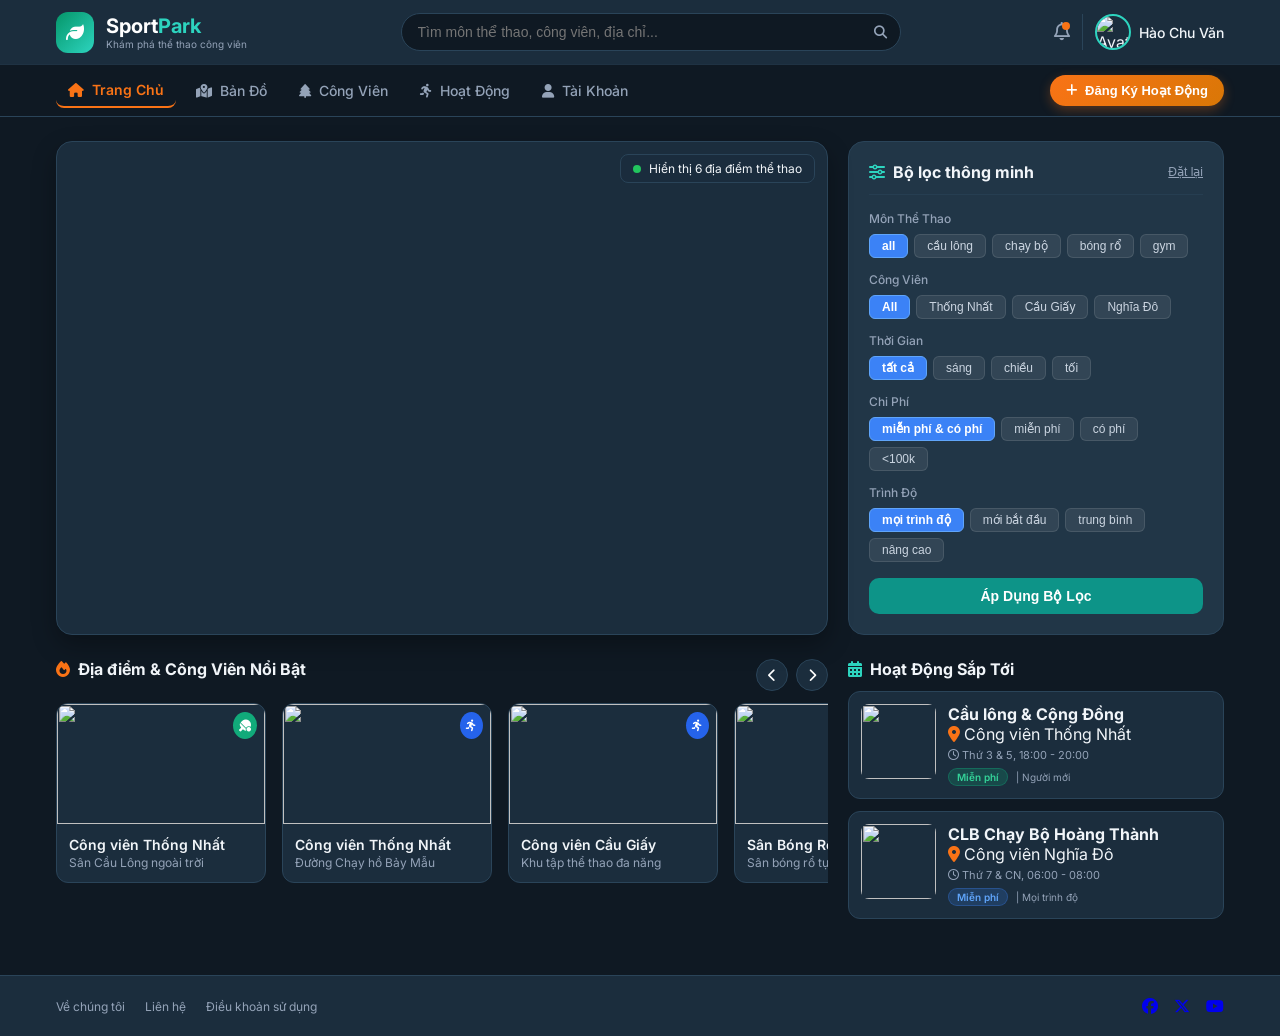
==== src/index.html @ da60d6d8 "add map.html file" ====
<!DOCTYPE html>
<html lang="vi">
<head>
    <meta charset="UTF-8">
    <meta name="viewport" content="width=device-width, initial-scale=1.0">
    <title>SportPark - Khám phá thể thao công viên</title>
    <!-- Leaflet JS & CSS cho Bản đồ -->
    <link rel="stylesheet" href="https://unpkg.com/leaflet@1.9.4/dist/leaflet.css" />
    <script src="https://unpkg.com/leaflet@1.9.4/dist/leaflet.js"></script>
    <!-- FontAwesome Icons -->
    <link rel="stylesheet" href="https://cdnjs.cloudflare.com/ajax/libs/font-awesome/6.4.0/css/all.min.css">
    <!-- Google Fonts Inter -->
    <link href="https://fonts.googleapis.com/css2?family=Inter:wght@300;400;500;600;700&display=swap" rel="stylesheet">
    <!-- CSS -->
     <link rel="stylesheet" href="main.css">
</head>
<body>

    <!-- Header & Menu -->
    <header>
        <div class="container">
            <div class="header-top">
                <div class="logo-box" onclick="resetFilters()">
                    <div class="logo-icon">
                        <i class="fa-solid fa-leaf"></i>
                    </div>
                    <div class="logo-text">
                        <span>Sport<em>Park</em></span>
                        <div class="logo-sub">Khám phá thể thao công viên</div>
                    </div>
                </div>

                <div class="search-box">
                    <input type="text" id="searchInput" onkeyup="handleSearch()" placeholder="Tìm môn thể thao, công viên, địa chỉ...">
                    <button><i class="fa-solid fa-magnifying-glass"></i></button>
                </div>

                <div class="user-profile">
                    <button style="background:none; border:none; color:var(--text-muted); cursor:pointer; font-size: 18px; position:relative;">
                        <i class="fa-regular fa-bell"></i>
                        <span style="position:absolute; top:0; right:0; width:8px; height:8px; background:var(--accent-orange); border-radius:50%;"></span>
                    </button>
                    <a href="account.html" style="display:flex; align-items:center; gap:8px; border-left:1px solid var(--border-color); padding-left:12px; text-decoration:none; color:inherit;">
                        <img src="https://marketplace.canva.com/tXH-Q/MAG7IGtXH-Q/1/tl/canva-MAG7IGtXH-Q.jpg" alt="Avatar" class="avatar">
                        <span style="font-size:14px; font-weight:500;" class="hidden-mobile">Hào Chu Văn</span>
                    </a>
                </div>
            </div>
        </div>

        <div class="sub-nav-bar">
            <div class="container" style="display: flex; justify-content: space-between; align-items: center; width: 100%;">
                <nav class="nav-links">
                    <a href="#" class="active"><i class="fa-solid fa-house"></i> Trang Chủ</a>
                    <a href="map.html"><i class="fa-solid fa-map-location-dot"></i> Bản Đồ</a>
                    <a href="#"><i class="fa-solid fa-tree"></i> Công Viên</a>
                    <a href="activity.html"><i class="fa-solid fa-person-running"></i> Hoạt Động</a>
                    <a href="account.html"><i class="fa-solid fa-user"></i> Tài Khoản</a>
                </nav>
                <button onclick="openRegisterModal()" class="btn-primary">
                    <i class="fa-solid fa-plus"></i> Đăng Ký Hoạt Động
                </button>
            </div>
        </div>
    </header>

    <!-- Main Content -->
    <main class="container">
        
        <!-- Top: Bản đồ + Bộ lọc -->
        <div class="grid-2cols" style="margin-bottom: 24px;">
            <div class="col-8 map-card">
                <div class="map-badge">
                    <span class="dot-pulse"></span>
                    <span id="mapCounter">Hiển thị 6 địa điểm thể thao</span>
                </div>
                <div id="map"></div>
            </div>

            <div class="col-4 filter-panel">
                <div class="filter-header">
                    <h2><i class="fa-solid fa-sliders" style="color:var(--accent-teal);"></i> Bộ lọc thông minh</h2>
                    <button onclick="resetFilters()">Đặt lại</button>
                </div>

                <div style="display:flex; flex-direction:column; gap:14px; overflow-y:auto; max-height:420px; padding-right:4px;">
                    <!-- Môn thể thao -->
                    <div class="filter-group">
                        <label>Môn Thể Thao</label>
                        <div class="filter-buttons" id="sportFilters">
                            <button class="filter-btn active" data-category="sport" data-value="all">all</button>
                            <button class="filter-btn" data-category="sport" data-value="cầu lông">cầu lông</button>
                            <button class="filter-btn" data-category="sport" data-value="chạy bộ">chạy bộ</button>
                            <button class="filter-btn" data-category="sport" data-value="bóng rổ">bóng rổ</button>
                            <button class="filter-btn" data-category="sport" data-value="gym">gym</button>
                        </div>
                    </div>

                    <!-- Công viên -->
                    <div class="filter-group">
                        <label>Công Viên</label>
                        <div class="filter-buttons" id="parkFilters">
                            <button class="filter-btn active" data-category="park" data-value="all">All</button>
                            <button class="filter-btn" data-category="park" data-value="Thống Nhất">Thống Nhất</button>
                            <button class="filter-btn" data-category="park" data-value="Cầu Giấy">Cầu Giấy</button>
                            <button class="filter-btn" data-category="park" data-value="Nghĩa Đô">Nghĩa Đô</button>
                        </div>
                    </div>

                    <!-- Thời gian -->
                    <div class="filter-group">
                        <label>Thời Gian</label>
                        <div class="filter-buttons" id="timeFilters">
                            <button class="filter-btn active" data-category="time" data-value="all">tất cả</button>
                            <button class="filter-btn" data-category="time" data-value="sáng">sáng</button>
                            <button class="filter-btn" data-category="time" data-value="chiều">chiều</button>
                            <button class="filter-btn" data-category="time" data-value="tối">tối</button>
                        </div>
                    </div>

                    <!-- Chi phí -->
                    <div class="filter-group">
                        <label>Chi Phí</label>
                        <div class="filter-buttons" id="costFilters">
                            <button class="filter-btn active" data-category="cost" data-value="all">miễn phí & có phí</button>
                            <button class="filter-btn" data-category="cost" data-value="miễn phí">miễn phí</button>
                            <button class="filter-btn" data-category="cost" data-value="có phí">có phí</button>
                            <button class="filter-btn" data-category="cost" data-value="<100k">&lt;100k</button>
                        </div>
                    </div>

                    <!-- Trình độ -->
                    <div class="filter-group">
                        <label>Trình Độ</label>
                        <div class="filter-buttons" id="levelFilters">
                            <button class="filter-btn active" data-category="level" data-value="all">mọi trình độ</button>
                            <button class="filter-btn" data-category="level" data-value="mới bắt đầu">mới bắt đầu</button>
                            <button class="filter-btn" data-category="level" data-value="trung bình">trung bình</button>
                            <button class="filter-btn" data-category="level" data-value="nâng cao">nâng cao</button>
                        </div>
                    </div>
                </div>

                <button onclick="applyFilters()" class="btn-apply-filter">Áp Dụng Bộ Lọc</button>
            </div>
        </div>

        <!-- Bottom: Slider các địa điểm nổi bật + Hoạt động -->
        <div class="grid-2cols">
            <div class="col-8">
                <div style="display:flex; justify-content:space-between; align-items:center; margin-bottom:12px;">
                    <h2 class="section-title"><i class="fa-solid fa-fire" style="color:var(--accent-orange);"></i> Địa điểm & Công Viên Nổi Bật</h2>
                    <div style="display:flex; gap:8px;">
                        <button onclick="scrollCarousel(-1)" style="width:32px; height:32px; border-radius:50%; background:var(--bg-card); border:1px solid var(--border-color); color:white; cursor:pointer;"><i class="fa-solid fa-chevron-left"></i></button>
                        <button onclick="scrollCarousel(1)" style="width:32px; height:32px; border-radius:50%; background:var(--bg-card); border:1px solid var(--border-color); color:white; cursor:pointer;"><i class="fa-solid fa-chevron-right"></i></button>
                    </div>
                </div>

                <div class="carousel-container" id="carouselContainer">
                    <div class="carousel-card" onclick="focusPark('Thống Nhất', 'cầu lông')">
                        <div class="carousel-img-box">
                            <img src="https://baomoi-photo-fbcrawler.bmcdn.me/w1200_r3x2/2025_04_18_294_52008334/3cca165f4c11a54ffc00.jpg">
                            <span class="carousel-badge"><i class="fa-solid fa-table-tennis-paddle-ball"></i></span>
                        </div>
                        <div class="carousel-content">
                            <h3>Công viên Thống Nhất</h3>
                            <p>Sân Cầu Lông ngoài trời</p>
                        </div>
                    </div>

                    <div class="carousel-card" onclick="focusPark('Thống Nhất', 'chạy bộ')">
                        <div class="carousel-img-box">
                            <img src="https://baomoi-photo-fbcrawler.bmcdn.me/w1200_r3x2/2025_04_18_294_52008334/3cca165f4c11a54ffc00.jpg">
                            <span class="carousel-badge" style="background:#2563eb;"><i class="fa-solid fa-person-running"></i></span>
                        </div>
                        <div class="carousel-content">
                            <h3>Công viên Thống Nhất</h3>
                            <p>Đường Chạy hồ Bảy Mẫu</p>
                        </div>
                    </div>

                    <div class="carousel-card" onclick="focusPark('Cầu Giấy', 'chạy bộ')">
                        <div class="carousel-img-box">
                            <img src="https://cdn-images.vtv.vn/thumb_w/730/66349b6076cb4dee98746cf1/2025/11/02/z7143901566081-45254a2e5361b66613c51d0c05c82022-46954429118544025859239-16207647683828488864725.jpg">
                            <span class="carousel-badge" style="background:#2563eb;"><i class="fa-solid fa-person-running"></i></span>
                        </div>
                        <div class="carousel-content">
                            <h3>Công viên Cầu Giấy</h3>
                            <p>Khu tập thể thao đa năng</p>
                        </div>
                    </div>

                    <div class="carousel-card" onclick="focusPark('Cầu Giấy', 'bóng rổ')">
                        <div class="carousel-img-box">
                            <img src="https://images.unsplash.com/photo-1519861531473-9200262188bf?auto=format&fit=crop&q=80&w=400">
                            <span class="carousel-badge" style="background:#d97706;"><i class="fa-solid fa-basketball"></i></span>
                        </div>
                        <div class="carousel-content">
                            <h3>Sân Bóng Rổ Cầu Giấy</h3>
                            <p>Sân bóng rổ tự do</p>
                        </div>
                    </div>
                </div>
            </div>

            <div class="col-4">
                <h2 class="section-title"><i class="fa-solid fa-calendar-days" style="color:var(--accent-teal);"></i> Hoạt Động Sắp Tới</h2>
                <div class="activity-list">
                    <div class="activity-card">
                        <img src="https://images.unsplash.com/photo-1626224583764-f87db24ac4ea?auto=format&fit=crop&q=80&w=200" class="activity-img">
                        <div style="display:flex; flex-direction:column; justify-content:space-between; flex:1;">
                            <div>
                                <h4>Cầu lông & Cộng Đồng</h4>
                                <p><i class="fa-solid fa-location-dot" style="color:var(--accent-orange);"></i> Công viên Thống Nhất</p>
                                <div class="activity-meta"><i class="fa-regular fa-clock"></i> Thứ 3 & 5, 18:00 - 20:00</div>
                            </div>
                            <div style="display:flex; align-items:center; gap:8px; margin-top:6px;">
                                <span class="badge-free">Miễn phí</span>
                                <span style="font-size:10px; color:var(--text-muted);">| Người mới</span>
                            </div>
                        </div>
                    </div>

                    <div class="activity-card">
                        <img src="https://images.unsplash.com/photo-1552674605-db6ffd4facb5?auto=format&fit=crop&q=80&w=200" class="activity-img">
                        <div style="display:flex; flex-direction:column; justify-content:space-between; flex:1;">
                            <div>
                                <h4>CLB Chạy Bộ Hoàng Thành</h4>
                                <p><i class="fa-solid fa-location-dot" style="color:var(--accent-orange);"></i> Công viên Nghĩa Đô</p>
                                <div class="activity-meta"><i class="fa-regular fa-clock"></i> Thứ 7 & CN, 06:00 - 08:00</div>
                            </div>
                            <div style="display:flex; align-items:center; gap:8px; margin-top:6px;">
                                <span class="badge-free" style="background:rgba(59,130,246,0.2); color:#60a5fa; border-color:rgba(59,130,246,0.3);">Miễn phí</span>
                                <span style="font-size:10px; color:var(--text-muted);">| Mọi trình độ</span>
                            </div>
                        </div>
                    </div>
                </div>
            </div>
        </div>

    </main>

    <!-- Footer -->
    <footer>
        <div class="container footer-flex">
            <div class="footer-links">
                <a href="#">Về chúng tôi</a>
                <a href="#">Liên hệ</a>
                <a href="#">Điều khoản sử dụng</a>
            </div>
            <div style="display:flex; gap:16px; font-size: 16px;">
                <a href="#"><i class="fa-brands fa-facebook"></i></a>
                <a href="#"><i class="fa-brands fa-x-twitter"></i></a>
                <a href="#"><i class="fa-brands fa-youtube"></i></a>
            </div>
        </div>
    </footer>

    <!-- Modal Đăng Ký Hoạt Động -->
    <div id="registerModal" class="modal-overlay hidden">
        <div class="modal-box">
            <div class="modal-header">
                <h3><i class="fa-solid fa-pen-to-square" style="color:var(--accent-orange);"></i> Đăng Ký Hoạt Động Mới</h3>
                <button onclick="closeRegisterModal()"><i class="fa-solid fa-xmark"></i></button>
            </div>
            
            <div class="form-group">
                <label>Tên hoạt động / Tên nhóm</label>
                <input type="text" placeholder="Ví dụ: Giao lưu cầu lông chiều T3" class="form-control">
            </div>

            <div class="form-group">
                <label>Công viên chọn</label>
                <select class="form-control">
                    <option>Công viên Thống Nhất</option>
                    <option>Công viên Cầu Giấy</option>
                    <option>Công viên Nghĩa Đô</option>
                    <option>Công viên Bách Thảo</option>
                </select>
            </div>

            <div style="display:grid; grid-template-columns: 1fr 1fr; gap:8px;">
                <div class="form-group">
                    <label>Môn thể thao</label>
                    <select class="form-control">
                        <option>Cầu Lông</option>
                        <option>Chạy Bộ</option>
                        <option>Bóng Rổ</option>
                        <option>Gym / Calisthenics</option>
                    </select>
                </div>
                <div class="form-group">
                    <label>Chi phí</label>
                    <input type="text" placeholder="Miễn phí hoặc số tiền" class="form-control">
                </div>
            </div>

            <div style="display:flex; justify-content:flex-end; gap:8px; margin-top:8px;">
                <button onclick="closeRegisterModal()" style="background:#334155; color:white; border:none; padding:8px 16px; border-radius:8px; cursor:pointer; font-size:12px; font-weight:600;">Hủy</button>
                <button onclick="submitRegister()" style="background:var(--accent-orange); color:white; border:none; padding:8px 16px; border-radius:8px; cursor:pointer; font-size:12px; font-weight:600;">Đăng Ký</button>
            </div>
        </div>
    </div>

    <!-- Toast thông báo -->
    <div id="toast">
        <i class="fa-solid fa-circle-check" style="font-size: 16px;"></i>
        <span id="toastMsg">Thao tác thành công!</span>
    </div>
</body>
</html>
---- src/main.css ----
/* === CSS THUẦN (CUSTOM CSS) TỐI ƯU, DỄ ĐỌC === */
:root {
    --bg-main: #0f1923;
    --bg-card: #1b2d3d;
    --bg-panel: #213647;
    --border-color: #2a4459;
    --text-main: #f1f5f9;
    --text-muted: #94a3b8;
    --accent-orange: #f97316;
    --accent-orange-hover: #ea580c;
    --accent-teal: #2dd4bf;
    --accent-blue: #3b82f6;
}

* {
    box-sizing: border-box;
    margin: 0;
    padding: 0;
}

body {
    font-family: 'Inter', sans-serif;
    background-color: var(--bg-main);
    color: var(--text-main);
    min-height: 100vh;
    display: flex;
    flex-direction: column;
    justify-content: space-between;
}

/* Thanh cuộn tùy chỉnh */
::-webkit-scrollbar {
    width: 6px;
    height: 6px;
}
::-webkit-scrollbar-track {
    background: #14222e;
}
::-webkit-scrollbar-thumb {
    background: var(--border-color);
    border-radius: 4px;
}
::-webkit-scrollbar-thumb:hover {
    background: var(--accent-blue);
}

/* Header & Navigation */
header {
    background-color: var(--bg-card);
    border-bottom: 1px solid var(--border-color);
    position: sticky;
    top: 0;
    z-index: 1000;
}

.container {
    max-width: 1200px;
    margin: 0 auto;
    padding: 0 16px;
}

.header-top {
    display: flex;
    align-items: center;
    justify-content: space-between;
    height: 64px;
    gap: 16px;
}

.logo-box {
    display: flex;
    align-items: center;
    gap: 12px;
    cursor: pointer;
}

.logo-icon {
    background: linear-gradient(135deg, #059669, var(--accent-teal));
    padding: 10px;
    border-radius: 12px;
    color: white;
    font-size: 18px;
}

.logo-text span {
    font-weight: 700;
    font-size: 20px;
    color: white;
}
.logo-text span em {
    color: var(--accent-teal);
    font-style: normal;
}
.logo-sub {
    font-size: 10px;
    color: var(--text-muted);
}

/* Ô tìm kiếm */
.search-box {
    flex: 1;
    max-width: 500px;
    position: relative;
}

.search-box input {
    width: 100%;
    background-color: var(--bg-main);
    color: var(--text-main);
    border: 1px solid var(--border-color);
    border-radius: 9999px;
    padding: 10px 40px 10px 16px;
    font-size: 14px;
    outline: none;
    transition: border-color 0.2s;
}

.search-box input:focus {
    border-color: var(--accent-orange);
}

.search-box button {
    position: absolute;
    right: 14px;
    top: 50%;
    transform: translateY(-50%);
    background: none;
    border: none;
    color: var(--text-muted);
    cursor: pointer;
}
/* ô profile, thông báo */
.user-profile {
    display: flex;
    align-items: center;
    gap: 12px;
}

.avatar {
    width: 36px;
    height: 36px;
    border-radius: 50%;
    object-fit: cover;
    border: 2px solid var(--accent-teal);
}

/* Sub Navigation Menu */
.sub-nav-bar {
    background-color: var(--bg-main);
    border-top: 1px solid rgba(42, 68, 89, 0.6);
    display: flex;
    align-items: center;
    justify-content: space-between;
    overflow-x: auto;
}

.nav-links {
    display: flex;
    gap: 8px;
    padding: 8px 0;
    white-space: nowrap;
}

.nav-links a {
    padding: 8px 12px;
    border-radius: 8px;
    color: var(--text-muted);
    text-decoration: none;
    font-size: 14px;
    font-weight: 500;
    display: flex;
    align-items: center;
    gap: 8px;
    transition: background 0.2s, color 0.2s;
}

.nav-links a:hover {
    background-color: var(--bg-panel);
    color: white;
}

.nav-links a.active {
    color: var(--accent-orange);
    border-bottom: 2px solid var(--accent-orange);
    font-weight: 600;
}

.btn-primary {
    background: linear-gradient(135deg, #f97316, #d97706);
    color: white;
    border: none;
    padding: 8px 16px;
    border-radius: 9999px;
    font-weight: 700;
    font-size: 13px;
    cursor: pointer;
    display: flex;
    align-items: center;
    gap: 8px;
    box-shadow: 0 4px 12px rgba(249, 115, 22, 0.3);
    transition: opacity 0.2s;
    white-space: nowrap;
}
.btn-primary:hover {
    opacity: 0.9;
}

/* Main Grid Layout */
main.container {
    padding: 24px 16px;
    flex: 1;
    width: 100%;
}

.grid-2cols {
    display: grid;
    grid-template-columns: 1fr;
    gap: 20px;
}
@media (min-width: 1024px) {
    .grid-2cols {
        grid-template-columns: repeat(12, 1fr);
    }
    .col-8 { grid-column: span 8 / span 8; }
    .col-4 { grid-column: span 4 / span 4; }
}

/* Map Box */
.map-card {
    background-color: var(--bg-card);
    border-radius: 16px;
    border: 1px solid var(--border-color);
    overflow: hidden;
    box-shadow: 0 10px 25px rgba(0,0,0,0.3);
    display: flex;
    flex-direction: column;
    min-height: 450px;
    position: relative;
}

#map {
    width: 100%;
    height: 100%;
    flex: 1;
    z-index: 10;
}

.map-badge {
    position: absolute;
    top: 12px;
    right: 12px;
    z-index: 1000;
    background: rgba(27, 45, 61, 0.9);
    backdrop-filter: blur(4px);
    padding: 6px 12px;
    border-radius: 8px;
    border: 1px solid var(--border-color);
    font-size: 12px;
    display: flex;
    align-items: center;
    gap: 8px;
}

.dot-pulse {
    width: 8px;
    height: 8px;
    background-color: #22c55e;
    border-radius: 50%;
    animation: pulse 1.5s infinite;
}
@keyframes pulse {
    0% { transform: scale(0.95); box-shadow: 0 0 0 0 rgba(34, 197, 94, 0.7); }
    70% { transform: scale(1); box-shadow: 0 0 0 6px rgba(34, 197, 94, 0); }
    100% { transform: scale(0.95); box-shadow: 0 0 0 0 rgba(34, 197, 94, 0); }
}

/* Sidebar Filter Panel */
.filter-panel {
    background-color: var(--bg-panel);
    border-radius: 16px;
    padding: 20px;
    border: 1px solid var(--border-color);
    display: flex;
    flex-direction: column;
    justify-content: space-between;
    gap: 16px;
}

.filter-header {
    display: flex;
    justify-content: space-between;
    align-items: center;
    border-bottom: 1px solid rgba(42, 68, 89, 0.6);
    padding-bottom: 12px;
}
.filter-header h2 {
    font-size: 16px;
    font-weight: 700;
    display: flex;
    gap: 8px;
    align-items: center;
}
.filter-header button {
    background: none;
    border: none;
    font-size: 12px;
    color: var(--text-muted);
    cursor: pointer;
    text-decoration: underline;
}
.filter-header button:hover {
    color: var(--accent-orange);
}

.filter-group label {
    display: block;
    font-size: 12px;
    font-weight: 500;
    color: var(--text-muted);
    margin-bottom: 8px;
}

.filter-buttons {
    display: flex;
    flex-wrap: wrap;
    gap: 6px;
}

.filter-btn {
    background-color: rgba(255, 255, 255, 0.08);
    border: 1px solid rgba(255, 255, 255, 0.1);
    color: #cbd5e1;
    padding: 4px 12px;
    border-radius: 6px;
    font-size: 12px;
    cursor: pointer;
    transition: all 0.2s;
}
.filter-btn:hover {
    background-color: rgba(255, 255, 255, 0.15);
    color: white;
}
.filter-btn.active {
    background-color: var(--accent-blue);
    border-color: #60a5fa;
    color: white;
    font-weight: 600;
}

.btn-apply-filter {
    width: 100%;
    background-color: #0d9488;
    color: white;
    border: none;
    padding: 10px;
    border-radius: 10px;
    font-weight: 600;
    font-size: 14px;
    cursor: pointer;
    transition: background 0.2s;
}
.btn-apply-filter:hover {
    background-color: #0f766e;
}

/* Carousel Section */
.section-title {
    font-size: 16px;
    font-weight: 700;
    display: flex;
    align-items: center;
    gap: 8px;
    margin-bottom: 12px;
}

.carousel-wrapper {
    position: relative;
}

.carousel-container {
    display: flex;
    gap: 16px;
    overflow-x: auto;
    scroll-behavior: smooth;
    padding-bottom: 8px;
}

.carousel-card {
    flex: 0 0 210px;
    background-color: var(--bg-card);
    border: 1px solid var(--border-color);
    border-radius: 12px;
    overflow: hidden;
    cursor: pointer;
    transition: border-color 0.3s;
}
.carousel-card:hover {
    border-color: rgba(45, 212, 191, 0.5);
}

.carousel-img-box {
    height: 120px;
    position: relative;
    overflow: hidden;
}
.carousel-img-box img {
    width: 100%;
    height: 100%;
    object-fit: cover;
    transition: transform 0.5s;
}
.carousel-card:hover .carousel-img-box img {
    transform: scale(1.05);
}

.carousel-badge {
    position: absolute;
    top: 8px;
    right: 8px;
    background: rgba(16, 185, 129, 0.9);
    color: white;
    padding: 6px;
    border-radius: 50%;
    font-size: 12px;
}

.carousel-content {
    padding: 12px;
}
.carousel-content h3 {
    font-size: 14px;
    font-weight: 600;
    white-space: nowrap;
    overflow: hidden;
    text-overflow: ellipsis;
}
.carousel-content p {
    font-size: 12px;
    color: var(--text-muted);
    margin-top: 2px;
}

/* Activity Cards List */
.activity-list {
    display: flex;
    flex-direction: column;
    gap: 12px;
}

.activity-card {
    background-color: var(--bg-card);
    border: 1px solid var(--border-color);
    border-radius: 12px;
    padding: 12px;
    display: flex;
    gap: 12px;
    cursor: pointer;
    transition: border-color 0.2s;
}
.activity-card:hover {
    border-color: #64748b;
}

.activity-img {
    width: 75px;
    height: 75px;
    border-radius: 8px;
    object-fit: cover;
    flex-shrink: 0;
}

.activity-info h4 {
    font-size: 13px;
    font-weight: 700;
    color: white;
}
.activity-info p {
    font-size: 12px;
    color: #cbd5e1;
    margin-top: 2px;
}
.activity-meta {
    font-size: 11px;
    color: var(--text-muted);
    margin-top: 4px;
}
.badge-free {
    background: rgba(16, 185, 129, 0.2);
    color: #34d399;
    border: 1px solid rgba(16, 185, 129, 0.3);
    font-size: 10px;
    padding: 2px 8px;
    border-radius: 9999px;
    font-weight: 600;
}

/* Footer */
footer {
    background-color: var(--bg-card);
    border-top: 1px solid var(--border-color);
    padding: 20px 0;
    font-size: 12px;
    color: var(--text-muted);
    margin-top: 32px;
}
.footer-flex {
    display: flex;
    flex-direction: column;
    align-items: center;
    justify-content: space-between;
    gap: 16px;
}
@media (min-width: 640px) {
    .footer-flex { flex-direction: row; }
}
.footer-links {
    display: flex;
    gap: 20px;
}
.footer-links a {
    color: var(--text-muted);
    text-decoration: none;
    transition: color 0.2s;
}
.footer-links a:hover { color: white; }

/* Modal Popup */
.modal-overlay {
    position: fixed;
    inset: 0;
    background: rgba(0,0,0,0.7);
    backdrop-filter: blur(4px);
    z-index: 2000;
    display: flex;
    align-items: center;
    justify-content: center;
    padding: 16px;
}
.hidden { display: none !important; }

.modal-box {
    background-color: var(--bg-panel);
    border: 1px solid var(--border-color);
    border-radius: 16px;
    padding: 24px;
    max-width: 450px;
    width: 100%;
    box-shadow: 0 20px 25px -5px rgba(0, 0, 0, 0.5);
    display: flex;
    flex-direction: column;
    gap: 16px;
}

.modal-header {
    display: flex;
    justify-content: space-between;
    align-items: center;
    border-bottom: 1px solid var(--border-color);
    padding-bottom: 12px;
}
.modal-header h3 {
    font-size: 15px;
    font-weight: 700;
    display: flex;
    gap: 8px;
    align-items: center;
}
.modal-header button {
    background: none;
    border: none;
    color: var(--text-muted);
    font-size: 18px;
    cursor: pointer;
}
.modal-header button:hover { color: white; }

.form-group {
    margin-bottom: 12px;
}
.form-group label {
    display: block;
    font-size: 12px;
    color: #cbd5e1;
    margin-bottom: 4px;
}
.form-control {
    width: 100%;
    background-color: var(--bg-main);
    border: 1px solid var(--border-color);
    border-radius: 8px;
    padding: 10px;
    color: white;
    font-size: 12px;
    outline: none;
}
.form-control:focus {
    border-color: var(--accent-orange);
}

/* Toast thông báo */
#toast {
    position: fixed;
    bottom: 20px;
    right: 20px;
    background-color: #059669;
    color: white;
    padding: 12px 20px;
    border-radius: 12px;
    box-shadow: 0 10px 15px rgba(0,0,0,0.3);
    transform: translateY(100px);
    opacity: 0;
    transition: all 0.3s ease;
    z-index: 3000;
    font-size: 12px;
    font-weight: 600;
    display: flex;
    align-items: center;
    gap: 8px;
}
#toast.show {
    transform: translateY(0);
    opacity: 1;
}

/* Leaflet custom marker */
.custom-div-icon {
    background: transparent;
    border: none;
}
.marker-pin {
    width: 32px;
    height: 32px;
    border-radius: 50% 50% 50% 0;
    position: absolute;
    transform: rotate(-45deg);
    left: 50%;
    top: 50%;
    margin: -20px 0 0 -16px;
    display: flex;
    align-items: center;
    justify-content: center;
    box-shadow: 0 4px 8px rgba(0,0,0,0.3);
}
.marker-pin i {
    transform: rotate(45deg);
    color: white;
    font-size: 14px;
}
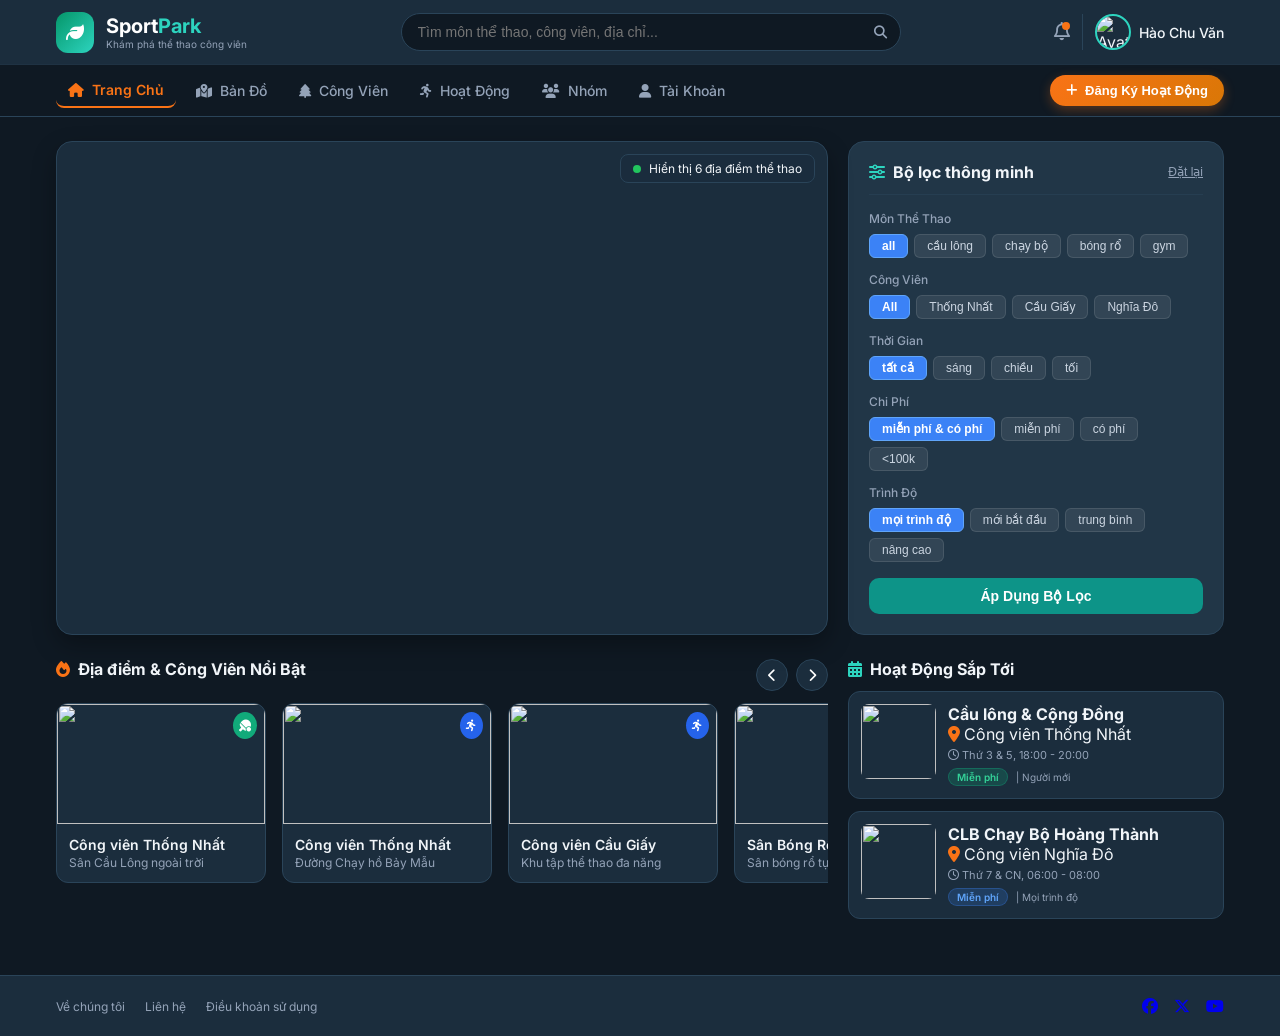
==== commit 05149631: "little changes" ====
--- a/src/index.html
+++ b/src/index.html
@@ -53,8 +53,9 @@
                 <nav class="nav-links">
                     <a href="#" class="active"><i class="fa-solid fa-house"></i> Trang Chủ</a>
                     <a href="map.html"><i class="fa-solid fa-map-location-dot"></i> Bản Đồ</a>
-                    <a href="#"><i class="fa-solid fa-tree"></i> Công Viên</a>
+                    <a href="park.html"><i class="fa-solid fa-tree"></i> Công Viên</a>
                     <a href="activity.html"><i class="fa-solid fa-person-running"></i> Hoạt Động</a>
+                    <a href="group.html"><i class="fa-solid fa-users"></i> Nhóm</a>
                     <a href="account.html"><i class="fa-solid fa-user"></i> Tài Khoản</a>
                 </nav>
                 <button onclick="openRegisterModal()" class="btn-primary">
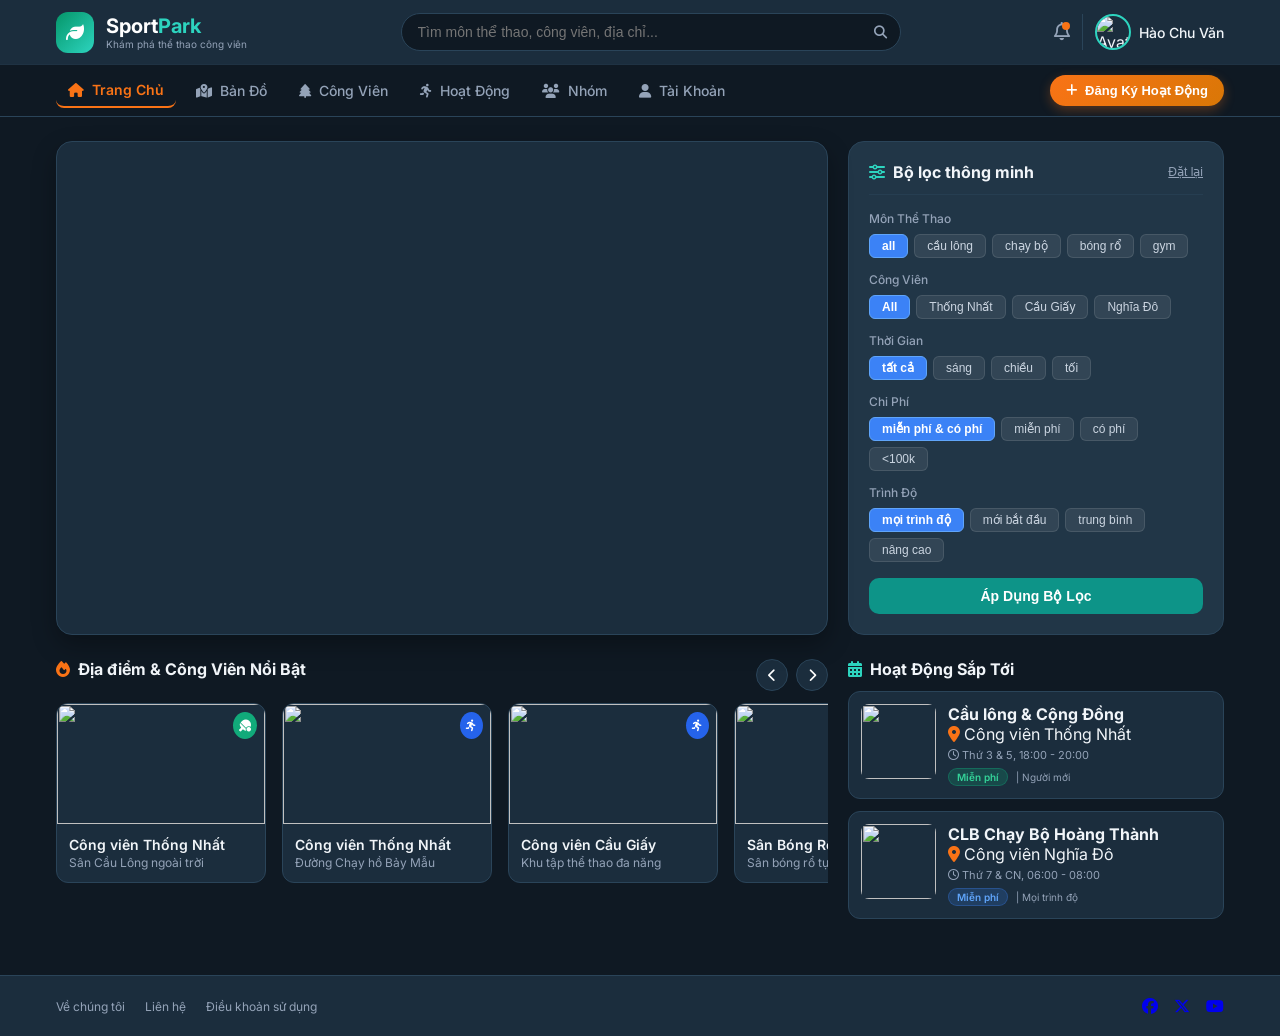
==== commit 91fb857f: "Sửa modal tạo hoạt động" ====
--- a/src/index.html
+++ b/src/index.html
@@ -71,10 +71,6 @@
         <!-- Top: Bản đồ + Bộ lọc -->
         <div class="grid-2cols" style="margin-bottom: 24px;">
             <div class="col-8 map-card">
-                <div class="map-badge">
-                    <span class="dot-pulse"></span>
-                    <span id="mapCounter">Hiển thị 6 địa điểm thể thao</span>
-                </div>
                 <div id="map"></div>
             </div>
 
@@ -262,7 +258,7 @@
     <div id="registerModal" class="modal-overlay hidden">
         <div class="modal-box">
             <div class="modal-header">
-                <h3><i class="fa-solid fa-pen-to-square" style="color:var(--accent-orange);"></i> Đăng Ký Hoạt Động Mới</h3>
+                <h3><i class="fa-solid fa-pen-to-square" style="color:var(--accent-orange);"></i> Tạo hoạt động</h3>
                 <button onclick="closeRegisterModal()"><i class="fa-solid fa-xmark"></i></button>
             </div>
             
@@ -295,6 +291,43 @@
                     <label>Chi phí</label>
                     <input type="text" placeholder="Miễn phí hoặc số tiền" class="form-control">
                 </div>
+
+               <!-- Ngày diễn ra + Cuốn lịch mini (nằm ngoài grid 2 cột để đủ rộng 7 ngày) -->
+                <div class="form-group">
+                    <label>Ngày diễn ra</label>
+                    <div style="display:flex; gap:8px; align-items:center;">
+                        <input type="text" id="regDate" readonly placeholder="Bấm để mở lịch chọn ngày" onclick="toggleMiniCalendar()" class="form-control" style="cursor:pointer;">
+                        <button type="button" onclick="toggleMiniCalendar()" style="background:var(--bg-panel); color:var(--accent-teal); border:1px solid var(--border-color); padding:9px 12px; border-radius:8px; cursor:pointer; font-size:12px; white-space:nowrap;">
+                            <i class="fa-regular fa-calendar-days"></i> Lịch
+                        </button>
+                    </div>
+
+                    <div id="miniCalendar" class="mini-cal hidden">
+                        <div class="mini-cal-header">
+                            <button type="button" onclick="changeMonth(-1)"><i class="fa-solid fa-chevron-left"></i></button>
+                            <span id="calMonthLabel">Tháng 11 / 2026</span>
+                            <button type="button" onclick="changeMonth(1)"><i class="fa-solid fa-chevron-right"></i></button>
+                        </div>
+                        <div class="mini-cal-weekdays">
+                            <span>T2</span><span>T3</span><span>T4</span><span>T5</span><span>T6</span><span>T7</span><span>CN</span>
+                        </div>
+                        <div id="miniCalDays" class="mini-cal-days"></div>
+                    </div>
+                </div>
+          
+                <div class="form-group">
+                    <label>Giới hạn số người tham gia</label>
+                    <input type="number" id="regMaxPeople" min="2" max="200" placeholder="Ví dụ: 12" class="form-control">
+                </div>
+                <div class="form-group">
+                    <label>Trình độ</label>
+                    <select id="regLevel" class="form-control">
+                        <option value="Mọi trình độ">Mọi trình độ</option>
+                        <option value="Mới bắt đầu">Mới bắt đầu</option>
+                        <option value="Trung bình">Trung bình</option>
+                        <option value="Nâng cao">Nâng cao</option>
+                    </select>
+                </div>
             </div>
 
             <div style="display:flex; justify-content:flex-end; gap:8px; margin-top:8px;">
@@ -309,5 +342,84 @@
         <i class="fa-solid fa-circle-check" style="font-size: 16px;"></i>
         <span id="toastMsg">Thao tác thành công!</span>
     </div>
+
+    <script>
+        function openRegisterModal() { document.getElementById('registerModal').classList.remove('hidden'); }
+        function closeRegisterModal() { 
+            document.getElementById('registerModal').classList.add('hidden');
+            document.getElementById('miniCalendar').classList.add('hidden');
+        }
+        function submitRegister() { closeRegisterModal(); showToast("Đăng ký hoạt động thành công!"); }
+        function showToast(message) {
+            const toast = document.getElementById('toast'); 
+            document.getElementById('toastMsg').innerText = message;
+            toast.classList.add('show');
+            setTimeout(() => toast.classList.remove('show'), 3000);
+        }
+        let calCurrentDate = new Date();
+        let selectedDateStr = '';
+
+        function toggleMiniCalendar() {
+            const cal = document.getElementById('miniCalendar');
+            cal.classList.toggle('hidden');
+            if (!cal.classList.contains('hidden')) {
+                renderMiniCalendar();
+            }
+        }
+
+        function changeMonth(step) {
+            calCurrentDate.setMonth(calCurrentDate.getMonth() + step);
+            renderMiniCalendar();
+        }
+
+        function renderMiniCalendar() {
+            const year = calCurrentDate.getFullYear();
+            const month = calCurrentDate.getMonth(); // 0 - 11
+
+            document.getElementById('calMonthLabel').innerText = `Tháng ${month + 1} / ${year}`;
+
+            const daysContainer = document.getElementById('miniCalDays');
+            daysContainer.innerHTML = '';
+
+            // Chuyển Sunday (0) -> 6, Monday (1) -> 0 ... để lịch bắt đầu từ Thứ 2
+            const firstDayOfMonth = new Date(year, month, 1).getDay();
+            const startOffset = (firstDayOfMonth + 6) % 7;
+            const daysInMonth = new Date(year, month + 1, 0).getDate();
+
+            const now = new Date();
+            const todayFormatted = `${String(now.getDate()).padStart(2, '0')}/${String(now.getMonth() + 1).padStart(2, '0')}/${now.getFullYear()}`;
+
+            // Ô trống đầu tháng
+            for (let i = 0; i < startOffset; i++) {
+                const emptyCell = document.createElement('span');
+                emptyCell.className = 'cal-day empty';
+                daysContainer.appendChild(emptyCell);
+            }
+
+            // Các ngày trong tháng
+            for (let day = 1; day <= daysInMonth; day++) {
+                const dayStr = `${String(day).padStart(2, '0')}/${String(month + 1).padStart(2, '0')}/${year}`;
+                const btn = document.createElement('button');
+                btn.type = 'button';
+                btn.className = 'cal-day';
+                btn.innerText = day;
+
+                if (dayStr === todayFormatted) {
+                    btn.classList.add('today');
+                }
+                if (dayStr === selectedDateStr) {
+                    btn.classList.add('selected');
+                }
+
+                btn.onclick = () => {
+                    selectedDateStr = dayStr;
+                    document.getElementById('regDate').value = dayStr;
+                    document.getElementById('miniCalendar').classList.add('hidden');
+                };
+
+                daysContainer.appendChild(btn);
+            }
+        }
+    </script>
 </body>
 </html>
--- a/src/main.css
+++ b/src/main.css
@@ -597,6 +597,89 @@
     border-color: var(--accent-orange);
 }
 
+/* lịch */
+.mini-cal {
+    margin-top: 8px;
+    background-color: var(--bg-main);
+    border: 1px solid var(--border-color);
+    border-radius: 10px;
+    padding: 10px;
+}
+
+.mini-cal-header {
+    display: flex;
+    justify-content: space-between;
+    align-items: center;
+    margin-bottom: 8px;
+    font-size: 12px;
+    font-weight: 600;
+    color: var(--text-main);
+}
+
+.mini-cal-header button {
+    background: var(--bg-card);
+    border: 1px solid var(--border-color);
+    color: var(--text-main);
+    width: 26px;
+    height: 26px;
+    border-radius: 6px;
+    cursor: pointer;
+}
+
+.mini-cal-header button:hover {
+    border-color: var(--accent-teal);
+    color: var(--accent-teal);
+}
+
+.mini-cal-weekdays,
+.mini-cal-days {
+    display: grid;
+    grid-template-columns: repeat(7, 1fr);
+    gap: 4px;
+    text-align: center;
+}
+
+.mini-cal-weekdays span {
+    font-size: 11px;
+    color: var(--text-muted);
+    font-weight: 600;
+    padding-bottom: 4px;
+}
+
+.cal-day {
+    padding: 6px 0;
+    font-size: 12px;
+    border-radius: 6px;
+    cursor: pointer;
+    color: var(--text-main);
+    background: transparent;
+    border: none;
+    transition: background 0.15s, color 0.15s;
+}
+
+.cal-day:hover:not(:disabled) {
+    background: rgba(45, 212, 191, 0.18);
+    color: var(--accent-teal);
+}
+
+.cal-day.today {
+    border: 1px solid var(--accent-teal);
+}
+
+.cal-day.selected {
+    background: var(--accent-orange);
+    color: white;
+    font-weight: 700;
+}
+
+.cal-day.empty {
+    cursor: default;
+}
+
+input[type="time"] {
+    color-scheme: dark;
+}
+
 /* Toast thông báo */
 #toast {
     position: fixed;
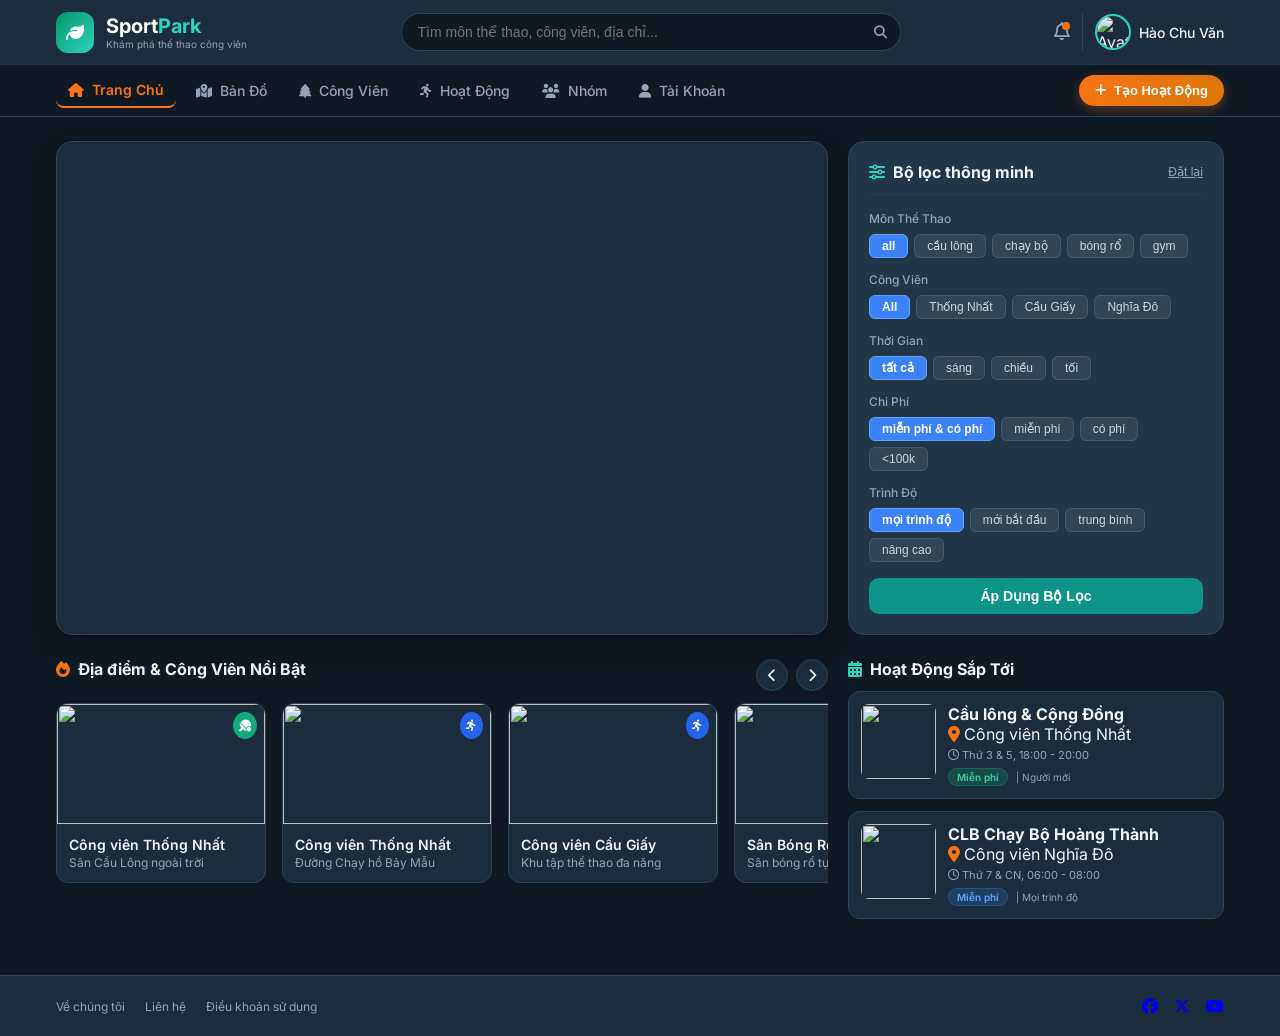
==== commit 8cd050db: "Sửa activity.html" ====
--- a/src/index.html
+++ b/src/index.html
@@ -59,7 +59,7 @@
                     <a href="account.html"><i class="fa-solid fa-user"></i> Tài Khoản</a>
                 </nav>
                 <button onclick="openRegisterModal()" class="btn-primary">
-                    <i class="fa-solid fa-plus"></i> Đăng Ký Hoạt Động
+                    <i class="fa-solid fa-plus"></i> Tạo Hoạt Động
                 </button>
             </div>
         </div>
@@ -67,7 +67,6 @@
 
     <!-- Main Content -->
     <main class="container">
-        
         <!-- Top: Bản đồ + Bộ lọc -->
         <div class="grid-2cols" style="margin-bottom: 24px;">
             <div class="col-8 map-card">
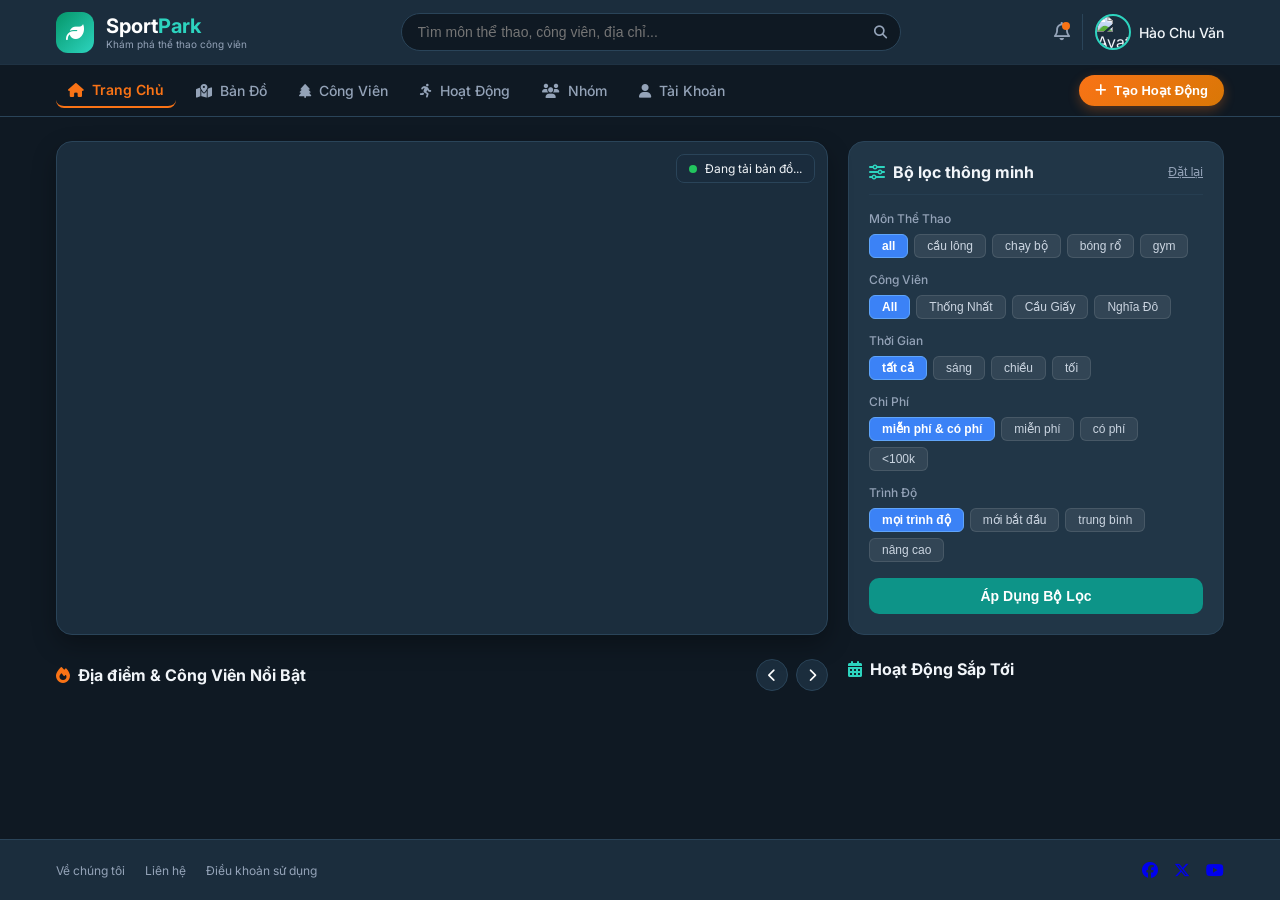
==== commit 79f7452a: "Cấu hình lại kiến trúc dự án và tinh gọn mà nguồn" ====
--- a/src/index.html
+++ b/src/index.html
@@ -4,421 +4,123 @@
     <meta charset="UTF-8">
     <meta name="viewport" content="width=device-width, initial-scale=1.0">
     <title>SportPark - Khám phá thể thao công viên</title>
-    <!-- Leaflet JS & CSS cho Bản đồ -->
-    <link rel="stylesheet" href="https://unpkg.com/leaflet@1.9.4/dist/leaflet.css" />
+    <!-- Thư viện bản đồ Leaflet -->
+    <link rel="stylesheet" href="https://unpkg.com/leaflet@1.9.4/dist/leaflet.css">
     <script src="https://unpkg.com/leaflet@1.9.4/dist/leaflet.js"></script>
-    <!-- FontAwesome Icons -->
+    <!-- Bộ icon FontAwesome -->
     <link rel="stylesheet" href="https://cdnjs.cloudflare.com/ajax/libs/font-awesome/6.4.0/css/all.min.css">
-    <!-- Google Fonts Inter -->
+    <!-- Font chữ Inter -->
     <link href="https://fonts.googleapis.com/css2?family=Inter:wght@300;400;500;600;700&display=swap" rel="stylesheet">
-    <!-- CSS -->
-     <link rel="stylesheet" href="main.css">
+    <!-- File CSS giao diện chung -->
+    <link rel="stylesheet" href="css/main.css">
 </head>
 <body>
 
-    <!-- Header & Menu -->
-    <header>
-        <div class="container">
-            <div class="header-top">
-                <div class="logo-box" onclick="resetFilters()">
-                    <div class="logo-icon">
-                        <i class="fa-solid fa-leaf"></i>
-                    </div>
-                    <div class="logo-text">
-                        <span>Sport<em>Park</em></span>
-                        <div class="logo-sub">Khám phá thể thao công viên</div>
-                    </div>
-                </div>
+    <!-- Khung chứa Header dùng chung (do common.js tạo) -->
+    <div id="shared-header"></div>
 
-                <div class="search-box">
-                    <input type="text" id="searchInput" onkeyup="handleSearch()" placeholder="Tìm môn thể thao, công viên, địa chỉ...">
-                    <button><i class="fa-solid fa-magnifying-glass"></i></button>
-                </div>
-
-                <div class="user-profile">
-                    <button style="background:none; border:none; color:var(--text-muted); cursor:pointer; font-size: 18px; position:relative;">
-                        <i class="fa-regular fa-bell"></i>
-                        <span style="position:absolute; top:0; right:0; width:8px; height:8px; background:var(--accent-orange); border-radius:50%;"></span>
-                    </button>
-                    <a href="account.html" style="display:flex; align-items:center; gap:8px; border-left:1px solid var(--border-color); padding-left:12px; text-decoration:none; color:inherit;">
-                        <img src="https://marketplace.canva.com/tXH-Q/MAG7IGtXH-Q/1/tl/canva-MAG7IGtXH-Q.jpg" alt="Avatar" class="avatar">
-                        <span style="font-size:14px; font-weight:500;" class="hidden-mobile">Hào Chu Văn</span>
-                    </a>
-                </div>
-            </div>
-        </div>
-
-        <div class="sub-nav-bar">
-            <div class="container" style="display: flex; justify-content: space-between; align-items: center; width: 100%;">
-                <nav class="nav-links">
-                    <a href="#" class="active"><i class="fa-solid fa-house"></i> Trang Chủ</a>
-                    <a href="map.html"><i class="fa-solid fa-map-location-dot"></i> Bản Đồ</a>
-                    <a href="park.html"><i class="fa-solid fa-tree"></i> Công Viên</a>
-                    <a href="activity.html"><i class="fa-solid fa-person-running"></i> Hoạt Động</a>
-                    <a href="group.html"><i class="fa-solid fa-users"></i> Nhóm</a>
-                    <a href="account.html"><i class="fa-solid fa-user"></i> Tài Khoản</a>
-                </nav>
-                <button onclick="openRegisterModal()" class="btn-primary">
-                    <i class="fa-solid fa-plus"></i> Tạo Hoạt Động
-                </button>
-            </div>
-        </div>
-    </header>
-
-    <!-- Main Content -->
+    <!-- Nội dung chính Trang chủ -->
     <main class="container">
-        <!-- Top: Bản đồ + Bộ lọc -->
+        <!-- Khu vực trên: Bản đồ bên trái + Bộ lọc thông minh bên phải -->
         <div class="grid-2cols" style="margin-bottom: 24px;">
             <div class="col-8 map-card">
+                <div class="map-badge">
+                    <span class="dot-pulse"></span>
+                    <span id="mapCounter">Đang tải bản đồ...</span>
+                </div>
                 <div id="map"></div>
             </div>
 
             <div class="col-4 filter-panel">
                 <div class="filter-header">
                     <h2><i class="fa-solid fa-sliders" style="color:var(--accent-teal);"></i> Bộ lọc thông minh</h2>
-                    <button onclick="resetFilters()">Đặt lại</button>
+                    <button type="button" onclick="resetHomeFilters()">Đặt lại</button>
                 </div>
 
-                <div style="display:flex; flex-direction:column; gap:14px; overflow-y:auto; max-height:420px; padding-right:4px;">
-                    <!-- Môn thể thao -->
+                <div class="filter-scroll-area">
                     <div class="filter-group">
                         <label>Môn Thể Thao</label>
                         <div class="filter-buttons" id="sportFilters">
-                            <button class="filter-btn active" data-category="sport" data-value="all">all</button>
-                            <button class="filter-btn" data-category="sport" data-value="cầu lông">cầu lông</button>
-                            <button class="filter-btn" data-category="sport" data-value="chạy bộ">chạy bộ</button>
-                            <button class="filter-btn" data-category="sport" data-value="bóng rổ">bóng rổ</button>
-                            <button class="filter-btn" data-category="sport" data-value="gym">gym</button>
+                            <button type="button" class="filter-btn active" data-category="sport" data-value="all">all</button>
+                            <button type="button" class="filter-btn" data-category="sport" data-value="cầu lông">cầu lông</button>
+                            <button type="button" class="filter-btn" data-category="sport" data-value="chạy bộ">chạy bộ</button>
+                            <button type="button" class="filter-btn" data-category="sport" data-value="bóng rổ">bóng rổ</button>
+                            <button type="button" class="filter-btn" data-category="sport" data-value="gym">gym</button>
                         </div>
                     </div>
 
-                    <!-- Công viên -->
                     <div class="filter-group">
                         <label>Công Viên</label>
                         <div class="filter-buttons" id="parkFilters">
-                            <button class="filter-btn active" data-category="park" data-value="all">All</button>
-                            <button class="filter-btn" data-category="park" data-value="Thống Nhất">Thống Nhất</button>
-                            <button class="filter-btn" data-category="park" data-value="Cầu Giấy">Cầu Giấy</button>
-                            <button class="filter-btn" data-category="park" data-value="Nghĩa Đô">Nghĩa Đô</button>
+                            <button type="button" class="filter-btn active" data-category="park" data-value="all">All</button>
+                            <button type="button" class="filter-btn" data-category="park" data-value="Thống Nhất">Thống Nhất</button>
+                            <button type="button" class="filter-btn" data-category="park" data-value="Cầu Giấy">Cầu Giấy</button>
+                            <button type="button" class="filter-btn" data-category="park" data-value="Nghĩa Đô">Nghĩa Đô</button>
                         </div>
                     </div>
 
-                    <!-- Thời gian -->
                     <div class="filter-group">
                         <label>Thời Gian</label>
                         <div class="filter-buttons" id="timeFilters">
-                            <button class="filter-btn active" data-category="time" data-value="all">tất cả</button>
-                            <button class="filter-btn" data-category="time" data-value="sáng">sáng</button>
-                            <button class="filter-btn" data-category="time" data-value="chiều">chiều</button>
-                            <button class="filter-btn" data-category="time" data-value="tối">tối</button>
+                            <button type="button" class="filter-btn active" data-category="time" data-value="all">tất cả</button>
+                            <button type="button" class="filter-btn" data-category="time" data-value="sáng">sáng</button>
+                            <button type="button" class="filter-btn" data-category="time" data-value="chiều">chiều</button>
+                            <button type="button" class="filter-btn" data-category="time" data-value="tối">tối</button>
                         </div>
                     </div>
 
-                    <!-- Chi phí -->
                     <div class="filter-group">
                         <label>Chi Phí</label>
                         <div class="filter-buttons" id="costFilters">
-                            <button class="filter-btn active" data-category="cost" data-value="all">miễn phí & có phí</button>
-                            <button class="filter-btn" data-category="cost" data-value="miễn phí">miễn phí</button>
-                            <button class="filter-btn" data-category="cost" data-value="có phí">có phí</button>
-                            <button class="filter-btn" data-category="cost" data-value="<100k">&lt;100k</button>
+                            <button type="button" class="filter-btn active" data-category="cost" data-value="all">miễn phí &amp; có phí</button>
+                            <button type="button" class="filter-btn" data-category="cost" data-value="miễn phí">miễn phí</button>
+                            <button type="button" class="filter-btn" data-category="cost" data-value="có phí">có phí</button>
+                            <button type="button" class="filter-btn" data-category="cost" data-value="<100k">&lt;100k</button>
                         </div>
                     </div>
 
-                    <!-- Trình độ -->
                     <div class="filter-group">
                         <label>Trình Độ</label>
                         <div class="filter-buttons" id="levelFilters">
-                            <button class="filter-btn active" data-category="level" data-value="all">mọi trình độ</button>
-                            <button class="filter-btn" data-category="level" data-value="mới bắt đầu">mới bắt đầu</button>
-                            <button class="filter-btn" data-category="level" data-value="trung bình">trung bình</button>
-                            <button class="filter-btn" data-category="level" data-value="nâng cao">nâng cao</button>
+                            <button type="button" class="filter-btn active" data-category="level" data-value="all">mọi trình độ</button>
+                            <button type="button" class="filter-btn" data-category="level" data-value="mới bắt đầu">mới bắt đầu</button>
+                            <button type="button" class="filter-btn" data-category="level" data-value="trung bình">trung bình</button>
+                            <button type="button" class="filter-btn" data-category="level" data-value="nâng cao">nâng cao</button>
                         </div>
                     </div>
                 </div>
 
-                <button onclick="applyFilters()" class="btn-apply-filter">Áp Dụng Bộ Lọc</button>
+                <button type="button" onclick="applyHomeFilters()" class="btn-apply-filter">Áp Dụng Bộ Lọc</button>
             </div>
         </div>
 
-        <!-- Bottom: Slider các địa điểm nổi bật + Hoạt động -->
+        <!-- Khu vực dưới: Hàng thẻ công viên nổi bật + Danh sách hoạt động sắp tới -->
         <div class="grid-2cols">
             <div class="col-8">
-                <div style="display:flex; justify-content:space-between; align-items:center; margin-bottom:12px;">
-                    <h2 class="section-title"><i class="fa-solid fa-fire" style="color:var(--accent-orange);"></i> Địa điểm & Công Viên Nổi Bật</h2>
-                    <div style="display:flex; gap:8px;">
-                        <button onclick="scrollCarousel(-1)" style="width:32px; height:32px; border-radius:50%; background:var(--bg-card); border:1px solid var(--border-color); color:white; cursor:pointer;"><i class="fa-solid fa-chevron-left"></i></button>
-                        <button onclick="scrollCarousel(1)" style="width:32px; height:32px; border-radius:50%; background:var(--bg-card); border:1px solid var(--border-color); color:white; cursor:pointer;"><i class="fa-solid fa-chevron-right"></i></button>
+                <div class="section-header-row">
+                    <h2 class="section-title"><i class="fa-solid fa-fire" style="color:var(--accent-orange);"></i> Địa điểm &amp; Công Viên Nổi Bật</h2>
+                    <div class="carousel-controls">
+                        <button type="button" onclick="scrollCarousel(-1)" class="carousel-arrow-btn"><i class="fa-solid fa-chevron-left"></i></button>
+                        <button type="button" onclick="scrollCarousel(1)" class="carousel-arrow-btn"><i class="fa-solid fa-chevron-right"></i></button>
                     </div>
                 </div>
-
-                <div class="carousel-container" id="carouselContainer">
-                    <div class="carousel-card" onclick="focusPark('Thống Nhất', 'cầu lông')">
-                        <div class="carousel-img-box">
-                            <img src="https://baomoi-photo-fbcrawler.bmcdn.me/w1200_r3x2/2025_04_18_294_52008334/3cca165f4c11a54ffc00.jpg">
-                            <span class="carousel-badge"><i class="fa-solid fa-table-tennis-paddle-ball"></i></span>
-                        </div>
-                        <div class="carousel-content">
-                            <h3>Công viên Thống Nhất</h3>
-                            <p>Sân Cầu Lông ngoài trời</p>
-                        </div>
-                    </div>
-
-                    <div class="carousel-card" onclick="focusPark('Thống Nhất', 'chạy bộ')">
-                        <div class="carousel-img-box">
-                            <img src="https://baomoi-photo-fbcrawler.bmcdn.me/w1200_r3x2/2025_04_18_294_52008334/3cca165f4c11a54ffc00.jpg">
-                            <span class="carousel-badge" style="background:#2563eb;"><i class="fa-solid fa-person-running"></i></span>
-                        </div>
-                        <div class="carousel-content">
-                            <h3>Công viên Thống Nhất</h3>
-                            <p>Đường Chạy hồ Bảy Mẫu</p>
-                        </div>
-                    </div>
-
-                    <div class="carousel-card" onclick="focusPark('Cầu Giấy', 'chạy bộ')">
-                        <div class="carousel-img-box">
-                            <img src="https://cdn-images.vtv.vn/thumb_w/730/66349b6076cb4dee98746cf1/2025/11/02/z7143901566081-45254a2e5361b66613c51d0c05c82022-46954429118544025859239-16207647683828488864725.jpg">
-                            <span class="carousel-badge" style="background:#2563eb;"><i class="fa-solid fa-person-running"></i></span>
-                        </div>
-                        <div class="carousel-content">
-                            <h3>Công viên Cầu Giấy</h3>
-                            <p>Khu tập thể thao đa năng</p>
-                        </div>
-                    </div>
-
-                    <div class="carousel-card" onclick="focusPark('Cầu Giấy', 'bóng rổ')">
-                        <div class="carousel-img-box">
-                            <img src="https://images.unsplash.com/photo-1519861531473-9200262188bf?auto=format&fit=crop&q=80&w=400">
-                            <span class="carousel-badge" style="background:#d97706;"><i class="fa-solid fa-basketball"></i></span>
-                        </div>
-                        <div class="carousel-content">
-                            <h3>Sân Bóng Rổ Cầu Giấy</h3>
-                            <p>Sân bóng rổ tự do</p>
-                        </div>
-                    </div>
-                </div>
+                <div class="carousel-container" id="carouselContainer"></div>
             </div>
 
             <div class="col-4">
                 <h2 class="section-title"><i class="fa-solid fa-calendar-days" style="color:var(--accent-teal);"></i> Hoạt Động Sắp Tới</h2>
-                <div class="activity-list">
-                    <div class="activity-card">
-                        <img src="https://images.unsplash.com/photo-1626224583764-f87db24ac4ea?auto=format&fit=crop&q=80&w=200" class="activity-img">
-                        <div style="display:flex; flex-direction:column; justify-content:space-between; flex:1;">
-                            <div>
-                                <h4>Cầu lông & Cộng Đồng</h4>
-                                <p><i class="fa-solid fa-location-dot" style="color:var(--accent-orange);"></i> Công viên Thống Nhất</p>
-                                <div class="activity-meta"><i class="fa-regular fa-clock"></i> Thứ 3 & 5, 18:00 - 20:00</div>
-                            </div>
-                            <div style="display:flex; align-items:center; gap:8px; margin-top:6px;">
-                                <span class="badge-free">Miễn phí</span>
-                                <span style="font-size:10px; color:var(--text-muted);">| Người mới</span>
-                            </div>
-                        </div>
-                    </div>
-
-                    <div class="activity-card">
-                        <img src="https://images.unsplash.com/photo-1552674605-db6ffd4facb5?auto=format&fit=crop&q=80&w=200" class="activity-img">
-                        <div style="display:flex; flex-direction:column; justify-content:space-between; flex:1;">
-                            <div>
-                                <h4>CLB Chạy Bộ Hoàng Thành</h4>
-                                <p><i class="fa-solid fa-location-dot" style="color:var(--accent-orange);"></i> Công viên Nghĩa Đô</p>
-                                <div class="activity-meta"><i class="fa-regular fa-clock"></i> Thứ 7 & CN, 06:00 - 08:00</div>
-                            </div>
-                            <div style="display:flex; align-items:center; gap:8px; margin-top:6px;">
-                                <span class="badge-free" style="background:rgba(59,130,246,0.2); color:#60a5fa; border-color:rgba(59,130,246,0.3);">Miễn phí</span>
-                                <span style="font-size:10px; color:var(--text-muted);">| Mọi trình độ</span>
-                            </div>
-                        </div>
-                    </div>
-                </div>
+                <div class="activity-list" id="upcomingActivities"></div>
             </div>
         </div>
-
     </main>
 
-    <!-- Footer -->
-    <footer>
-        <div class="container footer-flex">
-            <div class="footer-links">
-                <a href="#">Về chúng tôi</a>
-                <a href="#">Liên hệ</a>
-                <a href="#">Điều khoản sử dụng</a>
-            </div>
-            <div style="display:flex; gap:16px; font-size: 16px;">
-                <a href="#"><i class="fa-brands fa-facebook"></i></a>
-                <a href="#"><i class="fa-brands fa-x-twitter"></i></a>
-                <a href="#"><i class="fa-brands fa-youtube"></i></a>
-            </div>
-        </div>
-    </footer>
+    <!-- Khung chứa Footer, Modal và Toast dùng chung -->
+    <div id="shared-footer"></div>
+    <div id="shared-modals"></div>
 
-    <!-- Modal Đăng Ký Hoạt Động -->
-    <div id="registerModal" class="modal-overlay hidden">
-        <div class="modal-box">
-            <div class="modal-header">
-                <h3><i class="fa-solid fa-pen-to-square" style="color:var(--accent-orange);"></i> Tạo hoạt động</h3>
-                <button onclick="closeRegisterModal()"><i class="fa-solid fa-xmark"></i></button>
-            </div>
-            
-            <div class="form-group">
-                <label>Tên hoạt động / Tên nhóm</label>
-                <input type="text" placeholder="Ví dụ: Giao lưu cầu lông chiều T3" class="form-control">
-            </div>
-
-            <div class="form-group">
-                <label>Công viên chọn</label>
-                <select class="form-control">
-                    <option>Công viên Thống Nhất</option>
-                    <option>Công viên Cầu Giấy</option>
-                    <option>Công viên Nghĩa Đô</option>
-                    <option>Công viên Bách Thảo</option>
-                </select>
-            </div>
-
-            <div style="display:grid; grid-template-columns: 1fr 1fr; gap:8px;">
-                <div class="form-group">
-                    <label>Môn thể thao</label>
-                    <select class="form-control">
-                        <option>Cầu Lông</option>
-                        <option>Chạy Bộ</option>
-                        <option>Bóng Rổ</option>
-                        <option>Gym / Calisthenics</option>
-                    </select>
-                </div>
-                <div class="form-group">
-                    <label>Chi phí</label>
-                    <input type="text" placeholder="Miễn phí hoặc số tiền" class="form-control">
-                </div>
-
-               <!-- Ngày diễn ra + Cuốn lịch mini (nằm ngoài grid 2 cột để đủ rộng 7 ngày) -->
-                <div class="form-group">
-                    <label>Ngày diễn ra</label>
-                    <div style="display:flex; gap:8px; align-items:center;">
-                        <input type="text" id="regDate" readonly placeholder="Bấm để mở lịch chọn ngày" onclick="toggleMiniCalendar()" class="form-control" style="cursor:pointer;">
-                        <button type="button" onclick="toggleMiniCalendar()" style="background:var(--bg-panel); color:var(--accent-teal); border:1px solid var(--border-color); padding:9px 12px; border-radius:8px; cursor:pointer; font-size:12px; white-space:nowrap;">
-                            <i class="fa-regular fa-calendar-days"></i> Lịch
-                        </button>
-                    </div>
-
-                    <div id="miniCalendar" class="mini-cal hidden">
-                        <div class="mini-cal-header">
-                            <button type="button" onclick="changeMonth(-1)"><i class="fa-solid fa-chevron-left"></i></button>
-                            <span id="calMonthLabel">Tháng 11 / 2026</span>
-                            <button type="button" onclick="changeMonth(1)"><i class="fa-solid fa-chevron-right"></i></button>
-                        </div>
-                        <div class="mini-cal-weekdays">
-                            <span>T2</span><span>T3</span><span>T4</span><span>T5</span><span>T6</span><span>T7</span><span>CN</span>
-                        </div>
-                        <div id="miniCalDays" class="mini-cal-days"></div>
-                    </div>
-                </div>
-          
-                <div class="form-group">
-                    <label>Giới hạn số người tham gia</label>
-                    <input type="number" id="regMaxPeople" min="2" max="200" placeholder="Ví dụ: 12" class="form-control">
-                </div>
-                <div class="form-group">
-                    <label>Trình độ</label>
-                    <select id="regLevel" class="form-control">
-                        <option value="Mọi trình độ">Mọi trình độ</option>
-                        <option value="Mới bắt đầu">Mới bắt đầu</option>
-                        <option value="Trung bình">Trung bình</option>
-                        <option value="Nâng cao">Nâng cao</option>
-                    </select>
-                </div>
-            </div>
-
-            <div style="display:flex; justify-content:flex-end; gap:8px; margin-top:8px;">
-                <button onclick="closeRegisterModal()" style="background:#334155; color:white; border:none; padding:8px 16px; border-radius:8px; cursor:pointer; font-size:12px; font-weight:600;">Hủy</button>
-                <button onclick="submitRegister()" style="background:var(--accent-orange); color:white; border:none; padding:8px 16px; border-radius:8px; cursor:pointer; font-size:12px; font-weight:600;">Đăng Ký</button>
-            </div>
-        </div>
-    </div>
-
-    <!-- Toast thông báo -->
-    <div id="toast">
-        <i class="fa-solid fa-circle-check" style="font-size: 16px;"></i>
-        <span id="toastMsg">Thao tác thành công!</span>
-    </div>
-
-    <script>
-        function openRegisterModal() { document.getElementById('registerModal').classList.remove('hidden'); }
-        function closeRegisterModal() { 
-            document.getElementById('registerModal').classList.add('hidden');
-            document.getElementById('miniCalendar').classList.add('hidden');
-        }
-        function submitRegister() { closeRegisterModal(); showToast("Đăng ký hoạt động thành công!"); }
-        function showToast(message) {
-            const toast = document.getElementById('toast'); 
-            document.getElementById('toastMsg').innerText = message;
-            toast.classList.add('show');
-            setTimeout(() => toast.classList.remove('show'), 3000);
-        }
-        let calCurrentDate = new Date();
-        let selectedDateStr = '';
-
-        function toggleMiniCalendar() {
-            const cal = document.getElementById('miniCalendar');
-            cal.classList.toggle('hidden');
-            if (!cal.classList.contains('hidden')) {
-                renderMiniCalendar();
-            }
-        }
-
-        function changeMonth(step) {
-            calCurrentDate.setMonth(calCurrentDate.getMonth() + step);
-            renderMiniCalendar();
-        }
-
-        function renderMiniCalendar() {
-            const year = calCurrentDate.getFullYear();
-            const month = calCurrentDate.getMonth(); // 0 - 11
-
-            document.getElementById('calMonthLabel').innerText = `Tháng ${month + 1} / ${year}`;
-
-            const daysContainer = document.getElementById('miniCalDays');
-            daysContainer.innerHTML = '';
-
-            // Chuyển Sunday (0) -> 6, Monday (1) -> 0 ... để lịch bắt đầu từ Thứ 2
-            const firstDayOfMonth = new Date(year, month, 1).getDay();
-            const startOffset = (firstDayOfMonth + 6) % 7;
-            const daysInMonth = new Date(year, month + 1, 0).getDate();
-
-            const now = new Date();
-            const todayFormatted = `${String(now.getDate()).padStart(2, '0')}/${String(now.getMonth() + 1).padStart(2, '0')}/${now.getFullYear()}`;
-
-            // Ô trống đầu tháng
-            for (let i = 0; i < startOffset; i++) {
-                const emptyCell = document.createElement('span');
-                emptyCell.className = 'cal-day empty';
-                daysContainer.appendChild(emptyCell);
-            }
-
-            // Các ngày trong tháng
-            for (let day = 1; day <= daysInMonth; day++) {
-                const dayStr = `${String(day).padStart(2, '0')}/${String(month + 1).padStart(2, '0')}/${year}`;
-                const btn = document.createElement('button');
-                btn.type = 'button';
-                btn.className = 'cal-day';
-                btn.innerText = day;
-
-                if (dayStr === todayFormatted) {
-                    btn.classList.add('today');
-                }
-                if (dayStr === selectedDateStr) {
-                    btn.classList.add('selected');
-                }
-
-                btn.onclick = () => {
-                    selectedDateStr = dayStr;
-                    document.getElementById('regDate').value = dayStr;
-                    document.getElementById('miniCalendar').classList.add('hidden');
-                };
-
-                daysContainer.appendChild(btn);
-            }
-        }
-    </script>
+    <!-- Các file JavaScript -->
+    <script src="js/data.js"></script>
+    <script src="js/common.js"></script>
+    <script src="js/home.js"></script>
 </body>
 </html>
--- a/src/css/main.css
+++ b/src/css/main.css
@@ -0,0 +1,1255 @@
+/* ==========================================================================
+   BIẾN MÀU SẮC VÀ GIAO DIỆN CHUNG (GIỮ NGUYÊN BẢNG MÀU SPORTPARK CŨ)
+   ========================================================================== */
+:root {
+    --bg-main: #0f1923;           /* Màu nền chính tối sâu */
+    --bg-card: #1b2d3d;           /* Màu nền thẻ card */
+    --bg-panel: #213647;          /* Màu nền khung bảng/bộ lọc */
+    --border-color: #2a4459;      /* Màu viền khung */
+    --text-main: #f1f5f9;         /* Màu chữ chính sáng rõ */
+    --text-muted: #94a3b8;        /* Màu chữ phụ/mô tả mờ */
+    --accent-orange: #f97316;     /* Màu cam nhấn (nút chính, icon vị trí) */
+    --accent-orange-hover: #ea580c;
+    --accent-teal: #2dd4bf;       /* Màu xanh ngọc nhấn */
+    --accent-blue: #3b82f6;       /* Màu xanh dương khi nút lọc đang chọn */
+}
+
+/* Reset mặc định để các trình duyệt hiển thị giống nhau */
+* {
+    box-sizing: border-box;
+    margin: 0;
+    padding: 0;
+}
+
+body {
+    font-family: 'Inter', sans-serif;
+    background-color: var(--bg-main);
+    color: var(--text-main);
+    min-height: 100vh;
+    display: flex;
+    flex-direction: column;
+    justify-content: space-between;
+}
+
+/* Tùy chỉnh thanh cuộn cho đồng bộ giao diện tối */
+::-webkit-scrollbar {
+    width: 6px;
+    height: 6px;
+}
+
+::-webkit-scrollbar-track {
+    background: #14222e;
+}
+
+::-webkit-scrollbar-thumb {
+    background: var(--border-color);
+    border-radius: 4px;
+}
+
+::-webkit-scrollbar-thumb:hover {
+    background: var(--accent-blue);
+}
+
+/* Khung giới hạn chiều rộng nội dung ở giữa trang */
+.container {
+    max-width: 1200px;
+    margin: 0 auto;
+    padding: 0 16px;
+}
+
+/* ==========================================================================
+   HEADER VÀ THANH ĐIỀU HƯỚNG (DÙNG CHUNG CHO TẤT CẢ CÁC TRANG)
+   ========================================================================== */
+header {
+    background-color: var(--bg-card);
+    border-bottom: 1px solid var(--border-color);
+    position: sticky;
+    top: 0;
+    z-index: 1000;
+}
+
+.header-top {
+    display: flex;
+    align-items: center;
+    justify-content: space-between;
+    height: 64px;
+    gap: 16px;
+}
+
+.logo-box {
+    display: flex;
+    align-items: center;
+    gap: 12px;
+    cursor: pointer;
+}
+
+.logo-icon {
+    background: linear-gradient(135deg, #059669, var(--accent-teal));
+    padding: 10px;
+    border-radius: 12px;
+    color: white;
+    font-size: 18px;
+}
+
+.logo-text span {
+    font-weight: 700;
+    font-size: 20px;
+    color: white;
+}
+
+.logo-text span em {
+    color: var(--accent-teal);
+    font-style: normal;
+}
+
+.logo-sub {
+    font-size: 10px;
+    color: var(--text-muted);
+}
+
+/* Ô tìm kiếm trên header */
+.search-box {
+    flex: 1;
+    max-width: 500px;
+    position: relative;
+}
+
+.search-box input {
+    width: 100%;
+    background-color: var(--bg-main);
+    color: var(--text-main);
+    border: 1px solid var(--border-color);
+    border-radius: 9999px;
+    padding: 10px 40px 10px 16px;
+    font-size: 14px;
+    outline: none;
+    transition: border-color 0.2s;
+}
+
+.search-box input:focus {
+    border-color: var(--accent-orange);
+}
+
+.search-box button {
+    position: absolute;
+    right: 14px;
+    top: 50%;
+    transform: translateY(-50%);
+    background: none;
+    border: none;
+    color: var(--text-muted);
+    cursor: pointer;
+}
+
+/* Khu vực thông báo và tài khoản người dùng */
+.user-profile {
+    display: flex;
+    align-items: center;
+    gap: 12px;
+}
+
+.bell-btn {
+    background: none;
+    border: none;
+    color: var(--text-muted);
+    cursor: pointer;
+    font-size: 18px;
+    position: relative;
+}
+
+/* Chấm đỏ báo có thông báo mới */
+.bell-dot {
+    position: absolute;
+    top: 0;
+    right: 0;
+    width: 8px;
+    height: 8px;
+    background: var(--accent-orange);
+    border-radius: 50%;
+}
+
+.profile-link {
+    display: flex;
+    align-items: center;
+    gap: 8px;
+    border-left: 1px solid var(--border-color);
+    padding-left: 12px;
+    text-decoration: none;
+    color: inherit;
+}
+
+.profile-name {
+    font-size: 14px;
+    font-weight: 500;
+}
+
+.avatar {
+    width: 36px;
+    height: 36px;
+    border-radius: 50%;
+    object-fit: cover;
+    border: 2px solid var(--accent-teal);
+}
+
+/* Thanh menu phụ */
+.sub-nav-bar {
+    background-color: var(--bg-main);
+    border-top: 1px solid rgba(42, 68, 89, 0.6);
+}
+
+.sub-nav-inner {
+    display: flex;
+    justify-content: space-between;
+    align-items: center;
+    width: 100%;
+    gap: 12px;
+    overflow-x: auto;
+}
+
+.nav-links {
+    display: flex;
+    gap: 8px;
+    padding: 8px 0;
+    white-space: nowrap;
+}
+
+.nav-links a {
+    padding: 8px 12px;
+    border-radius: 8px;
+    color: var(--text-muted);
+    text-decoration: none;
+    font-size: 14px;
+    font-weight: 500;
+    display: flex;
+    align-items: center;
+    gap: 8px;
+    transition: background 0.2s, color 0.2s;
+}
+
+.nav-links a:hover {
+    background-color: var(--bg-panel);
+    color: white;
+}
+
+.nav-links a.active {
+    color: var(--accent-orange);
+    border-bottom: 2px solid var(--accent-orange);
+    font-weight: 600;
+}
+
+.btn-primary {
+    background: linear-gradient(135deg, #f97316, #d97706);
+    color: white;
+    border: none;
+    padding: 8px 16px;
+    border-radius: 9999px;
+    font-weight: 700;
+    font-size: 13px;
+    cursor: pointer;
+    display: flex;
+    align-items: center;
+    gap: 8px;
+    box-shadow: 0 4px 12px rgba(249, 115, 22, 0.3);
+    transition: opacity 0.2s;
+    white-space: nowrap;
+}
+
+.btn-primary:hover {
+    opacity: 0.9;
+}
+
+/* ==========================================================================
+   BỐ CỤC CHÍNH VÀ LƯỚI CỘT (RESPONSIVE)
+   ========================================================================== */
+main.container {
+    padding: 24px 16px;
+    flex: 1;
+    width: 100%;
+}
+
+/* Mặc định 1 cột trên màn hình nhỏ */
+.grid-2cols {
+    display: grid;
+    grid-template-columns: 1fr;
+    gap: 20px;
+}
+
+/* Từ 1024px trở lên chia lưới 12 cột: bên trái 8 cột, bên phải 4 cột */
+@media (min-width: 1024px) {
+    .grid-2cols {
+        grid-template-columns: repeat(12, 1fr);
+    }
+    .col-8 {
+        grid-column: span 8 / span 8;
+    }
+    .col-4 {
+        grid-column: span 4 / span 4;
+    }
+}
+
+.page-header-row {
+    display: flex;
+    justify-content: space-between;
+    align-items: center;
+    margin-bottom: 20px;
+    flex-wrap: wrap;
+    gap: 12px;
+}
+
+.page-title {
+    font-size: 20px;
+    font-weight: 700;
+    display: flex;
+    align-items: center;
+    gap: 10px;
+    color: white;
+}
+
+.page-subtitle {
+    font-size: 13px;
+    color: var(--text-muted);
+    margin-top: 4px;
+}
+
+/* Lưới hiển thị các thẻ card (Hoạt động, Công viên, Nhóm) */
+.cards-grid {
+    display: grid;
+    grid-template-columns: repeat(auto-fill, minmax(290px, 1fr));
+    gap: 20px;
+}
+
+/* ==========================================================================
+   BẢN ĐỒ VÀ BỘ LỌC
+   ========================================================================== */
+.map-card {
+    background-color: var(--bg-card);
+    border-radius: 16px;
+    border: 1px solid var(--border-color);
+    overflow: hidden;
+    box-shadow: 0 10px 25px rgba(0, 0, 0, 0.3);
+    display: flex;
+    flex-direction: column;
+    min-height: 450px;
+    position: relative;
+}
+
+#map {
+    width: 100%;
+    height: 100%;
+    min-height: 450px;
+    flex: 1;
+    z-index: 10;
+}
+
+/* Chiều cao bản đồ riêng cho trang map.html */
+.map-page-box #map {
+    height: calc(100vh - 220px);
+    min-height: 550px;
+}
+
+.map-badge {
+    position: absolute;
+    top: 12px;
+    right: 12px;
+    z-index: 1000;
+    background: rgba(27, 45, 61, 0.9);
+    backdrop-filter: blur(4px);
+    padding: 6px 12px;
+    border-radius: 8px;
+    border: 1px solid var(--border-color);
+    font-size: 12px;
+    display: flex;
+    align-items: center;
+    gap: 8px;
+}
+
+.dot-pulse {
+    width: 8px;
+    height: 8px;
+    background-color: #22c55e;
+    border-radius: 50%;
+    animation: pulse 1.5s infinite;
+}
+
+@keyframes pulse {
+    0% {
+        transform: scale(0.95);
+        box-shadow: 0 0 0 0 rgba(34, 197, 94, 0.7);
+    }
+    70% {
+        transform: scale(1);
+        box-shadow: 0 0 0 6px rgba(34, 197, 94, 0);
+    }
+    100% {
+        transform: scale(0.95);
+        box-shadow: 0 0 0 0 rgba(34, 197, 94, 0);
+    }
+}
+
+/* Khung bộ lọc bên phải */
+.filter-panel {
+    background-color: var(--bg-panel);
+    border-radius: 16px;
+    padding: 20px;
+    border: 1px solid var(--border-color);
+    display: flex;
+    flex-direction: column;
+    justify-content: space-between;
+    gap: 16px;
+}
+
+.filter-header {
+    display: flex;
+    justify-content: space-between;
+    align-items: center;
+    border-bottom: 1px solid rgba(42, 68, 89, 0.6);
+    padding-bottom: 12px;
+}
+
+.filter-header h2 {
+    font-size: 16px;
+    font-weight: 700;
+    display: flex;
+    gap: 8px;
+    align-items: center;
+}
+
+.filter-header button {
+    background: none;
+    border: none;
+    font-size: 12px;
+    color: var(--text-muted);
+    cursor: pointer;
+    text-decoration: underline;
+}
+
+.filter-header button:hover {
+    color: var(--accent-orange);
+}
+
+.filter-scroll-area {
+    display: flex;
+    flex-direction: column;
+    gap: 14px;
+    overflow-y: auto;
+    max-height: 430px;
+    padding-right: 4px;
+}
+
+.filter-group label {
+    display: block;
+    font-size: 12px;
+    font-weight: 500;
+    color: var(--text-muted);
+    margin-bottom: 8px;
+}
+
+.filter-buttons {
+    display: flex;
+    flex-wrap: wrap;
+    gap: 6px;
+}
+
+.filter-btn {
+    background-color: rgba(255, 255, 255, 0.08);
+    border: 1px solid rgba(255, 255, 255, 0.1);
+    color: #cbd5e1;
+    padding: 4px 12px;
+    border-radius: 6px;
+    font-size: 12px;
+    cursor: pointer;
+    transition: all 0.2s;
+}
+
+.filter-btn:hover {
+    background-color: rgba(255, 255, 255, 0.15);
+    color: white;
+}
+
+.filter-btn.active {
+    background-color: var(--accent-blue);
+    border-color: #60a5fa;
+    color: white;
+    font-weight: 600;
+}
+
+.filter-select {
+    width: 100%;
+    background-color: var(--bg-main);
+    color: var(--text-main);
+    border: 1px solid var(--border-color);
+    border-radius: 8px;
+    padding: 10px 12px;
+    font-size: 13px;
+    outline: none;
+    cursor: pointer;
+    transition: border-color 0.2s;
+}
+
+.filter-select:focus {
+    border-color: var(--accent-teal);
+}
+
+.btn-apply-filter {
+    width: 100%;
+    background-color: #0d9488;
+    color: white;
+    border: none;
+    padding: 10px;
+    border-radius: 10px;
+    font-weight: 600;
+    font-size: 14px;
+    cursor: pointer;
+    transition: background 0.2s;
+}
+
+.btn-apply-filter:hover {
+    background-color: #0f766e;
+}
+
+/* ==========================================================================
+   SLIDER ĐỊA ĐIỂM, CARD HOẠT ĐỘNG, CÔNG VIÊN VÀ NHÓM
+   ========================================================================== */
+.section-header-row {
+    display: flex;
+    justify-content: space-between;
+    align-items: center;
+    margin-bottom: 12px;
+}
+
+.section-title {
+    font-size: 16px;
+    font-weight: 700;
+    display: flex;
+    align-items: center;
+    gap: 8px;
+    margin-bottom: 12px;
+}
+
+.section-header-row .section-title {
+    margin-bottom: 0;
+}
+
+.carousel-controls {
+    display: flex;
+    gap: 8px;
+}
+
+.carousel-arrow-btn {
+    width: 32px;
+    height: 32px;
+    border-radius: 50%;
+    background: var(--bg-card);
+    border: 1px solid var(--border-color);
+    color: white;
+    cursor: pointer;
+}
+
+.carousel-container {
+    display: flex;
+    gap: 16px;
+    overflow-x: auto;
+    scroll-behavior: smooth;
+    padding-bottom: 8px;
+}
+
+/* Card dùng cho hàng trượt ngang ở Trang chủ */
+.carousel-card {
+    flex: 0 0 210px;
+    background-color: var(--bg-card);
+    border: 1px solid var(--border-color);
+    border-radius: 12px;
+    overflow: hidden;
+    cursor: pointer;
+    transition: border-color 0.3s;
+}
+
+.carousel-card:hover {
+    border-color: rgba(45, 212, 191, 0.5);
+}
+
+/* Card dùng cho dạng lưới ở các trang danh sách */
+.grid-card {
+    background-color: var(--bg-card);
+    border: 1px solid var(--border-color);
+    border-radius: 12px;
+    overflow: hidden;
+    display: flex;
+    flex-direction: column;
+    justify-content: space-between;
+    transition: border-color 0.3s;
+}
+
+.grid-card:hover {
+    border-color: rgba(45, 212, 191, 0.5);
+}
+
+.carousel-img-box {
+    height: 120px;
+    position: relative;
+    overflow: hidden;
+}
+
+.grid-card .carousel-img-box {
+    height: 160px;
+}
+
+.carousel-img-box img {
+    width: 100%;
+    height: 100%;
+    object-fit: cover;
+    transition: transform 0.5s;
+}
+
+.carousel-card:hover .carousel-img-box img,
+.grid-card:hover .carousel-img-box img {
+    transform: scale(1.05);
+}
+
+.carousel-badge {
+    position: absolute;
+    top: 8px;
+    right: 8px;
+    background: rgba(16, 185, 129, 0.9);
+    color: white;
+    padding: 6px;
+    border-radius: 50%;
+    font-size: 12px;
+}
+
+.carousel-content {
+    padding: 12px;
+}
+
+.carousel-content h3 {
+    font-size: 14px;
+    font-weight: 600;
+    white-space: nowrap;
+    overflow: hidden;
+    text-overflow: ellipsis;
+}
+
+.carousel-content p {
+    font-size: 12px;
+    color: var(--text-muted);
+    margin-top: 2px;
+}
+
+.card-body {
+    padding: 16px;
+}
+
+.card-footer-action {
+    padding: 0 16px 16px 16px;
+}
+
+.card-title-white {
+    font-size: 15px;
+    font-weight: 700;
+    color: white;
+    margin-top: 4px;
+}
+
+.card-location {
+    font-size: 12px;
+    color: var(--text-muted);
+    margin-top: 4px;
+}
+
+.card-location i {
+    color: var(--accent-orange);
+}
+
+.card-time {
+    font-size: 11px;
+    color: var(--text-muted);
+    margin-top: 8px;
+    display: flex;
+    align-items: center;
+    gap: 6px;
+}
+
+.card-desc {
+    font-size: 12px;
+    color: #cbd5e1;
+    margin-top: 8px;
+    line-height: 1.4;
+}
+
+.card-district {
+    font-size: 11px;
+    color: var(--accent-teal);
+    font-weight: 600;
+    text-transform: uppercase;
+}
+
+.card-sports-row {
+    display: flex;
+    gap: 12px;
+    margin-top: 12px;
+    font-size: 11px;
+    color: var(--text-muted);
+    flex-wrap: wrap;
+}
+
+.card-top-meta {
+    display: flex;
+    justify-content: space-between;
+    align-items: center;
+    margin-bottom: 6px;
+}
+
+.member-count {
+    font-size: 11px;
+    color: var(--text-muted);
+}
+
+/* Nút hành động trong card (thay cho viết style và hover trực tiếp trên thẻ HTML) */
+.btn-card-action {
+    width: 100%;
+    background: var(--bg-panel);
+    color: white;
+    border: 1px solid var(--border-color);
+    padding: 10px;
+    border-radius: 8px;
+    font-size: 12px;
+    font-weight: 600;
+    cursor: pointer;
+    transition: background-color 0.2s, border-color 0.2s;
+}
+
+.btn-card-action:hover {
+    background: var(--accent-orange);
+    border-color: var(--accent-orange);
+}
+
+/* Danh sách hoạt động sắp tới ở Trang chủ */
+.activity-list {
+    display: flex;
+    flex-direction: column;
+    gap: 12px;
+}
+
+.activity-card {
+    background-color: var(--bg-card);
+    border: 1px solid var(--border-color);
+    border-radius: 12px;
+    padding: 12px;
+    display: flex;
+    gap: 12px;
+    cursor: pointer;
+    transition: border-color 0.2s;
+}
+
+.activity-card:hover {
+    border-color: #64748b;
+}
+
+.activity-img {
+    width: 75px;
+    height: 75px;
+    border-radius: 8px;
+    object-fit: cover;
+    flex-shrink: 0;
+}
+
+.activity-info {
+    display: flex;
+    flex-direction: column;
+    justify-content: space-between;
+    flex: 1;
+}
+
+.activity-info h4 {
+    font-size: 13px;
+    font-weight: 700;
+    color: white;
+}
+
+.activity-info p {
+    font-size: 12px;
+    color: #cbd5e1;
+    margin-top: 2px;
+}
+
+.activity-meta {
+    font-size: 11px;
+    color: var(--text-muted);
+    margin-top: 4px;
+}
+
+.activity-bottom {
+    display: flex;
+    align-items: center;
+    gap: 8px;
+    margin-top: 6px;
+}
+
+.activity-level {
+    font-size: 10px;
+    color: var(--text-muted);
+}
+
+.badge-free {
+    background: rgba(16, 185, 129, 0.2);
+    color: #34d399;
+    border: 1px solid rgba(16, 185, 129, 0.3);
+    font-size: 10px;
+    padding: 2px 8px;
+    border-radius: 9999px;
+    font-weight: 600;
+    display: inline-block;
+}
+
+.badge-blue {
+    background: rgba(59, 130, 246, 0.2);
+    color: #60a5fa;
+    border-color: rgba(59, 130, 246, 0.3);
+}
+
+.badge-paid {
+    background: rgba(217, 119, 6, 0.2);
+    color: #fbbf24;
+    border-color: rgba(217, 119, 6, 0.3);
+}
+
+/* ==========================================================================
+   TRANG TÀI KHOẢN (ACCOUNT.HTML)
+   ========================================================================== */
+.profile-card {
+    background-color: var(--bg-card);
+    border: 1px solid var(--border-color);
+    border-radius: 16px;
+    padding: 24px;
+    text-align: center;
+}
+
+.profile-avatar {
+    width: 80px;
+    height: 80px;
+    border-radius: 50%;
+    object-fit: cover;
+    border: 3px solid var(--accent-teal);
+    margin-bottom: 12px;
+}
+
+.profile-name-lg {
+    font-size: 16px;
+    font-weight: 700;
+    color: white;
+}
+
+.profile-role {
+    font-size: 12px;
+    color: var(--text-muted);
+    margin-top: 4px;
+}
+
+.profile-stats {
+    display: flex;
+    justify-content: center;
+    gap: 24px;
+    margin-top: 16px;
+    padding-top: 16px;
+    border-top: 1px solid var(--border-color);
+}
+
+.stat-value-teal {
+    font-size: 16px;
+    font-weight: 700;
+    color: var(--accent-teal);
+}
+
+.stat-value-orange {
+    font-size: 16px;
+    font-weight: 700;
+    color: var(--accent-orange);
+}
+
+.stat-label {
+    font-size: 11px;
+    color: var(--text-muted);
+}
+
+.account-menu-card {
+    background-color: var(--bg-panel);
+    border: 1px solid var(--border-color);
+    border-radius: 16px;
+    padding: 12px;
+    display: flex;
+    flex-direction: column;
+    gap: 4px;
+    margin-top: 16px;
+}
+
+.account-menu-item {
+    padding: 10px 14px;
+    border-radius: 8px;
+    color: var(--text-muted);
+    text-decoration: none;
+    font-size: 13px;
+    font-weight: 500;
+    display: flex;
+    align-items: center;
+    gap: 10px;
+    transition: 0.2s;
+}
+
+.account-menu-item:hover {
+    background-color: rgba(255, 255, 255, 0.05);
+    color: white;
+}
+
+.account-menu-item.active {
+    color: white;
+    background-color: rgba(255, 255, 255, 0.08);
+}
+
+.account-menu-logout {
+    color: #f87171;
+    margin-top: 8px;
+    border-top: 1px solid var(--border-color);
+    border-radius: 0 0 8px 8px;
+}
+
+.account-form-card {
+    background-color: var(--bg-card);
+    border: 1px solid var(--border-color);
+    border-radius: 16px;
+    padding: 24px;
+}
+
+.account-form-title {
+    font-size: 16px;
+    font-weight: 700;
+    margin-bottom: 20px;
+    display: flex;
+    align-items: center;
+    gap: 8px;
+}
+
+.form-grid-2 {
+    display: grid;
+    grid-template-columns: 1fr 1fr;
+    gap: 16px;
+    margin-bottom: 16px;
+}
+
+.form-grid-compact {
+    display: grid;
+    grid-template-columns: 1fr 1fr;
+    gap: 8px;
+}
+
+.form-actions {
+    display: flex;
+    justify-content: flex-end;
+    gap: 12px;
+    margin-top: 12px;
+}
+
+.btn-cancel {
+    background: #334155;
+    color: white;
+    border: none;
+    padding: 10px 20px;
+    border-radius: 8px;
+    cursor: pointer;
+    font-size: 13px;
+    font-weight: 600;
+}
+
+.btn-save {
+    background: var(--accent-orange);
+    color: white;
+    border: none;
+    padding: 10px 20px;
+    border-radius: 8px;
+    cursor: pointer;
+    font-size: 13px;
+    font-weight: 600;
+}
+
+/* ==========================================================================
+   FOOTER
+   ========================================================================== */
+footer {
+    background-color: var(--bg-card);
+    border-top: 1px solid var(--border-color);
+    padding: 20px 0;
+    font-size: 12px;
+    color: var(--text-muted);
+    margin-top: 32px;
+}
+
+.footer-flex {
+    display: flex;
+    flex-direction: column;
+    align-items: center;
+    justify-content: space-between;
+    gap: 16px;
+}
+
+@media (min-width: 640px) {
+    .footer-flex {
+        flex-direction: row;
+    }
+}
+
+.footer-links {
+    display: flex;
+    gap: 20px;
+}
+
+.footer-links a {
+    color: var(--text-muted);
+    text-decoration: none;
+    transition: color 0.2s;
+}
+
+.footer-links a:hover {
+    color: white;
+}
+
+.footer-socials {
+    display: flex;
+    gap: 16px;
+    font-size: 16px;
+}
+
+/* ==========================================================================
+   MODAL POPUP, LỊCH MINI VÀ TOAST THÔNG BÁO
+   ========================================================================== */
+.modal-overlay {
+    position: fixed;
+    inset: 0;
+    background: rgba(0, 0, 0, 0.7);
+    backdrop-filter: blur(4px);
+    z-index: 2000;
+    display: flex;
+    align-items: center;
+    justify-content: center;
+    padding: 16px;
+}
+
+.hidden {
+    display: none !important;
+}
+
+.modal-box {
+    background-color: var(--bg-panel);
+    border: 1px solid var(--border-color);
+    border-radius: 16px;
+    padding: 24px;
+    max-width: 450px;
+    width: 100%;
+    box-shadow: 0 20px 25px -5px rgba(0, 0, 0, 0.5);
+    display: flex;
+    flex-direction: column;
+    gap: 16px;
+    max-height: 90vh;
+    overflow-y: auto;
+}
+
+.modal-header {
+    display: flex;
+    justify-content: space-between;
+    align-items: center;
+    border-bottom: 1px solid var(--border-color);
+    padding-bottom: 12px;
+}
+
+.modal-header h3 {
+    font-size: 15px;
+    font-weight: 700;
+    display: flex;
+    gap: 8px;
+    align-items: center;
+}
+
+.modal-header button {
+    background: none;
+    border: none;
+    color: var(--text-muted);
+    font-size: 18px;
+    cursor: pointer;
+}
+
+.modal-header button:hover {
+    color: white;
+}
+
+.form-group {
+    margin-bottom: 12px;
+}
+
+.form-group label {
+    display: block;
+    font-size: 12px;
+    color: #cbd5e1;
+    margin-bottom: 4px;
+}
+
+.form-control {
+    width: 100%;
+    background-color: var(--bg-main);
+    border: 1px solid var(--border-color);
+    border-radius: 8px;
+    padding: 10px;
+    color: white;
+    font-size: 12px;
+    outline: none;
+}
+
+.form-control:focus {
+    border-color: var(--accent-orange);
+}
+
+.date-picker-row {
+    display: flex;
+    gap: 8px;
+    align-items: center;
+}
+
+.btn-calendar-toggle {
+    background: var(--bg-card);
+    color: var(--accent-teal);
+    border: 1px solid var(--border-color);
+    padding: 9px 12px;
+    border-radius: 8px;
+    cursor: pointer;
+    font-size: 12px;
+    white-space: nowrap;
+}
+
+/* Lịch chọn ngày mini */
+.mini-cal {
+    margin-top: 8px;
+    background-color: var(--bg-main);
+    border: 1px solid var(--border-color);
+    border-radius: 10px;
+    padding: 10px;
+}
+
+.mini-cal-header {
+    display: flex;
+    justify-content: space-between;
+    align-items: center;
+    margin-bottom: 8px;
+    font-size: 12px;
+    font-weight: 600;
+    color: var(--text-main);
+}
+
+.mini-cal-header button {
+    background: var(--bg-card);
+    border: 1px solid var(--border-color);
+    color: var(--text-main);
+    width: 26px;
+    height: 26px;
+    border-radius: 6px;
+    cursor: pointer;
+}
+
+.mini-cal-header button:hover {
+    border-color: var(--accent-teal);
+    color: var(--accent-teal);
+}
+
+.mini-cal-weekdays,
+.mini-cal-days {
+    display: grid;
+    grid-template-columns: repeat(7, 1fr);
+    gap: 4px;
+    text-align: center;
+}
+
+.mini-cal-weekdays span {
+    font-size: 11px;
+    color: var(--text-muted);
+    font-weight: 600;
+    padding-bottom: 4px;
+}
+
+.cal-day {
+    padding: 6px 0;
+    font-size: 12px;
+    border-radius: 6px;
+    cursor: pointer;
+    color: var(--text-main);
+    background: transparent;
+    border: none;
+    transition: background 0.15s, color 0.15s;
+}
+
+.cal-day:hover:not(:disabled) {
+    background: rgba(45, 212, 191, 0.18);
+    color: var(--accent-teal);
+}
+
+.cal-day.today {
+    border: 1px solid var(--accent-teal);
+}
+
+.cal-day.selected {
+    background: var(--accent-orange);
+    color: white;
+    font-weight: 700;
+}
+
+.cal-day.empty {
+    cursor: default;
+}
+
+/* Toast thông báo nổi góc dưới phải */
+#toast {
+    position: fixed;
+    bottom: 20px;
+    right: 20px;
+    background-color: #059669;
+    color: white;
+    padding: 12px 20px;
+    border-radius: 12px;
+    box-shadow: 0 10px 15px rgba(0, 0, 0, 0.3);
+    transform: translateY(100px);
+    opacity: 0;
+    transition: all 0.3s ease;
+    z-index: 3000;
+    font-size: 12px;
+    font-weight: 600;
+    display: flex;
+    align-items: center;
+    gap: 8px;
+}
+
+#toast.show {
+    transform: translateY(0);
+    opacity: 1;
+}
+
+/* Icon ghim bản đồ Leaflet */
+.custom-div-icon {
+    background: transparent;
+    border: none;
+}
+
+.marker-pin {
+    width: 32px;
+    height: 32px;
+    border-radius: 50% 50% 50% 0;
+    position: absolute;
+    transform: rotate(-45deg);
+    left: 50%;
+    top: 50%;
+    margin: -20px 0 0 -16px;
+    display: flex;
+    align-items: center;
+    justify-content: center;
+    box-shadow: 0 4px 8px rgba(0, 0, 0, 0.3);
+}
+
+.marker-pin i {
+    transform: rotate(45deg);
+    color: white;
+    font-size: 14px;
+}
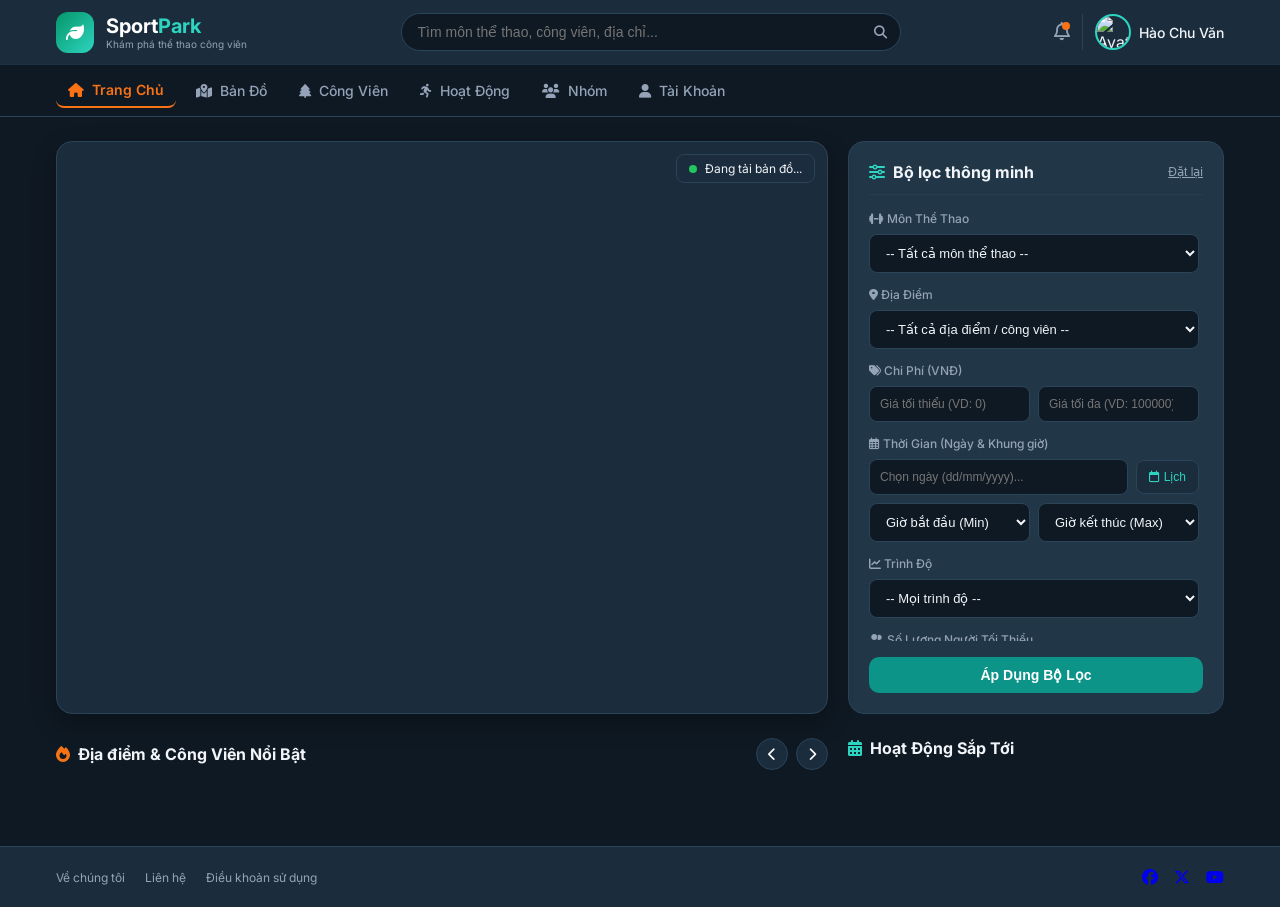
==== commit 328a95be: "Sửa lại toàn bộ (cơ bản đã hoàn thành)" ====
--- a/src/index.html
+++ b/src/index.html
@@ -21,7 +21,7 @@
 
     <!-- Nội dung chính Trang chủ -->
     <main class="container">
-        <!-- Khu vực trên: Bản đồ bên trái + Bộ lọc thông minh bên phải -->
+        <!-- Khu vực trên: Bản đồ bên trái + Bộ lọc thông minh hoàn chỉnh bên phải -->
         <div class="grid-2cols" style="margin-bottom: 24px;">
             <div class="col-8 map-card">
                 <div class="map-badge">
@@ -38,55 +38,110 @@
                 </div>
 
                 <div class="filter-scroll-area">
+                    <!-- 1. Môn Thể Thao (thanh trượt xuống / dropdown) -->
                     <div class="filter-group">
-                        <label>Môn Thể Thao</label>
-                        <div class="filter-buttons" id="sportFilters">
-                            <button type="button" class="filter-btn active" data-category="sport" data-value="all">all</button>
-                            <button type="button" class="filter-btn" data-category="sport" data-value="cầu lông">cầu lông</button>
-                            <button type="button" class="filter-btn" data-category="sport" data-value="chạy bộ">chạy bộ</button>
-                            <button type="button" class="filter-btn" data-category="sport" data-value="bóng rổ">bóng rổ</button>
-                            <button type="button" class="filter-btn" data-category="sport" data-value="gym">gym</button>
+                        <label for="homeSportSelect"><i class="fa-solid fa-dumbbell"></i> Môn Thể Thao</label>
+                        <select id="homeSportSelect" class="filter-select">
+                            <option value="all">-- Tất cả môn thể thao --</option>
+                            <option value="cầu lông">Cầu lông</option>
+                            <option value="chạy bộ">Chạy bộ</option>
+                            <option value="bóng rổ">Bóng rổ</option>
+                            <option value="gym">Gym / Calisthenics</option>
+                            <option value="đạp xe">Đạp xe</option>
+                            <option value="yoga">Yoga ngoài trời</option>
+                            <option value="bóng đá">Bóng đá</option>
+                        </select>
+                    </div>
+
+                    <!-- 2. Địa Điểm (thanh trượt xuống / dropdown) -->
+                    <div class="filter-group">
+                        <label for="homeLocationSelect"><i class="fa-solid fa-location-dot"></i> Địa Điểm</label>
+                        <select id="homeLocationSelect" class="filter-select">
+                            <option value="all">-- Tất cả địa điểm / công viên --</option>
+                            <option value="Thống Nhất">Công viên Thống Nhất (Hai Bà Trưng)</option>
+                            <option value="Cầu Giấy">Công viên Cầu Giấy (Cầu Giấy)</option>
+                            <option value="Nghĩa Đô">Công viên Nghĩa Đô (Cầu Giấy)</option>
+                            <option value="Hòa Bình">Công viên Hòa Bình (Bắc Từ Liêm)</option>
+                            <option value="Yên Sở">Công viên Yên Sở (Hoàng Mai)</option>
+                        </select>
+                    </div>
+
+                    <!-- 3. Chi Phí (nhập giá min và max) -->
+                    <div class="filter-group">
+                        <label><i class="fa-solid fa-tags"></i> Chi Phí (VNĐ)</label>
+                        <div class="form-grid-compact">
+                            <input type="number" id="homeCostMin" class="form-control" min="0" step="5000" placeholder="Giá tối thiểu (VD: 0)">
+                            <input type="number" id="homeCostMax" class="form-control" min="0" step="5000" placeholder="Giá tối đa (VD: 100000)">
                         </div>
                     </div>
 
+                    <!-- 4. Thời Gian (Ngày tháng năm bấm vào hiện lịch + Khung giờ min và max) -->
                     <div class="filter-group">
-                        <label>Công Viên</label>
-                        <div class="filter-buttons" id="parkFilters">
-                            <button type="button" class="filter-btn active" data-category="park" data-value="all">All</button>
-                            <button type="button" class="filter-btn" data-category="park" data-value="Thống Nhất">Thống Nhất</button>
-                            <button type="button" class="filter-btn" data-category="park" data-value="Cầu Giấy">Cầu Giấy</button>
-                            <button type="button" class="filter-btn" data-category="park" data-value="Nghĩa Đô">Nghĩa Đô</button>
+                        <label><i class="fa-regular fa-calendar-days"></i> Thời Gian (Ngày &amp; Khung giờ)</label>
+                        <div class="date-picker-row">
+                            <input type="text" id="homeDateInput" class="form-control" placeholder="Chọn ngày (dd/mm/yyyy)..." readonly onclick="toggleHomeMiniCalendar()">
+                            <button type="button" class="btn-calendar-toggle" onclick="toggleHomeMiniCalendar()">
+                                <i class="fa-regular fa-calendar"></i> Lịch
+                            </button>
+                        </div>
+
+                        <!-- Khung lịch mini bật ra khi bấm vào ô ngày -->
+                        <div class="mini-cal hidden" id="homeMiniCalendar">
+                            <div class="mini-cal-header">
+                                <button type="button" onclick="changeHomeCalMonth(-1)"><i class="fa-solid fa-chevron-left"></i></button>
+                                <span id="homeCalMonthLabel">Tháng 11 / 2026</span>
+                                <button type="button" onclick="changeHomeCalMonth(1)"><i class="fa-solid fa-chevron-right"></i></button>
+                            </div>
+                            <div class="mini-cal-weekdays">
+                                <span>T2</span><span>T3</span><span>T4</span><span>T5</span><span>T6</span><span>T7</span><span>CN</span>
+                            </div>
+                            <div class="mini-cal-days" id="homeCalDaysGrid"></div>
+                        </div>
+
+                        <!-- Khung giờ min và max -->
+                        <div class="form-grid-compact" style="margin-top: 8px;">
+                            <select id="homeTimeMin" class="filter-select">
+                                <option value="">Giờ bắt đầu (Min)</option>
+                                <option value="05:00">05:00</option>
+                                <option value="06:00">06:00</option>
+                                <option value="07:00">07:00</option>
+                                <option value="08:00">08:00</option>
+                                <option value="14:00">14:00</option>
+                                <option value="16:00">16:00</option>
+                                <option value="17:00">17:00</option>
+                                <option value="18:00">18:00</option>
+                                <option value="19:00">19:00</option>
+                            </select>
+                            <select id="homeTimeMax" class="filter-select">
+                                <option value="">Giờ kết thúc (Max)</option>
+                                <option value="08:00">08:00</option>
+                                <option value="09:00">09:00</option>
+                                <option value="10:00">10:00</option>
+                                <option value="17:00">17:00</option>
+                                <option value="18:00">18:00</option>
+                                <option value="19:00">19:00</option>
+                                <option value="20:00">20:00</option>
+                                <option value="21:00">21:00</option>
+                                <option value="22:00">22:00</option>
+                            </select>
                         </div>
                     </div>
 
+                    <!-- 5. Trình Độ -->
                     <div class="filter-group">
-                        <label>Thời Gian</label>
-                        <div class="filter-buttons" id="timeFilters">
-                            <button type="button" class="filter-btn active" data-category="time" data-value="all">tất cả</button>
-                            <button type="button" class="filter-btn" data-category="time" data-value="sáng">sáng</button>
-                            <button type="button" class="filter-btn" data-category="time" data-value="chiều">chiều</button>
-                            <button type="button" class="filter-btn" data-category="time" data-value="tối">tối</button>
-                        </div>
+                        <label for="homeLevelSelect"><i class="fa-solid fa-chart-line"></i> Trình Độ</label>
+                        <select id="homeLevelSelect" class="filter-select">
+                            <option value="all">-- Mọi trình độ --</option>
+                            <option value="mới bắt đầu">Mới bắt đầu</option>
+                            <option value="trung bình">Trung bình</option>
+                            <option value="nâng cao">Nâng cao</option>
+                        </select>
                     </div>
 
+                    <!-- 6. Số Lượng Người (điền số vào) -->
                     <div class="filter-group">
-                        <label>Chi Phí</label>
-                        <div class="filter-buttons" id="costFilters">
-                            <button type="button" class="filter-btn active" data-category="cost" data-value="all">miễn phí &amp; có phí</button>
-                            <button type="button" class="filter-btn" data-category="cost" data-value="miễn phí">miễn phí</button>
-                            <button type="button" class="filter-btn" data-category="cost" data-value="có phí">có phí</button>
-                            <button type="button" class="filter-btn" data-category="cost" data-value="<100k">&lt;100k</button>
-                        </div>
-                    </div>
-
-                    <div class="filter-group">
-                        <label>Trình Độ</label>
-                        <div class="filter-buttons" id="levelFilters">
-                            <button type="button" class="filter-btn active" data-category="level" data-value="all">mọi trình độ</button>
-                            <button type="button" class="filter-btn" data-category="level" data-value="mới bắt đầu">mới bắt đầu</button>
-                            <button type="button" class="filter-btn" data-category="level" data-value="trung bình">trung bình</button>
-                            <button type="button" class="filter-btn" data-category="level" data-value="nâng cao">nâng cao</button>
-                        </div>
+                        <label for="homePeopleInput"><i class="fa-solid fa-user-group"></i> Số Lượng Người Tối Thiểu</label>
+                        <input type="number" id="homePeopleInput" class="form-control" min="1" placeholder="Nhập số lượng người (VD: 10)">
                     </div>
                 </div>
 
@@ -114,13 +169,13 @@
         </div>
     </main>
 
-    <!-- Khung chứa Footer, Modal và Toast dùng chung -->
+    <!-- Khung chứa Footer và Modal/Toast dùng chung -->
     <div id="shared-footer"></div>
-    <div id="shared-modals"></div>
+    <div id="shared-toast"></div>
 
     <!-- Các file JavaScript -->
     <script src="js/data.js"></script>
     <script src="js/common.js"></script>
     <script src="js/home.js"></script>
 </body>
-</html>+</html>
--- a/src/css/main.css
+++ b/src/css/main.css
@@ -1,6 +1,16 @@
 /* ==========================================================================
-   BIẾN MÀU SẮC VÀ GIAO DIỆN CHUNG (GIỮ NGUYÊN BẢNG MÀU SPORTPARK CŨ)
+   MỤC LỤC NHANH (NHẤN CTRL + F RỒI GÕ MÃ [01]..[08])
+   [01] BIẾN MÀU SẮC & GIAO DIỆN CHUNG
+   [02] HEADER VÀ THANH ĐIỀU HƯỚNG
+   [03] BỐ CỤC CHÍNH VÀ LƯỚI CỘT (RESPONSIVE)
+   [04] BẢN ĐỒ VÀ BỘ LỌC
+   [05] SLIDER ĐỊA ĐIỂM, CARD HOẠT ĐỘNG, CÔNG VIÊN VÀ NHÓM
+   [06] TRANG TÀI KHOẢN (ACCOUNT.HTML)
+   [07] FOOTER
+   [08] MODAL POPUP, LỊCH MINI, TOAST VÀ TRANG ĐĂNG NHẬP
    ========================================================================== */
+
+/* === [01] BIẾN MÀU SẮC & GIAO DIỆN CHUNG === */
 :root {
     --bg-main: #0f1923;           /* Màu nền chính tối sâu */
     --bg-card: #1b2d3d;           /* Màu nền thẻ card */
@@ -57,9 +67,7 @@
     padding: 0 16px;
 }
 
-/* ==========================================================================
-   HEADER VÀ THANH ĐIỀU HƯỚNG (DÙNG CHUNG CHO TẤT CẢ CÁC TRANG)
-   ========================================================================== */
+/* === [02] HEADER VÀ THANH ĐIỀU HƯỚNG === */
 header {
     background-color: var(--bg-card);
     border-bottom: 1px solid var(--border-color);
@@ -258,9 +266,7 @@
     opacity: 0.9;
 }
 
-/* ==========================================================================
-   BỐ CỤC CHÍNH VÀ LƯỚI CỘT (RESPONSIVE)
-   ========================================================================== */
+/* === [03] BỐ CỤC CHÍNH VÀ LƯỚI CỘT (RESPONSIVE) === */
 main.container {
     padding: 24px 16px;
     flex: 1;
@@ -318,9 +324,7 @@
     gap: 20px;
 }
 
-/* ==========================================================================
-   BẢN ĐỒ VÀ BỘ LỌC
-   ========================================================================== */
+/* === [04] BẢN ĐỒ VÀ BỘ LỌC === */
 .map-card {
     background-color: var(--bg-card);
     border-radius: 16px;
@@ -507,9 +511,7 @@
     background-color: #0f766e;
 }
 
-/* ==========================================================================
-   SLIDER ĐỊA ĐIỂM, CARD HOẠT ĐỘNG, CÔNG VIÊN VÀ NHÓM
-   ========================================================================== */
+/* === [05] SLIDER ĐỊA ĐIỂM, CARD HOẠT ĐỘNG, CÔNG VIÊN VÀ NHÓM === */
 .section-header-row {
     display: flex;
     justify-content: space-between;
@@ -813,9 +815,7 @@
     border-color: rgba(217, 119, 6, 0.3);
 }
 
-/* ==========================================================================
-   TRANG TÀI KHOẢN (ACCOUNT.HTML)
-   ========================================================================== */
+/* === [06] TRANG TÀI KHOẢN (ACCOUNT.HTML) === */
 .profile-card {
     background-color: var(--bg-card);
     border: 1px solid var(--border-color);
@@ -970,9 +970,7 @@
     font-weight: 600;
 }
 
-/* ==========================================================================
-   FOOTER
-   ========================================================================== */
+/* === [07] FOOTER === */
 footer {
     background-color: var(--bg-card);
     border-top: 1px solid var(--border-color);
@@ -1017,9 +1015,7 @@
     font-size: 16px;
 }
 
-/* ==========================================================================
-   MODAL POPUP, LỊCH MINI VÀ TOAST THÔNG BÁO
-   ========================================================================== */
+/* === [08] MODAL POPUP, LỊCH MINI, TOAST VÀ TRANG ĐĂNG NHẬP === */
 .modal-overlay {
     position: fixed;
     inset: 0;
@@ -1252,4 +1248,746 @@
     transform: rotate(45deg);
     color: white;
     font-size: 14px;
-}+}
+
+/* Giao diện trang đăng nhập độc lập (căn giữa toàn màn hình) */
+.login-standalone-page {
+    min-height: 100vh;
+    display: flex;
+    flex-direction: column;
+    justify-content: space-between;
+    background: radial-gradient(circle at top right, rgba(45, 212, 191, 0.08), transparent 45%),
+                radial-gradient(circle at bottom left, rgba(249, 115, 22, 0.08), transparent 45%),
+                var(--bg-main);
+}
+
+/* Khung căn giữa thẻ đăng nhập trên toàn bộ chiều cao màn hình */
+.login-center-area {
+    flex: 1;
+    display: flex;
+    align-items: center;
+    justify-content: center;
+    padding: 24px 16px;
+}
+
+.login-card {
+    background-color: var(--bg-card);
+    border: 1px solid var(--border-color);
+    border-radius: 18px;
+    padding: 32px 28px;
+    width: 100%;
+    max-width: 420px;
+    box-shadow: 0 24px 40px rgba(0, 0, 0, 0.45);
+}
+
+.login-header {
+    text-align: center;
+    margin-bottom: 24px;
+}
+
+/* Logo SportPark đặt ngay trong khung đăng nhập */
+.login-brand-row {
+    display: inline-flex;
+    align-items: center;
+    gap: 10px;
+    margin-bottom: 14px;
+}
+
+.login-brand-icon {
+    width: 42px;
+    height: 42px;
+    border-radius: 12px;
+    background: linear-gradient(135deg, #059669, var(--accent-teal));
+    display: flex;
+    align-items: center;
+    justify-content: center;
+    color: white;
+    font-size: 19px;
+}
+
+.login-brand-name {
+    font-size: 22px;
+    font-weight: 700;
+    color: white;
+}
+
+.login-brand-name em {
+    color: var(--accent-teal);
+    font-style: normal;
+}
+
+.login-title {
+    font-size: 19px;
+    font-weight: 700;
+    color: white;
+}
+
+.login-subtitle {
+    font-size: 13px;
+    color: var(--text-muted);
+    margin-top: 6px;
+    line-height: 1.5;
+}
+
+/* Ô nhập mật khẩu có kèm nút con mắt ẩn/hiện */
+.password-input-wrap {
+    position: relative;
+}
+
+.password-input-wrap input {
+    padding-right: 40px;
+}
+
+.toggle-password-btn {
+    position: absolute;
+    right: 12px;
+    top: 50%;
+    transform: translateY(-50%);
+    background: none;
+    border: none;
+    color: var(--text-muted);
+    cursor: pointer;
+    font-size: 14px;
+}
+
+.toggle-password-btn:hover {
+    color: white;
+}
+
+/* Hàng chứa ô "Ghi nhớ đăng nhập" và link "Quên mật khẩu?" */
+.login-options-row {
+    display: flex;
+    justify-content: space-between;
+    align-items: center;
+    gap: 10px;
+    margin-top: 6px;
+    margin-bottom: 18px;
+    font-size: 12px;
+}
+
+.remember-label {
+    display: flex;
+    align-items: center;
+    gap: 8px;
+    color: #cbd5e1;
+    cursor: pointer;
+}
+
+.remember-label input[type="checkbox"] {
+    accent-color: var(--accent-orange);
+    width: 15px;
+    height: 15px;
+    cursor: pointer;
+}
+
+.forgot-link {
+    color: var(--accent-teal);
+    text-decoration: none;
+    font-weight: 500;
+}
+
+.forgot-link:hover {
+    text-decoration: underline;
+}
+
+/* Nút đăng nhập chính */
+.btn-login-submit {
+    width: 100%;
+    background: linear-gradient(135deg, #f97316, #d97706);
+    color: white;
+    border: none;
+    padding: 12px 16px;
+    border-radius: 10px;
+    font-size: 14px;
+    font-weight: 700;
+    cursor: pointer;
+    display: flex;
+    align-items: center;
+    justify-content: center;
+    gap: 8px;
+    box-shadow: 0 4px 12px rgba(249, 115, 22, 0.3);
+    transition: opacity 0.2s;
+}
+
+.btn-login-submit:hover {
+    opacity: 0.92;
+}
+
+/* Đường phân cách "HOẶC" */
+.login-divider {
+    display: flex;
+    align-items: center;
+    gap: 12px;
+    margin: 20px 0;
+    color: var(--text-muted);
+    font-size: 11px;
+    letter-spacing: 0.5px;
+}
+
+.login-divider::before,
+.login-divider::after {
+    content: "";
+    flex: 1;
+    height: 1px;
+    background-color: var(--border-color);
+}
+
+/* Nút đăng nhập nhanh bằng tài khoản mẫu */
+.btn-demo-login {
+    width: 100%;
+    background-color: var(--bg-panel);
+    color: var(--text-main);
+    border: 1px solid var(--border-color);
+    padding: 10px 14px;
+    border-radius: 10px;
+    font-size: 13px;
+    font-weight: 600;
+    cursor: pointer;
+    display: flex;
+    align-items: center;
+    justify-content: center;
+    gap: 8px;
+    transition: border-color 0.2s, background-color 0.2s;
+}
+
+.btn-demo-login:hover {
+    border-color: var(--accent-teal);
+    background-color: rgba(45, 212, 191, 0.08);
+}
+
+.login-footer-note {
+    text-align: center;
+    margin-top: 20px;
+    padding-top: 16px;
+    border-top: 1px solid var(--border-color);
+    font-size: 12px;
+    color: var(--text-muted);
+}
+
+.login-footer-note a {
+    color: var(--accent-orange);
+    font-weight: 600;
+    text-decoration: none;
+}
+
+.login-footer-note a:hover {
+    text-decoration: underline;
+}
+
+.login-bottom-copyright {
+    text-align: center;
+    padding: 16px;
+    font-size: 12px;
+    color: var(--text-muted);
+}
+
+/* Thông báo lỗi nhỏ dưới ô nhập liệu */
+.error-text {
+    color: #f87171;
+    font-size: 12px;
+    margin-top: 5px;
+    display: none;
+}
+
+.error-text.visible {
+    display: block;
+}
+
+/* === [09] TRANG HOẠT ĐỘNG: BỘ LỌC CHI TIẾT & QUẢN LÝ HOẠT ĐỘNG === */
+.activity-filter-panel {
+    background-color: var(--bg-panel);
+    border: 1px solid var(--border-color);
+    border-radius: 14px;
+    padding: 16px;
+    margin-bottom: 24px;
+    display: grid;
+    grid-template-columns: 1fr;
+    gap: 14px;
+}
+
+/* Trên màn hình rộng chia thành nhiều cột cho dễ chọn */
+@media (min-width: 768px) {
+    .activity-filter-panel {
+        grid-template-columns: repeat(3, 1fr);
+    }
+}
+
+@media (min-width: 1024px) {
+    .activity-filter-panel {
+        grid-template-columns: 2fr 1fr 1fr 1fr 1fr auto;
+        align-items: end;
+    }
+}
+
+.activity-filter-panel .form-group {
+    margin-bottom: 0;
+}
+
+.btn-reset-activity {
+    background-color: var(--bg-card);
+    color: var(--text-muted);
+    border: 1px solid var(--border-color);
+    padding: 10px 14px;
+    border-radius: 8px;
+    font-size: 12px;
+    font-weight: 600;
+    cursor: pointer;
+    white-space: nowrap;
+    transition: color 0.2s, border-color 0.2s;
+}
+
+.btn-reset-activity:hover {
+    color: white;
+    border-color: var(--accent-teal);
+}
+
+/* Thanh chuyển đổi giữa 2 tab: Khám phá hoạt động & Quản lý hoạt động của tôi */
+.activity-tabs-bar {
+    display: flex;
+    gap: 10px;
+    margin-bottom: 20px;
+    flex-wrap: wrap;
+}
+
+.activity-tab-btn {
+    background-color: var(--bg-card);
+    color: var(--text-muted);
+    border: 1px solid var(--border-color);
+    padding: 10px 16px;
+    border-radius: 10px;
+    font-size: 13px;
+    font-weight: 600;
+    cursor: pointer;
+    display: inline-flex;
+    align-items: center;
+    gap: 8px;
+    transition: all 0.2s;
+}
+
+.activity-tab-btn:hover {
+    color: white;
+    border-color: var(--accent-teal);
+}
+
+.activity-tab-btn.active {
+    background-color: var(--accent-orange);
+    border-color: var(--accent-orange);
+    color: white;
+}
+
+/* Khung quản lý hoạt động của cá nhân */
+.manage-section-box {
+    background-color: var(--bg-card);
+    border: 1px solid var(--border-color);
+    border-radius: 16px;
+    padding: 20px;
+    margin-bottom: 24px;
+}
+
+.manage-section-header {
+    display: flex;
+    justify-content: space-between;
+    align-items: center;
+    flex-wrap: wrap;
+    gap: 12px;
+    margin-bottom: 16px;
+    padding-bottom: 12px;
+    border-bottom: 1px solid var(--border-color);
+}
+
+.manage-section-title {
+    font-size: 16px;
+    font-weight: 700;
+    color: white;
+    display: flex;
+    align-items: center;
+    gap: 8px;
+}
+
+.managed-item-row {
+    background-color: var(--bg-panel);
+    border: 1px solid var(--border-color);
+    border-radius: 12px;
+    padding: 14px 16px;
+    display: flex;
+    justify-content: space-between;
+    align-items: center;
+    flex-wrap: wrap;
+    gap: 12px;
+    margin-bottom: 12px;
+}
+
+.managed-item-row:last-child {
+    margin-bottom: 0;
+}
+
+.managed-item-info h4 {
+    font-size: 14px;
+    font-weight: 700;
+    color: white;
+}
+
+.managed-item-meta {
+    font-size: 12px;
+    color: var(--text-muted);
+    margin-top: 4px;
+    display: flex;
+    flex-wrap: wrap;
+    gap: 12px;
+}
+
+.managed-item-actions {
+    display: flex;
+    gap: 8px;
+    flex-wrap: wrap;
+}
+
+.btn-danger-outline {
+    background-color: transparent;
+    color: #f87171;
+    border: 1px solid rgba(248, 113, 113, 0.45);
+    padding: 8px 12px;
+    border-radius: 8px;
+    font-size: 12px;
+    font-weight: 600;
+    cursor: pointer;
+    transition: background-color 0.2s, color 0.2s;
+}
+
+.btn-danger-outline:hover {
+    background-color: rgba(248, 113, 113, 0.15);
+    color: #fca5a5;
+}
+
+.empty-activity-box {
+    grid-column: 1 / -1;
+    background-color: var(--bg-card);
+    border: 1px dashed var(--border-color);
+    border-radius: 14px;
+    padding: 36px 20px;
+    text-align: center;
+    color: var(--text-muted);
+    font-size: 13px;
+}
+
+
+/* === [10] DROPDOWN THÔNG BÁO (HIỂN THỊ 3 MỤC + THANH CUỘN) === */
+.notification-wrapper {
+    position: relative;
+}
+
+.notification-dropdown {
+    position: absolute;
+    top: calc(100% + 12px);
+    right: -12px;
+    width: 320px;
+    background-color: var(--bg-panel);
+    border: 1px solid var(--border-color);
+    border-radius: 14px;
+    box-shadow: 0 18px 32px rgba(0, 0, 0, 0.5);
+    z-index: 2500;
+    overflow: hidden;
+}
+
+.notification-dropdown-header {
+    display: flex;
+    justify-content: space-between;
+    align-items: center;
+    padding: 12px 14px;
+    border-bottom: 1px solid var(--border-color);
+    background-color: var(--bg-card);
+    font-size: 13px;
+    font-weight: 700;
+    color: white;
+}
+
+.mark-read-btn {
+    background: none;
+    border: none;
+    color: var(--accent-teal);
+    font-size: 11px;
+    cursor: pointer;
+    font-weight: 500;
+}
+
+.mark-read-btn:hover {
+    text-decoration: underline;
+}
+
+/* Chiều cao tối đa vừa đúng 3 thông báo, các thông báo sau dùng thanh trượt xuống */
+.notification-scroll-list {
+    max-height: 234px;
+    overflow-y: auto;
+}
+
+.notification-item {
+    display: flex;
+    gap: 10px;
+    padding: 12px 14px;
+    border-bottom: 1px solid rgba(42, 68, 89, 0.55);
+    cursor: pointer;
+    transition: background-color 0.2s;
+    min-height: 78px;
+}
+
+.notification-item:last-child {
+    border-bottom: none;
+}
+
+.notification-item:hover {
+    background-color: rgba(255, 255, 255, 0.05);
+}
+
+.notification-item.unread {
+    background-color: rgba(45, 212, 191, 0.08);
+}
+
+.notification-item-icon {
+    width: 32px;
+    height: 32px;
+    border-radius: 50%;
+    background-color: var(--bg-card);
+    border: 1px solid var(--border-color);
+    color: var(--accent-orange);
+    display: flex;
+    align-items: center;
+    justify-content: center;
+    flex-shrink: 0;
+    font-size: 13px;
+}
+
+.notification-item-content {
+    flex: 1;
+    min-width: 0;
+}
+
+.notification-item-title {
+    font-size: 12px;
+    font-weight: 700;
+    color: white;
+    white-space: nowrap;
+    overflow: hidden;
+    text-overflow: ellipsis;
+}
+
+.notification-item-msg {
+    font-size: 11px;
+    color: #cbd5e1;
+    margin-top: 2px;
+    line-height: 1.35;
+    display: -webkit-box;
+    -webkit-line-clamp: 2;
+    -webkit-box-orient: vertical;
+    overflow: hidden;
+}
+
+.notification-item-time {
+    font-size: 10px;
+    color: var(--text-muted);
+    margin-top: 4px;
+}
+
+.notification-empty {
+    padding: 20px;
+    text-align: center;
+    font-size: 12px;
+    color: var(--text-muted);
+}
+
+/* === [11] THANH BỘ LỌC TRANG CÔNG VIÊN === */
+.park-filter-bar {
+    background-color: var(--bg-panel);
+    border: 1px solid var(--border-color);
+    border-radius: 14px;
+    padding: 16px;
+    margin-bottom: 24px;
+    display: grid;
+    grid-template-columns: 1fr;
+    gap: 14px;
+}
+
+@media (min-width: 768px) {
+    .park-filter-bar {
+        grid-template-columns: repeat(3, 1fr);
+    }
+}
+
+@media (min-width: 1024px) {
+    .park-filter-bar {
+        grid-template-columns: 1.5fr 1.4fr 1.3fr 1.1fr 1fr auto;
+        align-items: end;
+    }
+}
+
+.park-filter-bar .form-group {
+    margin-bottom: 0;
+}
+
+.btn-reset-park {
+    background-color: var(--bg-card);
+    color: var(--text-muted);
+    border: 1px solid var(--border-color);
+    padding: 10px 14px;
+    border-radius: 8px;
+    font-size: 12px;
+    font-weight: 600;
+    cursor: pointer;
+    white-space: nowrap;
+    transition: color 0.2s, border-color 0.2s;
+}
+
+.btn-reset-park:hover {
+    color: white;
+    border-color: var(--accent-teal);
+}
+
+.empty-park-box {
+    grid-column: 1 / -1;
+    background-color: var(--bg-card);
+    border: 1px dashed var(--border-color);
+    border-radius: 14px;
+    padding: 36px 20px;
+    text-align: center;
+    color: var(--text-muted);
+    font-size: 13px;
+}
+
+/* === [12] MODAL XEM CHI TIẾT CÔNG VIÊN & HOẠT ĐỘNG === */
+.detail-modal-box {
+    max-width: 580px;
+}
+
+.detail-modal-body {
+    display: flex;
+    flex-direction: column;
+    gap: 14px;
+}
+
+.detail-hero-img {
+    position: relative;
+    height: 190px;
+    border-radius: 12px;
+    overflow: hidden;
+    border: 1px solid var(--border-color);
+}
+
+.detail-hero-img img {
+    width: 100%;
+    height: 100%;
+    object-fit: cover;
+}
+
+.detail-hero-badge {
+    position: absolute;
+    bottom: 10px;
+    left: 10px;
+    background: rgba(15, 25, 35, 0.88);
+    border: 1px solid var(--border-color);
+    color: var(--accent-teal);
+    font-size: 11px;
+    font-weight: 600;
+    padding: 4px 10px;
+    border-radius: 9999px;
+}
+
+.detail-title {
+    font-size: 18px;
+    font-weight: 700;
+    color: white;
+}
+
+.detail-desc {
+    font-size: 13px;
+    color: #cbd5e1;
+    line-height: 1.5;
+}
+
+.detail-info-grid {
+    display: grid;
+    grid-template-columns: 1fr;
+    gap: 10px;
+}
+
+@media (min-width: 540px) {
+    .detail-info-grid {
+        grid-template-columns: 1fr 1fr;
+    }
+}
+
+.detail-info-item {
+    background-color: var(--bg-main);
+    border: 1px solid var(--border-color);
+    border-radius: 10px;
+    padding: 10px 12px;
+    display: flex;
+    flex-direction: column;
+    gap: 4px;
+}
+
+.detail-info-label {
+    font-size: 11px;
+    color: var(--text-muted);
+    display: flex;
+    align-items: center;
+    gap: 6px;
+}
+
+.detail-info-val {
+    font-size: 12px;
+    font-weight: 600;
+    color: white;
+    line-height: 1.4;
+}
+
+.detail-section h4 {
+    font-size: 13px;
+    font-weight: 700;
+    color: white;
+    margin-bottom: 8px;
+}
+
+.detail-sports-wrap {
+    display: flex;
+    flex-wrap: wrap;
+    gap: 8px;
+}
+
+.detail-sport-tag {
+    background-color: var(--bg-card);
+    border: 1px solid var(--border-color);
+    border-radius: 9999px;
+    padding: 5px 12px;
+    font-size: 12px;
+    color: var(--text-main);
+    display: inline-flex;
+    align-items: center;
+    gap: 6px;
+}
+
+.detail-facility-list {
+    list-style: none;
+    display: flex;
+    flex-direction: column;
+    gap: 6px;
+    font-size: 12px;
+    color: #cbd5e1;
+}
+
+.detail-facility-list li {
+    display: flex;
+    align-items: flex-start;
+    gap: 8px;
+    line-height: 1.4;
+}
+
+.detail-facility-list li i {
+    margin-top: 3px;
+}
+
+.detail-modal-footer {
+    display: flex;
+    justify-content: flex-end;
+    gap: 10px;
+    padding-top: 8px;
+    border-top: 1px solid var(--border-color);
+}
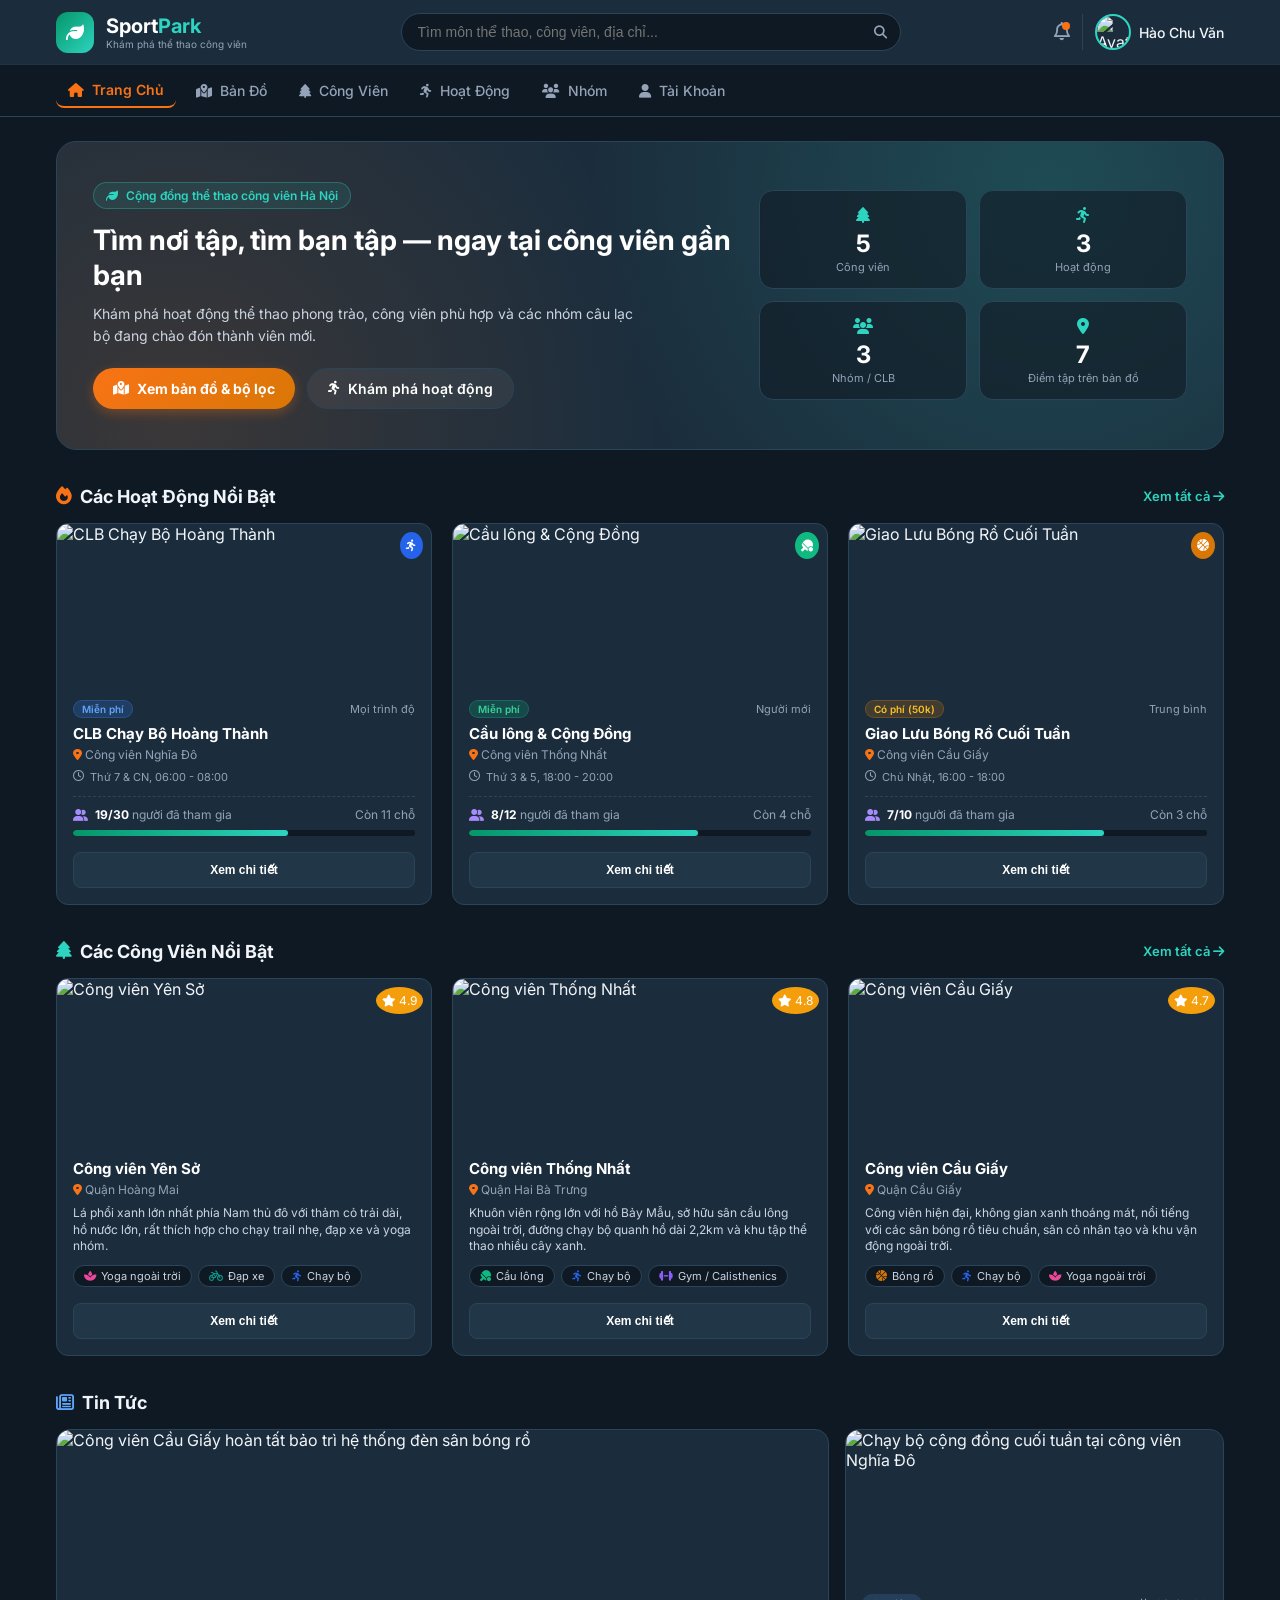
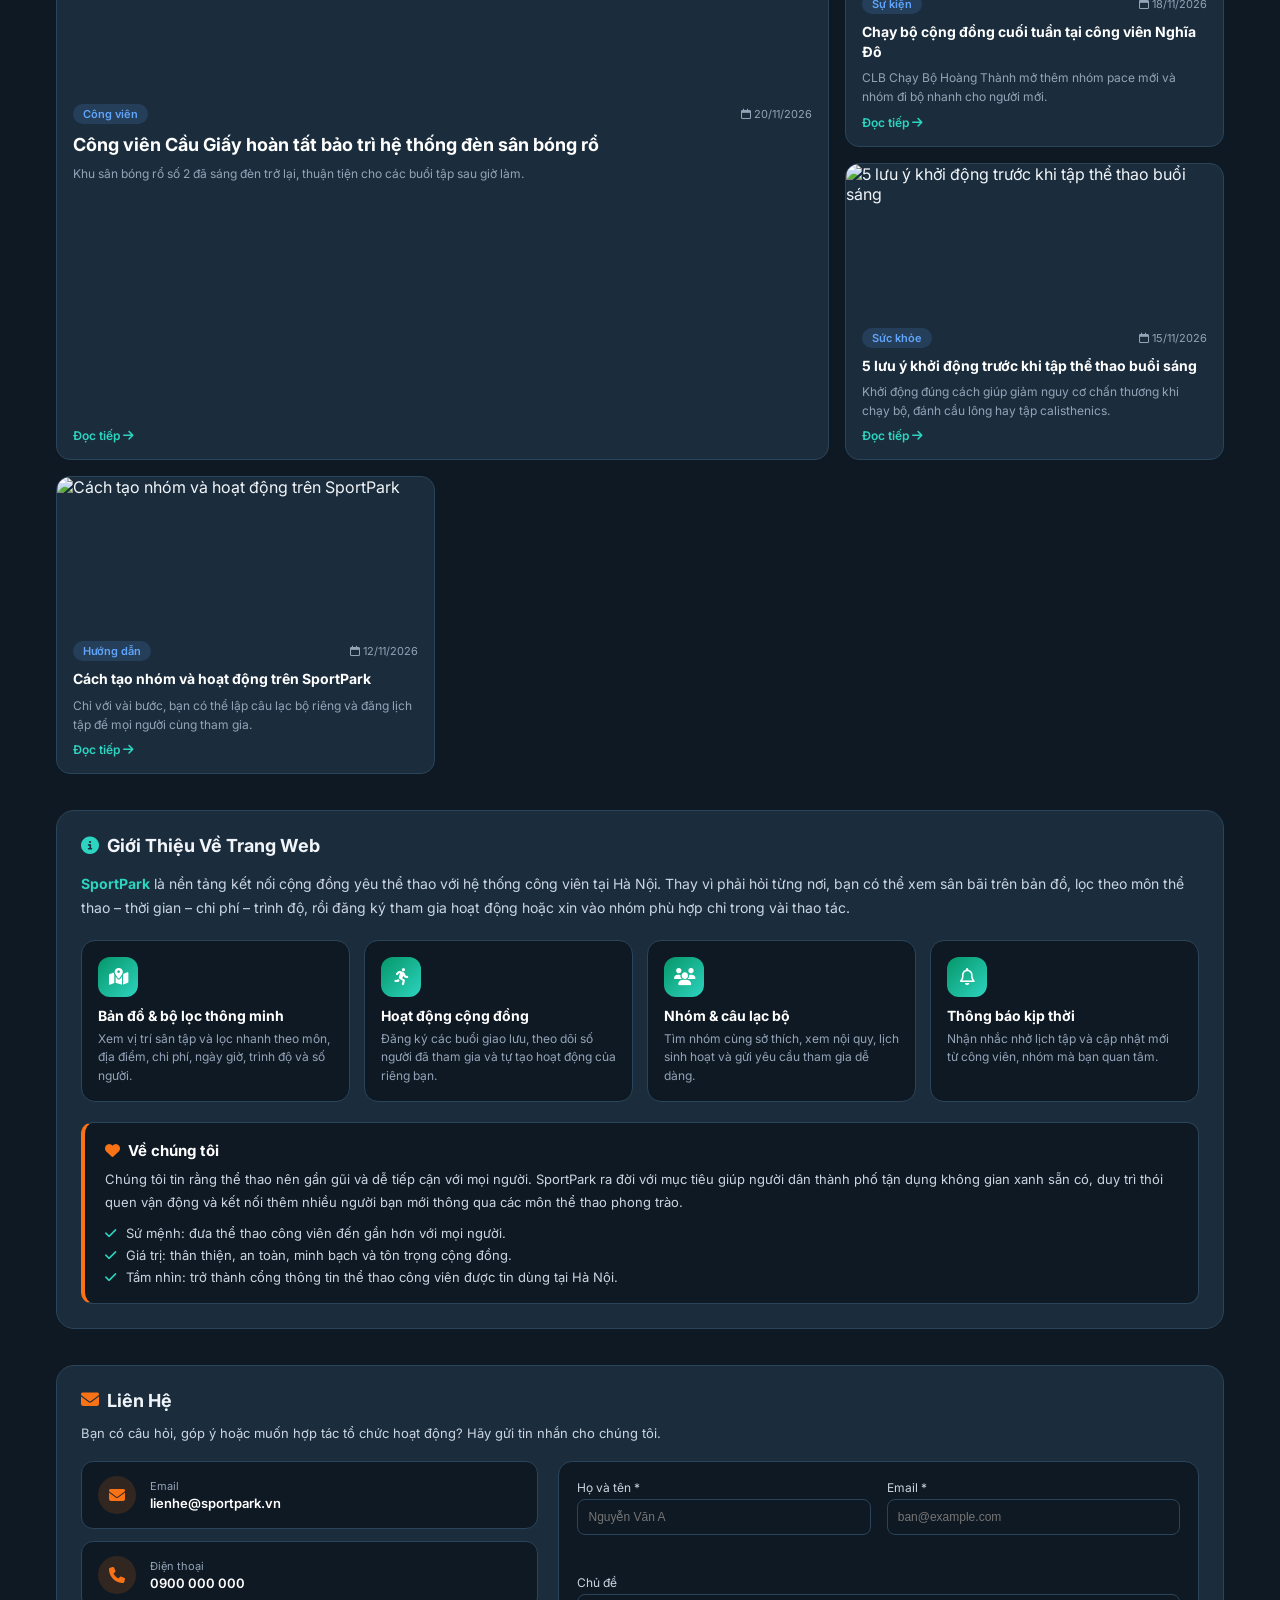
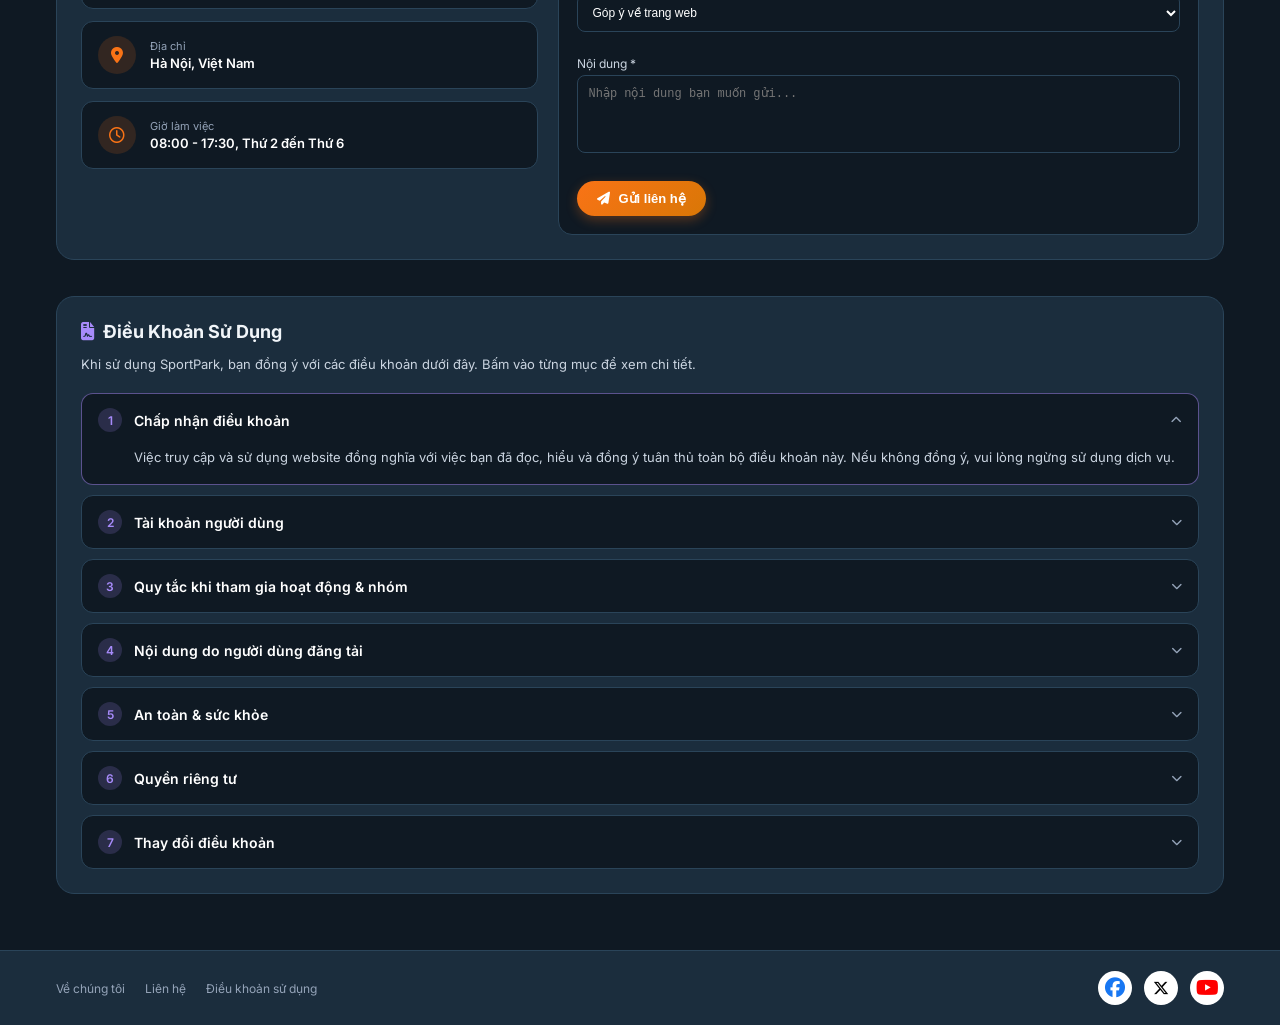
==== commit c0d9705c: "Sửa lại trang chủ, và trang bản đồ thành toàn màn hình" ====
--- a/src/index.html
+++ b/src/index.html
@@ -4,9 +4,6 @@
     <meta charset="UTF-8">
     <meta name="viewport" content="width=device-width, initial-scale=1.0">
     <title>SportPark - Khám phá thể thao công viên</title>
-    <!-- Thư viện bản đồ Leaflet -->
-    <link rel="stylesheet" href="https://unpkg.com/leaflet@1.9.4/dist/leaflet.css">
-    <script src="https://unpkg.com/leaflet@1.9.4/dist/leaflet.js"></script>
     <!-- Bộ icon FontAwesome -->
     <link rel="stylesheet" href="https://cdnjs.cloudflare.com/ajax/libs/font-awesome/6.4.0/css/all.min.css">
     <!-- Font chữ Inter -->
@@ -20,153 +17,194 @@
     <div id="shared-header"></div>
 
     <!-- Nội dung chính Trang chủ -->
-    <main class="container">
-        <!-- Khu vực trên: Bản đồ bên trái + Bộ lọc thông minh hoàn chỉnh bên phải -->
-        <div class="grid-2cols" style="margin-bottom: 24px;">
-            <div class="col-8 map-card">
-                <div class="map-badge">
-                    <span class="dot-pulse"></span>
-                    <span id="mapCounter">Đang tải bản đồ...</span>
-                </div>
-                <div id="map"></div>
-            </div>
-
-            <div class="col-4 filter-panel">
-                <div class="filter-header">
-                    <h2><i class="fa-solid fa-sliders" style="color:var(--accent-teal);"></i> Bộ lọc thông minh</h2>
-                    <button type="button" onclick="resetHomeFilters()">Đặt lại</button>
-                </div>
-
-                <div class="filter-scroll-area">
-                    <!-- 1. Môn Thể Thao (thanh trượt xuống / dropdown) -->
-                    <div class="filter-group">
-                        <label for="homeSportSelect"><i class="fa-solid fa-dumbbell"></i> Môn Thể Thao</label>
-                        <select id="homeSportSelect" class="filter-select">
-                            <option value="all">-- Tất cả môn thể thao --</option>
-                            <option value="cầu lông">Cầu lông</option>
-                            <option value="chạy bộ">Chạy bộ</option>
-                            <option value="bóng rổ">Bóng rổ</option>
-                            <option value="gym">Gym / Calisthenics</option>
-                            <option value="đạp xe">Đạp xe</option>
-                            <option value="yoga">Yoga ngoài trời</option>
-                            <option value="bóng đá">Bóng đá</option>
+    <main class="container home-main">
+
+        <!-- ===== Banner chào mừng ===== -->
+        <section class="home-hero">
+            <div class="home-hero-text">
+                <span class="home-hero-tag"><i class="fa-solid fa-leaf"></i> Cộng đồng thể thao công viên Hà Nội</span>
+                <h1>Tìm nơi tập, tìm bạn tập — ngay tại công viên gần bạn</h1>
+                <p>Khám phá hoạt động thể thao phong trào, công viên phù hợp và các nhóm câu lạc bộ đang chào đón thành viên mới.</p>
+                <div class="home-hero-actions">
+                    <a href="map.html" class="btn-primary hero-btn"><i class="fa-solid fa-map-location-dot"></i> Xem bản đồ &amp; bộ lọc</a>
+                    <a href="activity.html" class="btn-hero-outline"><i class="fa-solid fa-person-running"></i> Khám phá hoạt động</a>
+                </div>
+            </div>
+            <div class="home-hero-stats" id="homeHeroStats"></div>
+        </section>
+
+        <!-- ===== 1. Các hoạt động nổi bật ===== -->
+        <section class="home-section" id="featured-activities">
+            <div class="section-header-row">
+                <h2 class="section-title"><i class="fa-solid fa-fire" style="color:var(--accent-orange);"></i> Các Hoạt Động Nổi Bật</h2>
+                <a href="activity.html" class="section-link">Xem tất cả <i class="fa-solid fa-arrow-right"></i></a>
+            </div>
+            <div class="cards-grid" id="featuredActivitiesGrid"></div>
+        </section>
+
+        <!-- ===== 2. Các công viên nổi bật ===== -->
+        <section class="home-section" id="featured-parks">
+            <div class="section-header-row">
+                <h2 class="section-title"><i class="fa-solid fa-tree" style="color:var(--accent-teal);"></i> Các Công Viên Nổi Bật</h2>
+                <a href="park.html" class="section-link">Xem tất cả <i class="fa-solid fa-arrow-right"></i></a>
+            </div>
+            <div class="cards-grid" id="featuredParksGrid"></div>
+        </section>
+
+        <!-- ===== 3. Tin tức ===== -->
+        <section class="home-section" id="news">
+            <div class="section-header-row">
+                <h2 class="section-title"><i class="fa-regular fa-newspaper" style="color:#60a5fa;"></i> Tin Tức</h2>
+            </div>
+            <div class="news-grid" id="newsGrid"></div>
+        </section>
+
+        <!-- ===== 4. Giới thiệu về trang web + Về chúng tôi ===== -->
+        <section class="home-section info-section" id="about">
+            <div class="section-header-row">
+                <h2 class="section-title"><i class="fa-solid fa-circle-info" style="color:var(--accent-teal);"></i> Giới Thiệu Về Trang Web</h2>
+            </div>
+
+            <div class="about-intro">
+                <p>
+                    <strong>SportPark</strong> là nền tảng kết nối cộng đồng yêu thể thao với hệ thống công viên tại Hà Nội.
+                    Thay vì phải hỏi từng nơi, bạn có thể xem sân bãi trên bản đồ, lọc theo môn thể thao – thời gian – chi phí – trình độ,
+                    rồi đăng ký tham gia hoạt động hoặc xin vào nhóm phù hợp chỉ trong vài thao tác.
+                </p>
+            </div>
+
+            <div class="about-features">
+                <div class="about-feature">
+                    <div class="about-feature-icon"><i class="fa-solid fa-map-location-dot"></i></div>
+                    <h3>Bản đồ &amp; bộ lọc thông minh</h3>
+                    <p>Xem vị trí sân tập và lọc nhanh theo môn, địa điểm, chi phí, ngày giờ, trình độ và số người.</p>
+                </div>
+                <div class="about-feature">
+                    <div class="about-feature-icon"><i class="fa-solid fa-person-running"></i></div>
+                    <h3>Hoạt động cộng đồng</h3>
+                    <p>Đăng ký các buổi giao lưu, theo dõi số người đã tham gia và tự tạo hoạt động của riêng bạn.</p>
+                </div>
+                <div class="about-feature">
+                    <div class="about-feature-icon"><i class="fa-solid fa-users"></i></div>
+                    <h3>Nhóm &amp; câu lạc bộ</h3>
+                    <p>Tìm nhóm cùng sở thích, xem nội quy, lịch sinh hoạt và gửi yêu cầu tham gia dễ dàng.</p>
+                </div>
+                <div class="about-feature">
+                    <div class="about-feature-icon"><i class="fa-regular fa-bell"></i></div>
+                    <h3>Thông báo kịp thời</h3>
+                    <p>Nhận nhắc nhở lịch tập và cập nhật mới từ công viên, nhóm mà bạn quan tâm.</p>
+                </div>
+            </div>
+
+            <div class="about-us-box">
+                <h3><i class="fa-solid fa-heart" style="color:var(--accent-orange);"></i> Về chúng tôi</h3>
+                <p>
+                    Chúng tôi tin rằng thể thao nên gần gũi và dễ tiếp cận với mọi người.
+                    SportPark ra đời với mục tiêu giúp người dân thành phố tận dụng không gian xanh sẵn có,
+                    duy trì thói quen vận động và kết nối thêm nhiều người bạn mới thông qua các môn thể thao phong trào.
+                </p>
+                <ul class="about-us-list">
+                    <li><i class="fa-solid fa-check"></i> Sứ mệnh: đưa thể thao công viên đến gần hơn với mọi người.</li>
+                    <li><i class="fa-solid fa-check"></i> Giá trị: thân thiện, an toàn, minh bạch và tôn trọng cộng đồng.</li>
+                    <li><i class="fa-solid fa-check"></i> Tầm nhìn: trở thành cổng thông tin thể thao công viên được tin dùng tại Hà Nội.</li>
+                </ul>
+            </div>
+        </section>
+
+        <!-- ===== 5. Liên hệ ===== -->
+        <section class="home-section info-section" id="contact">
+            <div class="section-header-row">
+                <h2 class="section-title"><i class="fa-solid fa-envelope" style="color:var(--accent-orange);"></i> Liên Hệ</h2>
+            </div>
+            <p class="info-lead">Bạn có câu hỏi, góp ý hoặc muốn hợp tác tổ chức hoạt động? Hãy gửi tin nhắn cho chúng tôi.</p>
+
+            <div class="contact-grid">
+                <div class="contact-cards">
+                    <div class="contact-item">
+                        <span class="contact-icon"><i class="fa-solid fa-envelope"></i></span>
+                        <div><div class="contact-label">Email</div><div class="contact-value" id="contactEmail"></div></div>
+                    </div>
+                    <div class="contact-item">
+                        <span class="contact-icon"><i class="fa-solid fa-phone"></i></span>
+                        <div><div class="contact-label">Điện thoại</div><div class="contact-value" id="contactPhone"></div></div>
+                    </div>
+                    <div class="contact-item">
+                        <span class="contact-icon"><i class="fa-solid fa-location-dot"></i></span>
+                        <div><div class="contact-label">Địa chỉ</div><div class="contact-value" id="contactAddress"></div></div>
+                    </div>
+                    <div class="contact-item">
+                        <span class="contact-icon"><i class="fa-regular fa-clock"></i></span>
+                        <div><div class="contact-label">Giờ làm việc</div><div class="contact-value" id="contactHours"></div></div>
+                    </div>
+                </div>
+
+                <form class="contact-form" id="contactForm" onsubmit="handleContactSubmit(event)">
+                    <div class="form-grid-2">
+                        <div class="form-group">
+                            <label for="contactNameInput">Họ và tên *</label>
+                            <input type="text" id="contactNameInput" class="form-control" placeholder="Nguyễn Văn A" required>
+                        </div>
+                        <div class="form-group">
+                            <label for="contactEmailInput">Email *</label>
+                            <input type="email" id="contactEmailInput" class="form-control" placeholder="ban@example.com" required>
+                        </div>
+                    </div>
+                    <div class="form-group">
+                        <label for="contactSubject">Chủ đề</label>
+                        <select id="contactSubject" class="form-control">
+                            <option>Góp ý về trang web</option>
+                            <option>Báo lỗi / sự cố</option>
+                            <option>Hợp tác tổ chức hoạt động</option>
+                            <option>Khác</option>
                         </select>
                     </div>
-
-                    <!-- 2. Địa Điểm (thanh trượt xuống / dropdown) -->
-                    <div class="filter-group">
-                        <label for="homeLocationSelect"><i class="fa-solid fa-location-dot"></i> Địa Điểm</label>
-                        <select id="homeLocationSelect" class="filter-select">
-                            <option value="all">-- Tất cả địa điểm / công viên --</option>
-                            <option value="Thống Nhất">Công viên Thống Nhất (Hai Bà Trưng)</option>
-                            <option value="Cầu Giấy">Công viên Cầu Giấy (Cầu Giấy)</option>
-                            <option value="Nghĩa Đô">Công viên Nghĩa Đô (Cầu Giấy)</option>
-                            <option value="Hòa Bình">Công viên Hòa Bình (Bắc Từ Liêm)</option>
-                            <option value="Yên Sở">Công viên Yên Sở (Hoàng Mai)</option>
-                        </select>
-                    </div>
-
-                    <!-- 3. Chi Phí (nhập giá min và max) -->
-                    <div class="filter-group">
-                        <label><i class="fa-solid fa-tags"></i> Chi Phí (VNĐ)</label>
-                        <div class="form-grid-compact">
-                            <input type="number" id="homeCostMin" class="form-control" min="0" step="5000" placeholder="Giá tối thiểu (VD: 0)">
-                            <input type="number" id="homeCostMax" class="form-control" min="0" step="5000" placeholder="Giá tối đa (VD: 100000)">
-                        </div>
-                    </div>
-
-                    <!-- 4. Thời Gian (Ngày tháng năm bấm vào hiện lịch + Khung giờ min và max) -->
-                    <div class="filter-group">
-                        <label><i class="fa-regular fa-calendar-days"></i> Thời Gian (Ngày &amp; Khung giờ)</label>
-                        <div class="date-picker-row">
-                            <input type="text" id="homeDateInput" class="form-control" placeholder="Chọn ngày (dd/mm/yyyy)..." readonly onclick="toggleHomeMiniCalendar()">
-                            <button type="button" class="btn-calendar-toggle" onclick="toggleHomeMiniCalendar()">
-                                <i class="fa-regular fa-calendar"></i> Lịch
-                            </button>
-                        </div>
-
-                        <!-- Khung lịch mini bật ra khi bấm vào ô ngày -->
-                        <div class="mini-cal hidden" id="homeMiniCalendar">
-                            <div class="mini-cal-header">
-                                <button type="button" onclick="changeHomeCalMonth(-1)"><i class="fa-solid fa-chevron-left"></i></button>
-                                <span id="homeCalMonthLabel">Tháng 11 / 2026</span>
-                                <button type="button" onclick="changeHomeCalMonth(1)"><i class="fa-solid fa-chevron-right"></i></button>
-                            </div>
-                            <div class="mini-cal-weekdays">
-                                <span>T2</span><span>T3</span><span>T4</span><span>T5</span><span>T6</span><span>T7</span><span>CN</span>
-                            </div>
-                            <div class="mini-cal-days" id="homeCalDaysGrid"></div>
-                        </div>
-
-                        <!-- Khung giờ min và max -->
-                        <div class="form-grid-compact" style="margin-top: 8px;">
-                            <select id="homeTimeMin" class="filter-select">
-                                <option value="">Giờ bắt đầu (Min)</option>
-                                <option value="05:00">05:00</option>
-                                <option value="06:00">06:00</option>
-                                <option value="07:00">07:00</option>
-                                <option value="08:00">08:00</option>
-                                <option value="14:00">14:00</option>
-                                <option value="16:00">16:00</option>
-                                <option value="17:00">17:00</option>
-                                <option value="18:00">18:00</option>
-                                <option value="19:00">19:00</option>
-                            </select>
-                            <select id="homeTimeMax" class="filter-select">
-                                <option value="">Giờ kết thúc (Max)</option>
-                                <option value="08:00">08:00</option>
-                                <option value="09:00">09:00</option>
-                                <option value="10:00">10:00</option>
-                                <option value="17:00">17:00</option>
-                                <option value="18:00">18:00</option>
-                                <option value="19:00">19:00</option>
-                                <option value="20:00">20:00</option>
-                                <option value="21:00">21:00</option>
-                                <option value="22:00">22:00</option>
-                            </select>
-                        </div>
-                    </div>
-
-                    <!-- 5. Trình Độ -->
-                    <div class="filter-group">
-                        <label for="homeLevelSelect"><i class="fa-solid fa-chart-line"></i> Trình Độ</label>
-                        <select id="homeLevelSelect" class="filter-select">
-                            <option value="all">-- Mọi trình độ --</option>
-                            <option value="mới bắt đầu">Mới bắt đầu</option>
-                            <option value="trung bình">Trung bình</option>
-                            <option value="nâng cao">Nâng cao</option>
-                        </select>
-                    </div>
-
-                    <!-- 6. Số Lượng Người (điền số vào) -->
-                    <div class="filter-group">
-                        <label for="homePeopleInput"><i class="fa-solid fa-user-group"></i> Số Lượng Người Tối Thiểu</label>
-                        <input type="number" id="homePeopleInput" class="form-control" min="1" placeholder="Nhập số lượng người (VD: 10)">
-                    </div>
-                </div>
-
-                <button type="button" onclick="applyHomeFilters()" class="btn-apply-filter">Áp Dụng Bộ Lọc</button>
-            </div>
-        </div>
-
-        <!-- Khu vực dưới: Hàng thẻ công viên nổi bật + Danh sách hoạt động sắp tới -->
-        <div class="grid-2cols">
-            <div class="col-8">
-                <div class="section-header-row">
-                    <h2 class="section-title"><i class="fa-solid fa-fire" style="color:var(--accent-orange);"></i> Địa điểm &amp; Công Viên Nổi Bật</h2>
-                    <div class="carousel-controls">
-                        <button type="button" onclick="scrollCarousel(-1)" class="carousel-arrow-btn"><i class="fa-solid fa-chevron-left"></i></button>
-                        <button type="button" onclick="scrollCarousel(1)" class="carousel-arrow-btn"><i class="fa-solid fa-chevron-right"></i></button>
-                    </div>
-                </div>
-                <div class="carousel-container" id="carouselContainer"></div>
-            </div>
-
-            <div class="col-4">
-                <h2 class="section-title"><i class="fa-solid fa-calendar-days" style="color:var(--accent-teal);"></i> Hoạt Động Sắp Tới</h2>
-                <div class="activity-list" id="upcomingActivities"></div>
-            </div>
-        </div>
+                    <div class="form-group">
+                        <label for="contactMessage">Nội dung *</label>
+                        <textarea id="contactMessage" class="form-control" rows="4" style="resize: none;" placeholder="Nhập nội dung bạn muốn gửi..." required></textarea>
+                    </div>
+                    <button type="submit" class="btn-primary"><i class="fa-solid fa-paper-plane"></i> Gửi liên hệ</button>
+                </form>
+            </div>
+        </section>
+
+        <!-- ===== 6. Điều khoản sử dụng ===== -->
+        <section class="home-section info-section" id="terms">
+            <div class="section-header-row">
+                <h2 class="section-title"><i class="fa-solid fa-file-contract" style="color:#a78bfa;"></i> Điều Khoản Sử Dụng</h2>
+            </div>
+            <p class="info-lead">Khi sử dụng SportPark, bạn đồng ý với các điều khoản dưới đây. Bấm vào từng mục để xem chi tiết.</p>
+
+            <div class="terms-list">
+                <details class="terms-item" open>
+                    <summary><span class="terms-num">1</span> Chấp nhận điều khoản</summary>
+                    <p>Việc truy cập và sử dụng website đồng nghĩa với việc bạn đã đọc, hiểu và đồng ý tuân thủ toàn bộ điều khoản này. Nếu không đồng ý, vui lòng ngừng sử dụng dịch vụ.</p>
+                </details>
+                <details class="terms-item">
+                    <summary><span class="terms-num">2</span> Tài khoản người dùng</summary>
+                    <p>Bạn chịu trách nhiệm về thông tin đăng ký và bảo mật tài khoản của mình. Vui lòng cung cấp thông tin chính xác và thông báo ngay cho chúng tôi nếu phát hiện tài khoản bị sử dụng trái phép.</p>
+                </details>
+                <details class="terms-item">
+                    <summary><span class="terms-num">3</span> Quy tắc khi tham gia hoạt động &amp; nhóm</summary>
+                    <p>Người dùng cần tôn trọng người tổ chức và các thành viên khác, tuân thủ nội quy của công viên cũng như của từng nhóm. Nghiêm cấm hành vi quấy rối, phân biệt đối xử hoặc gây mất trật tự.</p>
+                </details>
+                <details class="terms-item">
+                    <summary><span class="terms-num">4</span> Nội dung do người dùng đăng tải</summary>
+                    <p>Hoạt động, nhóm và thông tin do người dùng tạo phải trung thực, không vi phạm pháp luật và quyền của người khác. Chúng tôi có quyền gỡ nội dung vi phạm mà không cần báo trước.</p>
+                </details>
+                <details class="terms-item">
+                    <summary><span class="terms-num">5</span> An toàn &amp; sức khỏe</summary>
+                    <p>Thể thao có thể tiềm ẩn rủi ro chấn thương. Bạn tự đánh giá tình trạng sức khỏe và chịu trách nhiệm khi tham gia. SportPark chỉ là nền tảng kết nối, không trực tiếp tổ chức hay bảo hiểm cho các buổi tập.</p>
+                </details>
+                <details class="terms-item">
+                    <summary><span class="terms-num">6</span> Quyền riêng tư</summary>
+                    <p>Thông tin cá nhân chỉ được dùng để vận hành dịch vụ (đăng ký hoạt động, thông báo, liên hệ) và không được chia sẻ cho bên thứ ba khi chưa có sự đồng ý của bạn, trừ trường hợp pháp luật yêu cầu.</p>
+                </details>
+                <details class="terms-item">
+                    <summary><span class="terms-num">7</span> Thay đổi điều khoản</summary>
+                    <p>Chúng tôi có thể cập nhật điều khoản theo thời gian. Phiên bản mới có hiệu lực ngay khi được đăng trên website; việc tiếp tục sử dụng đồng nghĩa với việc bạn chấp nhận thay đổi đó.</p>
+                </details>
+            </div>
+        </section>
     </main>
 
     <!-- Khung chứa Footer và Modal/Toast dùng chung -->
--- a/src/css/main.css
+++ b/src/css/main.css
@@ -1011,9 +1011,32 @@
 
 .footer-socials {
     display: flex;
-    gap: 16px;
+    gap: 12px;
     font-size: 16px;
 }
+
+/* Nút mạng xã hội: nền trắng để màu logo hiển thị đúng (Facebook xanh, YouTube đỏ - trắng) */
+.social-btn {
+    width: 34px;
+    height: 34px;
+    border-radius: 50%;
+    background: #ffffff;
+    display: inline-flex;
+    align-items: center;
+    justify-content: center;
+    font-size: 20px;
+    text-decoration: none;
+    transition: transform 0.2s, box-shadow 0.2s;
+}
+
+.social-btn:hover {
+    transform: translateY(-2px);
+    box-shadow: 0 4px 10px rgba(0, 0, 0, 0.35);
+}
+
+.social-facebook { color: #1877f2; }      /* Logo Facebook màu xanh */
+.social-youtube  { color: #ff0000; }      /* Logo YouTube đỏ trên nền trắng */
+.social-x        { color: #000000; font-size: 16px; }
 
 /* === [08] MODAL POPUP, LỊCH MINI, TOAST VÀ TRANG ĐĂNG NHẬP === */
 .modal-overlay {
@@ -1991,3 +2014,752 @@
     padding-top: 8px;
     border-top: 1px solid var(--border-color);
 }
+
+
+/* ==========================================================================
+   [09] TRANG CHỦ MỚI: BANNER, HOẠT ĐỘNG / CÔNG VIÊN NỔI BẬT, TIN TỨC,
+        GIỚI THIỆU, LIÊN HỆ, ĐIỀU KHOẢN
+   ========================================================================== */
+html {
+    scroll-behavior: smooth;
+}
+
+.home-main {
+    display: flex;
+    flex-direction: column;
+    gap: 36px;
+}
+
+/* Khi bấm liên kết # (Về chúng tôi / Liên hệ / Điều khoản) chừa chỗ cho header dính phía trên */
+.home-section {
+    scroll-margin-top: 130px;
+}
+
+/* Banner */
+.home-hero {
+    display: grid;
+    grid-template-columns: 1fr;
+    gap: 24px;
+    padding: 32px 24px;
+    border-radius: 20px;
+    border: 1px solid var(--border-color);
+    background:
+        radial-gradient(circle at 85% 15%, rgba(45, 212, 191, 0.18), transparent 45%),
+        radial-gradient(circle at 10% 90%, rgba(249, 115, 22, 0.14), transparent 45%),
+        var(--bg-card);
+}
+
+@media (min-width: 900px) {
+    .home-hero {
+        grid-template-columns: 1.5fr 1fr;
+        align-items: center;
+        padding: 40px 36px;
+    }
+}
+
+.home-hero-tag {
+    display: inline-flex;
+    align-items: center;
+    gap: 8px;
+    font-size: 12px;
+    font-weight: 600;
+    color: var(--accent-teal);
+    background: rgba(45, 212, 191, 0.1);
+    border: 1px solid rgba(45, 212, 191, 0.3);
+    padding: 5px 12px;
+    border-radius: 9999px;
+}
+
+.home-hero h1 {
+    font-size: 28px;
+    line-height: 1.25;
+    font-weight: 700;
+    color: white;
+    margin: 14px 0 10px;
+}
+
+.home-hero p {
+    font-size: 14px;
+    line-height: 1.6;
+    color: #cbd5e1;
+    max-width: 560px;
+}
+
+.home-hero-actions {
+    display: flex;
+    flex-wrap: wrap;
+    gap: 12px;
+    margin-top: 20px;
+}
+
+.hero-btn {
+    padding: 11px 20px;
+    font-size: 14px;
+    text-decoration: none;
+}
+
+.btn-hero-outline {
+    display: inline-flex;
+    align-items: center;
+    gap: 8px;
+    padding: 11px 20px;
+    border-radius: 9999px;
+    border: 1px solid var(--border-color);
+    background: rgba(255, 255, 255, 0.05);
+    color: white;
+    font-size: 14px;
+    font-weight: 600;
+    text-decoration: none;
+    transition: border-color 0.2s, background 0.2s;
+}
+
+.btn-hero-outline:hover {
+    border-color: var(--accent-teal);
+    background: rgba(45, 212, 191, 0.1);
+}
+
+.home-hero-stats {
+    display: grid;
+    grid-template-columns: 1fr 1fr;
+    gap: 12px;
+}
+
+.hero-stat {
+    background: rgba(15, 25, 35, 0.6);
+    border: 1px solid var(--border-color);
+    border-radius: 14px;
+    padding: 14px;
+    text-align: center;
+}
+
+.hero-stat i {
+    color: var(--accent-teal);
+    font-size: 16px;
+}
+
+.hero-stat-value {
+    font-size: 24px;
+    font-weight: 700;
+    color: white;
+    margin-top: 4px;
+}
+
+.hero-stat-label {
+    font-size: 11px;
+    color: var(--text-muted);
+    margin-top: 2px;
+}
+
+.section-link {
+    font-size: 13px;
+    font-weight: 600;
+    color: var(--accent-teal);
+    text-decoration: none;
+}
+
+.section-link:hover {
+    color: white;
+}
+
+.home-section .section-header-row {
+    margin-bottom: 16px;
+}
+
+.home-section .section-title {
+    font-size: 18px;
+}
+
+/* Chip môn thể thao trong thẻ công viên nổi bật */
+.park-sport-chips {
+    display: flex;
+    flex-wrap: wrap;
+    gap: 6px;
+    margin-top: 10px;
+}
+
+.park-sport-chip {
+    font-size: 11px;
+    color: #cbd5e1;
+    background: var(--bg-main);
+    border: 1px solid var(--border-color);
+    border-radius: 9999px;
+    padding: 3px 10px;
+    display: inline-flex;
+    align-items: center;
+    gap: 5px;
+}
+
+/* ----- Tin tức ----- */
+.news-grid {
+    display: grid;
+    grid-template-columns: 1fr;
+    gap: 16px;
+}
+
+@media (min-width: 768px) {
+    .news-grid {
+        grid-template-columns: repeat(2, 1fr);
+    }
+}
+
+@media (min-width: 1024px) {
+    .news-grid {
+        grid-template-columns: repeat(3, 1fr);
+    }
+    .news-card-main {
+        grid-column: span 2;
+        grid-row: span 2;
+    }
+}
+
+.news-card {
+    background: var(--bg-card);
+    border: 1px solid var(--border-color);
+    border-radius: 14px;
+    overflow: hidden;
+    cursor: pointer;
+    display: flex;
+    flex-direction: column;
+    transition: border-color 0.3s, transform 0.2s;
+}
+
+.news-card:hover {
+    border-color: rgba(45, 212, 191, 0.5);
+    transform: translateY(-2px);
+}
+
+.news-img-box {
+    height: 150px;
+    overflow: hidden;
+}
+
+.news-card-main .news-img-box {
+    height: 260px;
+}
+
+.news-img-box img {
+    width: 100%;
+    height: 100%;
+    object-fit: cover;
+    transition: transform 0.5s;
+}
+
+.news-card:hover .news-img-box img {
+    transform: scale(1.05);
+}
+
+.news-body {
+    padding: 14px 16px 16px;
+    display: flex;
+    flex-direction: column;
+    gap: 8px;
+    flex: 1;
+}
+
+.news-meta {
+    display: flex;
+    align-items: center;
+    justify-content: space-between;
+    gap: 8px;
+    font-size: 11px;
+}
+
+.news-category {
+    background: rgba(96, 165, 250, 0.15);
+    color: #60a5fa;
+    font-weight: 600;
+    padding: 3px 10px;
+    border-radius: 9999px;
+}
+
+.news-date {
+    color: var(--text-muted);
+}
+
+.news-body h3 {
+    font-size: 14px;
+    line-height: 1.4;
+    font-weight: 700;
+    color: white;
+}
+
+.news-card-main .news-body h3 {
+    font-size: 18px;
+}
+
+.news-body p {
+    font-size: 12px;
+    line-height: 1.55;
+    color: var(--text-muted);
+}
+
+.news-readmore {
+    margin-top: auto;
+    font-size: 12px;
+    font-weight: 600;
+    color: var(--accent-teal);
+}
+
+/* ----- Khối thông tin: Giới thiệu / Liên hệ / Điều khoản ----- */
+.info-section {
+    background: var(--bg-card);
+    border: 1px solid var(--border-color);
+    border-radius: 18px;
+    padding: 24px;
+}
+
+.info-lead {
+    font-size: 13px;
+    color: #cbd5e1;
+    margin: -4px 0 18px;
+    line-height: 1.6;
+}
+
+.about-intro p {
+    font-size: 14px;
+    line-height: 1.7;
+    color: #cbd5e1;
+}
+
+.about-intro strong {
+    color: var(--accent-teal);
+}
+
+.about-features {
+    display: grid;
+    grid-template-columns: 1fr;
+    gap: 14px;
+    margin: 20px 0;
+}
+
+@media (min-width: 640px) {
+    .about-features {
+        grid-template-columns: repeat(2, 1fr);
+    }
+}
+
+@media (min-width: 1024px) {
+    .about-features {
+        grid-template-columns: repeat(4, 1fr);
+    }
+}
+
+.about-feature {
+    background: var(--bg-main);
+    border: 1px solid var(--border-color);
+    border-radius: 14px;
+    padding: 16px;
+}
+
+.about-feature-icon {
+    width: 40px;
+    height: 40px;
+    border-radius: 12px;
+    background: linear-gradient(135deg, #059669, var(--accent-teal));
+    color: white;
+    display: flex;
+    align-items: center;
+    justify-content: center;
+    font-size: 17px;
+    margin-bottom: 10px;
+}
+
+.about-feature h3 {
+    font-size: 14px;
+    font-weight: 700;
+    color: white;
+    margin-bottom: 6px;
+}
+
+.about-feature p {
+    font-size: 12px;
+    line-height: 1.55;
+    color: var(--text-muted);
+}
+
+.about-us-box {
+    background: var(--bg-main);
+    border: 1px solid var(--border-color);
+    border-left: 4px solid var(--accent-orange);
+    border-radius: 12px;
+    padding: 18px 20px;
+}
+
+.about-us-box h3 {
+    font-size: 15px;
+    font-weight: 700;
+    color: white;
+    display: flex;
+    align-items: center;
+    gap: 8px;
+    margin-bottom: 8px;
+}
+
+.about-us-box p {
+    font-size: 13px;
+    line-height: 1.7;
+    color: #cbd5e1;
+}
+
+.about-us-list {
+    list-style: none;
+    margin-top: 12px;
+    display: flex;
+    flex-direction: column;
+    gap: 6px;
+    font-size: 13px;
+    color: #cbd5e1;
+}
+
+.about-us-list i {
+    color: var(--accent-teal);
+    margin-right: 6px;
+}
+
+/* Liên hệ */
+.contact-grid {
+    display: grid;
+    grid-template-columns: 1fr;
+    gap: 20px;
+}
+
+@media (min-width: 900px) {
+    .contact-grid {
+        grid-template-columns: 1fr 1.4fr;
+    }
+}
+
+.contact-cards {
+    display: flex;
+    flex-direction: column;
+    gap: 12px;
+}
+
+.contact-item {
+    display: flex;
+    align-items: center;
+    gap: 14px;
+    background: var(--bg-main);
+    border: 1px solid var(--border-color);
+    border-radius: 12px;
+    padding: 14px 16px;
+}
+
+.contact-icon {
+    width: 38px;
+    height: 38px;
+    border-radius: 50%;
+    background: rgba(249, 115, 22, 0.15);
+    color: var(--accent-orange);
+    display: flex;
+    align-items: center;
+    justify-content: center;
+    flex-shrink: 0;
+}
+
+.contact-label {
+    font-size: 11px;
+    color: var(--text-muted);
+}
+
+.contact-value {
+    font-size: 13px;
+    font-weight: 600;
+    color: white;
+    margin-top: 2px;
+}
+
+.contact-form {
+    background: var(--bg-main);
+    border: 1px solid var(--border-color);
+    border-radius: 14px;
+    padding: 18px;
+    display: flex;
+    flex-direction: column;
+    gap: 12px;
+}
+
+.contact-form .btn-primary {
+    align-self: flex-start;
+    padding: 10px 20px;
+}
+
+/* Điều khoản sử dụng */
+.terms-list {
+    display: flex;
+    flex-direction: column;
+    gap: 10px;
+}
+
+.terms-item {
+    background: var(--bg-main);
+    border: 1px solid var(--border-color);
+    border-radius: 12px;
+    padding: 0 16px;
+}
+
+.terms-item[open] {
+    border-color: rgba(167, 139, 250, 0.5);
+}
+
+.terms-item summary {
+    cursor: pointer;
+    list-style: none;
+    padding: 14px 0;
+    font-size: 14px;
+    font-weight: 600;
+    color: white;
+    display: flex;
+    align-items: center;
+    gap: 12px;
+}
+
+.terms-item summary::-webkit-details-marker {
+    display: none;
+}
+
+.terms-item summary::after {
+    content: "\f078";
+    font-family: "Font Awesome 6 Free";
+    font-weight: 900;
+    font-size: 11px;
+    color: var(--text-muted);
+    margin-left: auto;
+    transition: transform 0.2s;
+}
+
+.terms-item[open] summary::after {
+    transform: rotate(180deg);
+}
+
+.terms-num {
+    width: 24px;
+    height: 24px;
+    border-radius: 50%;
+    background: rgba(167, 139, 250, 0.18);
+    color: #a78bfa;
+    font-size: 12px;
+    display: inline-flex;
+    align-items: center;
+    justify-content: center;
+    flex-shrink: 0;
+}
+
+.terms-item p {
+    font-size: 13px;
+    line-height: 1.7;
+    color: #cbd5e1;
+    padding: 0 0 16px 36px;
+}
+
+/* ==========================================================================
+   [10] SỐ NGƯỜI THAM GIA HOẠT ĐỘNG
+   ========================================================================== */
+.participants-box {
+    margin-top: 12px;
+    padding-top: 10px;
+    border-top: 1px dashed var(--border-color);
+}
+
+.participants-text {
+    display: flex;
+    justify-content: space-between;
+    align-items: center;
+    gap: 8px;
+    font-size: 12px;
+    color: var(--text-muted);
+}
+
+.participants-text strong {
+    color: white;
+}
+
+.participants-text i {
+    color: #a78bfa;
+    margin-right: 4px;
+}
+
+.participants-full {
+    color: #f87171;
+    font-weight: 600;
+}
+
+.participants-bar {
+    height: 6px;
+    border-radius: 9999px;
+    background: var(--bg-main);
+    margin-top: 8px;
+    overflow: hidden;
+}
+
+.participants-bar-fill {
+    height: 100%;
+    border-radius: 9999px;
+    background: linear-gradient(90deg, #059669, var(--accent-teal));
+    transition: width 0.3s;
+}
+
+.participants-bar-fill.full {
+    background: linear-gradient(90deg, #dc2626, #f87171);
+}
+
+/* ==========================================================================
+   [11] MODAL CHI TIẾT NHÓM
+   ========================================================================== */
+.member-avatars {
+    display: flex;
+    flex-wrap: wrap;
+    gap: 8px;
+}
+
+.member-avatar {
+    width: 34px;
+    height: 34px;
+    border-radius: 50%;
+    background: linear-gradient(135deg, #059669, var(--accent-teal));
+    color: white;
+    font-size: 13px;
+    font-weight: 700;
+    display: inline-flex;
+    align-items: center;
+    justify-content: center;
+    border: 2px solid var(--bg-panel);
+}
+
+.member-avatar-more {
+    background: var(--bg-main);
+    color: var(--text-muted);
+    border: 1px solid var(--border-color);
+    font-size: 11px;
+}
+
+.detail-modal-body .detail-desc + .detail-desc {
+    margin-top: -4px;
+}
+
+/* ==========================================================================
+   [12] TRANG BẢN ĐỒ TOÀN MÀN HÌNH + THANH BÊN BỘ LỌC ĐÓNG / MỞ
+   ========================================================================== */
+body.map-page {
+    height: 100vh;
+    overflow: hidden;
+    justify-content: flex-start;
+}
+
+.map-fullscreen {
+    position: relative;
+    flex: 1;
+    min-height: 0;
+    width: 100%;
+    overflow: hidden;
+}
+
+/* Bản đồ phủ kín toàn bộ khung dưới header */
+.map-fullscreen #map {
+    position: absolute;
+    inset: 0;
+    width: 100%;
+    height: 100%;
+    min-height: 0;
+    z-index: 1;
+}
+
+.map-badge-center {
+    top: 12px;
+    right: auto;
+    left: 50%;
+    transform: translateX(-50%);
+    z-index: 500;
+}
+
+/* Thanh bên trái chứa bộ lọc */
+.map-sidebar {
+    position: absolute;
+    top: 0;
+    left: 0;
+    bottom: 0;
+    width: 340px;
+    max-width: 88vw;
+    z-index: 600;
+    background-color: var(--bg-panel);
+    border-right: 1px solid var(--border-color);
+    box-shadow: 6px 0 24px rgba(0, 0, 0, 0.35);
+    padding: 18px;
+    display: flex;
+    flex-direction: column;
+    gap: 16px;
+    transition: transform 0.3s ease;
+}
+
+.map-sidebar.collapsed {
+    transform: translateX(-100%);
+    box-shadow: none;
+}
+
+.map-sidebar .filter-scroll-area {
+    flex: 1;
+    max-height: none;
+    min-height: 0;
+}
+
+/* Nút đóng / mở: dính vào mép phải của thanh bên, khi thu gọn sẽ nằm ở mép trái bản đồ */
+.map-sidebar-toggle {
+    position: absolute;
+    top: 16px;
+    left: 340px;
+    z-index: 650;
+    background: var(--bg-panel);
+    color: white;
+    border: 1px solid var(--border-color);
+    border-left: none;
+    border-radius: 0 10px 10px 0;
+    padding: 10px 10px;
+    cursor: pointer;
+    display: flex;
+    align-items: center;
+    gap: 8px;
+    font-size: 12px;
+    font-weight: 600;
+    box-shadow: 4px 2px 12px rgba(0, 0, 0, 0.3);
+    transition: left 0.3s ease, background 0.2s;
+}
+
+.map-sidebar-toggle:hover {
+    background: var(--accent-teal);
+    color: #0f1923;
+}
+
+.map-sidebar-toggle-text {
+    display: none;
+}
+
+.map-sidebar-toggle.collapsed {
+    left: 0;
+    background: var(--accent-teal);
+    color: #0f1923;
+    border-color: var(--accent-teal);
+}
+
+.map-sidebar-toggle.collapsed .map-sidebar-toggle-text {
+    display: inline;
+}
+
+@media (max-width: 420px) {
+    .map-sidebar-toggle:not(.collapsed) {
+        left: min(340px, 88vw);
+    }
+}
+
+@media (max-width: 767px) {
+    .map-badge-center {
+        top: auto;
+        bottom: 16px;
+    }
+}
+
+/* Trình duyệt di động: dùng dvh để bản đồ không bị thanh địa chỉ che */
+@supports (height: 100dvh) {
+    body.map-page {
+        height: 100dvh;
+    }
+}
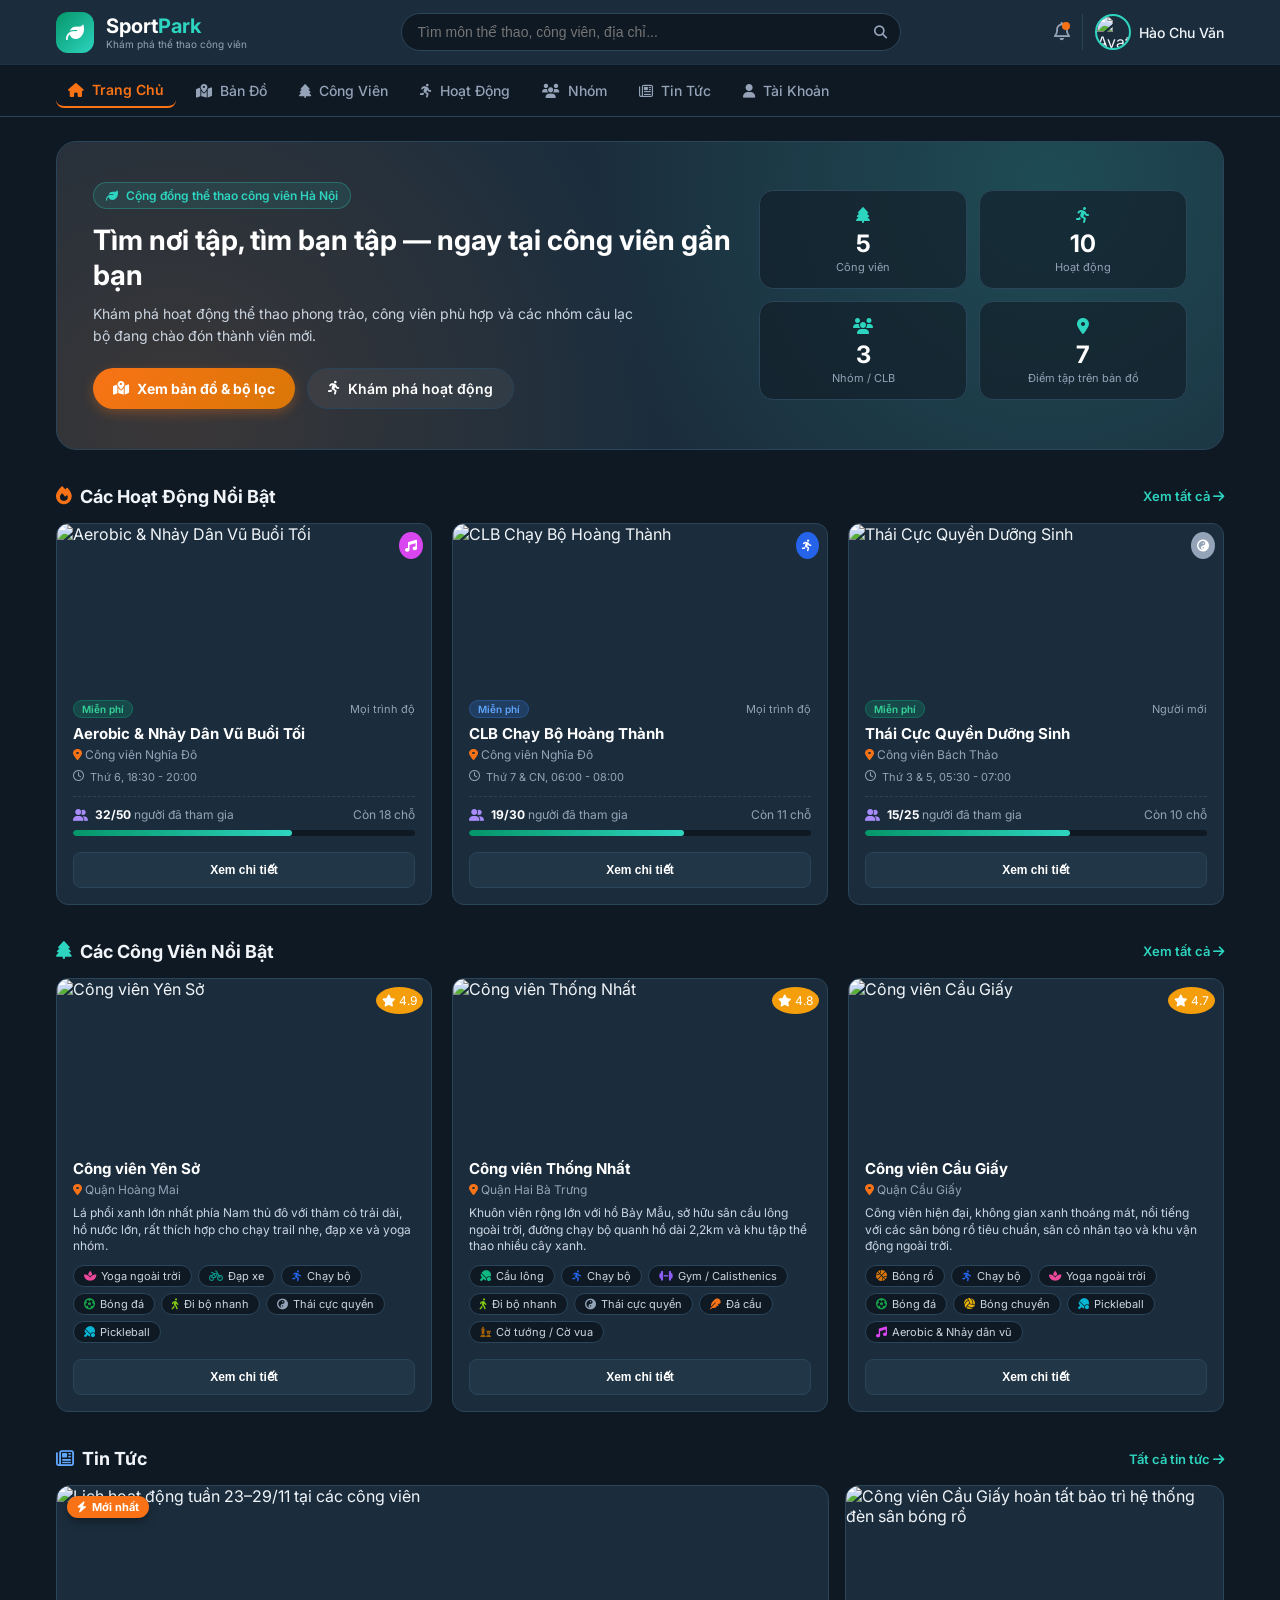
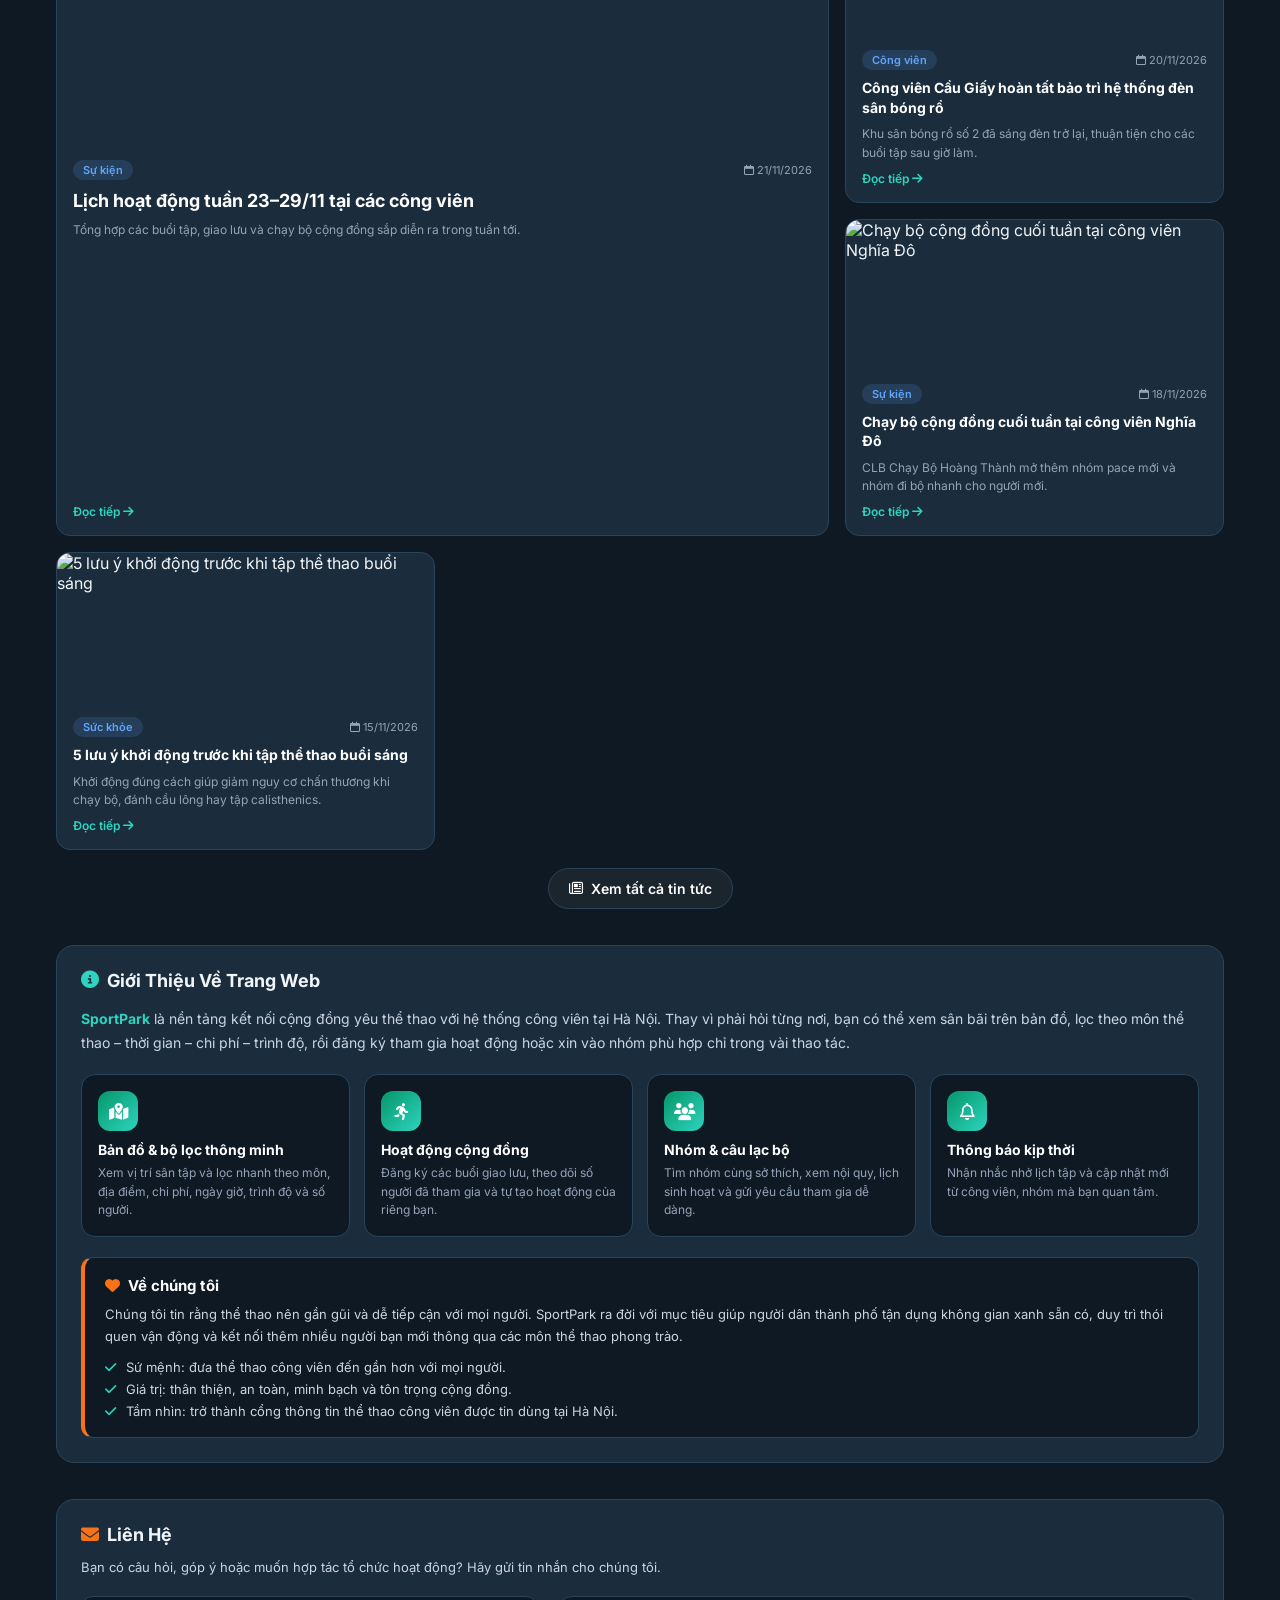
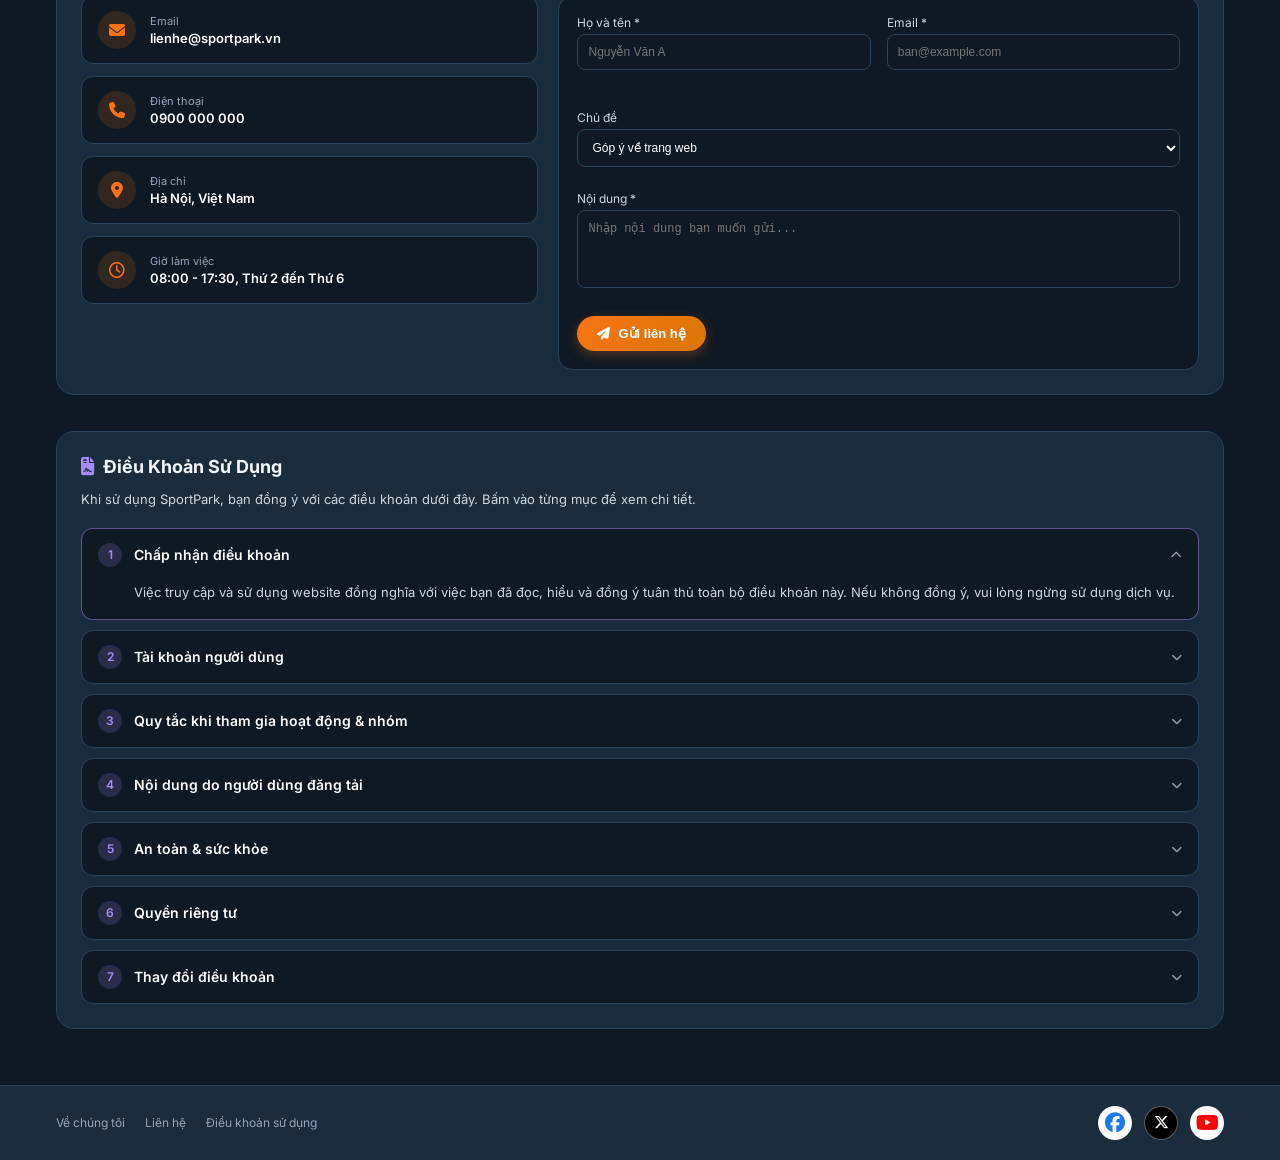
==== commit 2be92f2f: "add file news.html, thêm nút trỏ tới trang tin tức trong phần tin tức của trang chủ, bổ sung thêm và" ====
--- a/src/index.html
+++ b/src/index.html
@@ -55,8 +55,12 @@
         <section class="home-section" id="news">
             <div class="section-header-row">
                 <h2 class="section-title"><i class="fa-regular fa-newspaper" style="color:#60a5fa;"></i> Tin Tức</h2>
+                <a href="news.html" class="section-link">Tất cả tin tức <i class="fa-solid fa-arrow-right"></i></a>
             </div>
             <div class="news-grid" id="newsGrid"></div>
+            <div class="news-more-wrap">
+                <a href="news.html" class="btn-hero-outline"><i class="fa-regular fa-newspaper"></i> Xem tất cả tin tức</a>
+            </div>
         </section>
 
         <!-- ===== 4. Giới thiệu về trang web + Về chúng tôi ===== -->
--- a/src/css/main.css
+++ b/src/css/main.css
@@ -1036,7 +1036,7 @@
 
 .social-facebook { color: #1877f2; }      /* Logo Facebook màu xanh */
 .social-youtube  { color: #ff0000; }      /* Logo YouTube đỏ trên nền trắng */
-.social-x        { color: #000000; font-size: 16px; }
+.social-x        { font-size: 15px; }      /* X (Twitter) màu đen: xem mục [13] */
 
 /* === [08] MODAL POPUP, LỊCH MINI, TOAST VÀ TRANG ĐĂNG NHẬP === */
 .modal-overlay {
@@ -2763,3 +2763,106 @@
         height: 100dvh;
     }
 }
+
+
+/* ==========================================================================
+   [13] BỘ LỌC HOẠT ĐỘNG MỞ RỘNG, TRANG TIN TỨC, NÚT X MÀU ĐEN
+   ========================================================================== */
+
+/* Bộ lọc hoạt động: 4 cột trên màn hình rộng (chỉ áp dụng cho trang Hoạt động) */
+@media (min-width: 1024px) {
+    .activity-filter-panel.activity-filter-panel-wide {
+        grid-template-columns: repeat(4, 1fr);
+        align-items: start;
+    }
+}
+
+.activity-filter-panel-wide .btn-reset-activity {
+    grid-column: 1 / -1;
+    justify-self: end;
+}
+
+/* Ô ngày + lịch mini: lịch bật ra dạng popup, không làm giãn bảng lọc */
+.filter-date-group {
+    position: relative;
+}
+
+.filter-date-group .mini-cal {
+    position: absolute;
+    top: 100%;
+    left: 0;
+    z-index: 60;
+    width: 270px;
+    max-width: 90vw;
+    box-shadow: 0 12px 28px rgba(0, 0, 0, 0.5);
+}
+
+.activity-filter-panel .form-grid-compact .form-control {
+    min-width: 0;
+}
+
+/* Nút X (Twitter) màu đen: nền đen, chữ X trắng viền sáng để nổi trên chân trang tối */
+.social-x {
+    background: #000000;
+    color: #ffffff;
+    border: 1px solid rgba(255, 255, 255, 0.35);
+    font-size: 15px;
+}
+
+/* ----- Trang Tin tức ----- */
+.news-category-bar {
+    display: flex;
+    flex-wrap: wrap;
+    gap: 8px;
+    margin-bottom: 20px;
+}
+
+.news-chip {
+    background: var(--bg-card);
+    color: var(--text-muted);
+    border: 1px solid var(--border-color);
+    border-radius: 9999px;
+    padding: 7px 14px;
+    font-size: 12px;
+    font-weight: 600;
+    cursor: pointer;
+    transition: all 0.2s;
+}
+
+.news-chip:hover {
+    color: white;
+    border-color: var(--accent-teal);
+}
+
+.news-chip.active {
+    background: var(--accent-orange);
+    border-color: var(--accent-orange);
+    color: white;
+}
+
+.news-img-box {
+    position: relative;
+}
+
+.news-new-badge {
+    position: absolute;
+    top: 10px;
+    left: 10px;
+    background: var(--accent-orange);
+    color: white;
+    font-size: 11px;
+    font-weight: 700;
+    padding: 4px 10px;
+    border-radius: 9999px;
+    display: inline-flex;
+    align-items: center;
+    gap: 5px;
+    box-shadow: 0 4px 10px rgba(0, 0, 0, 0.35);
+}
+
+/* Nút "Xem tất cả tin tức" dưới danh sách tin ở Trang chủ */
+.news-more-wrap {
+    display: flex;
+    justify-content: center;
+    margin-top: 18px;
+}
